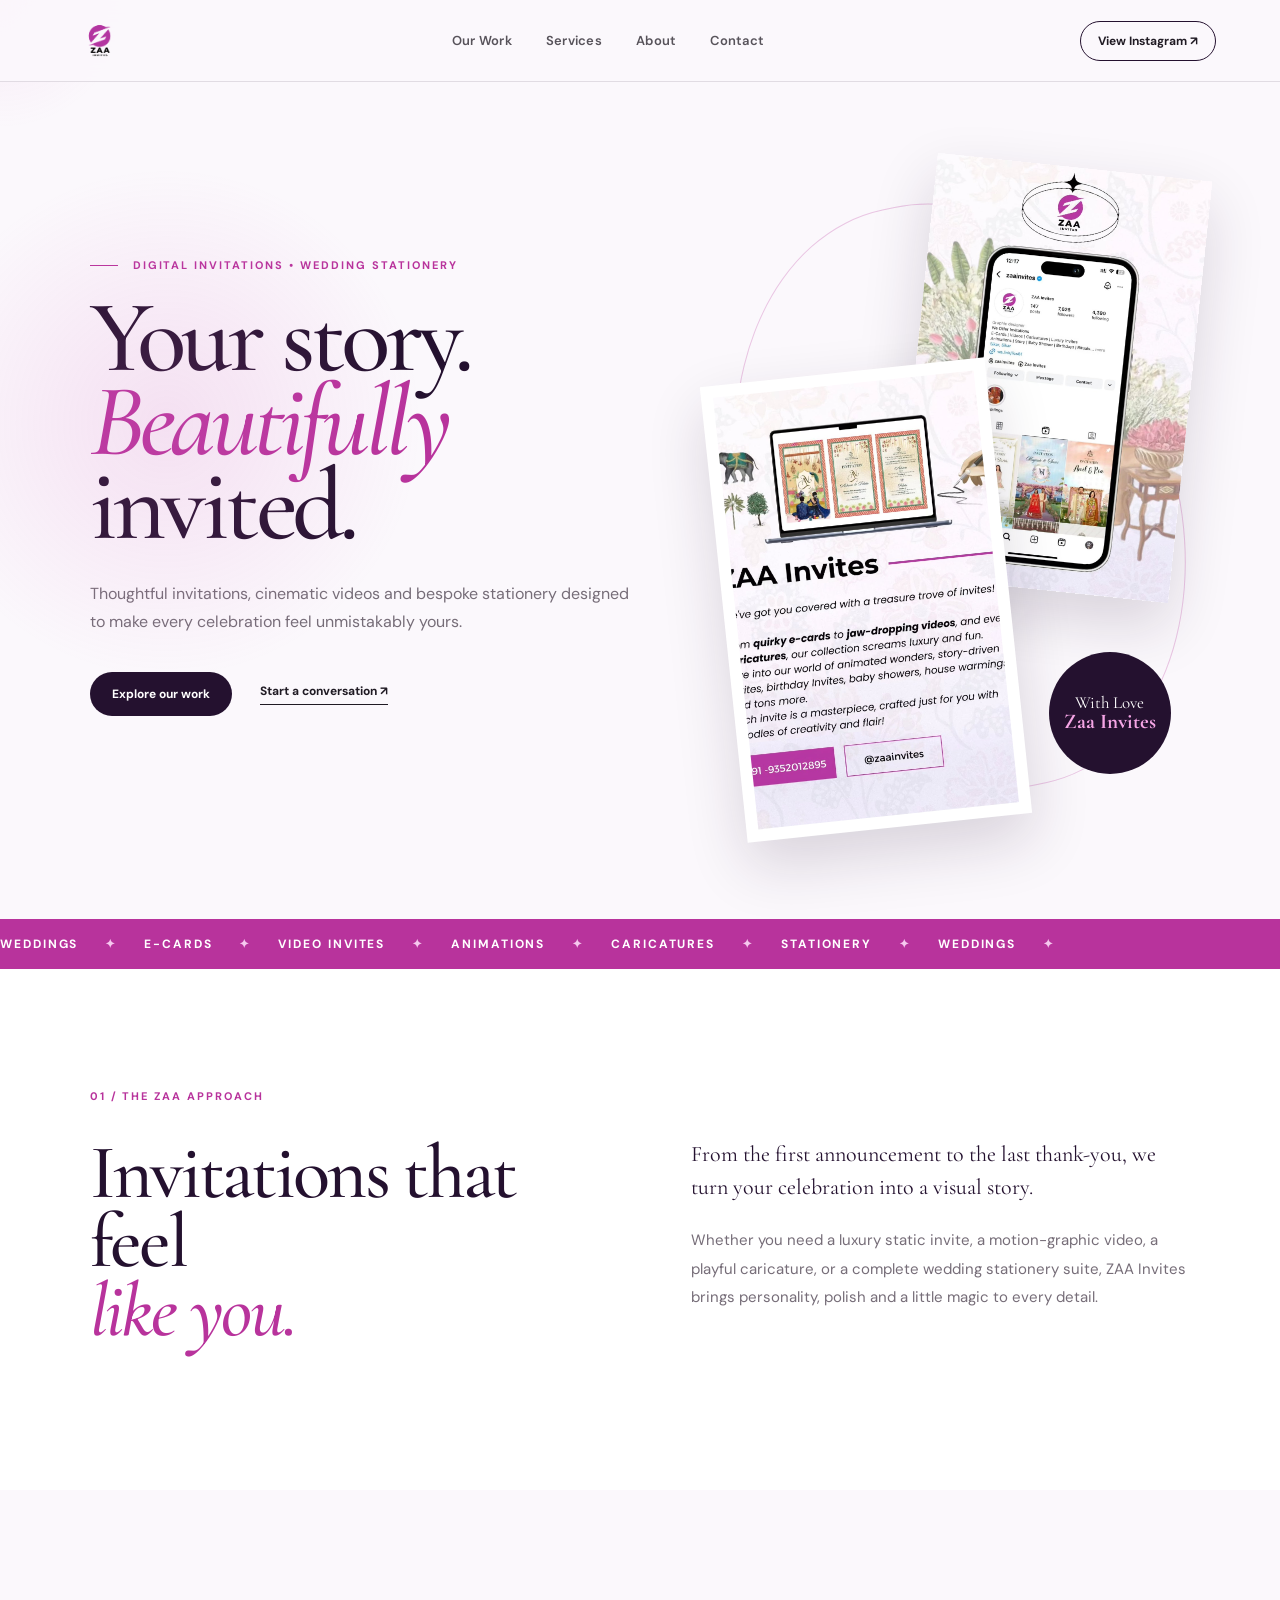
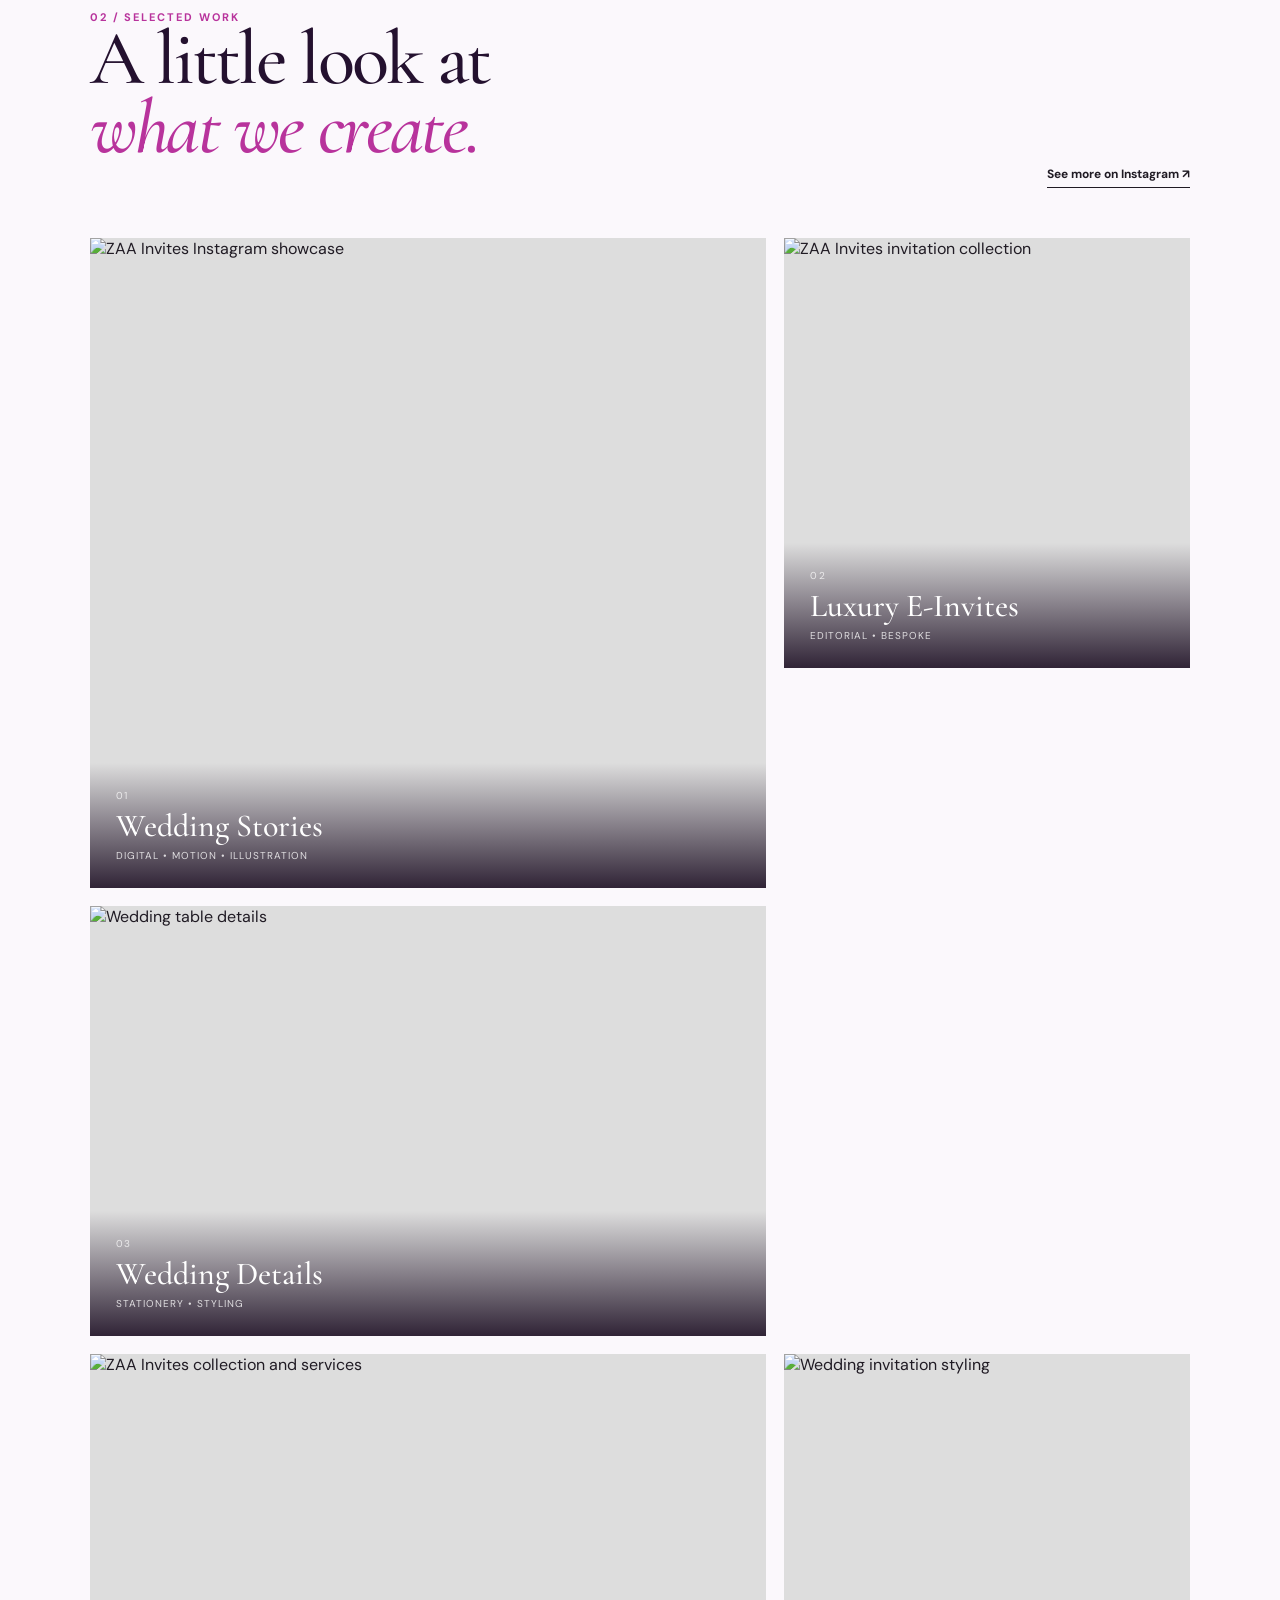
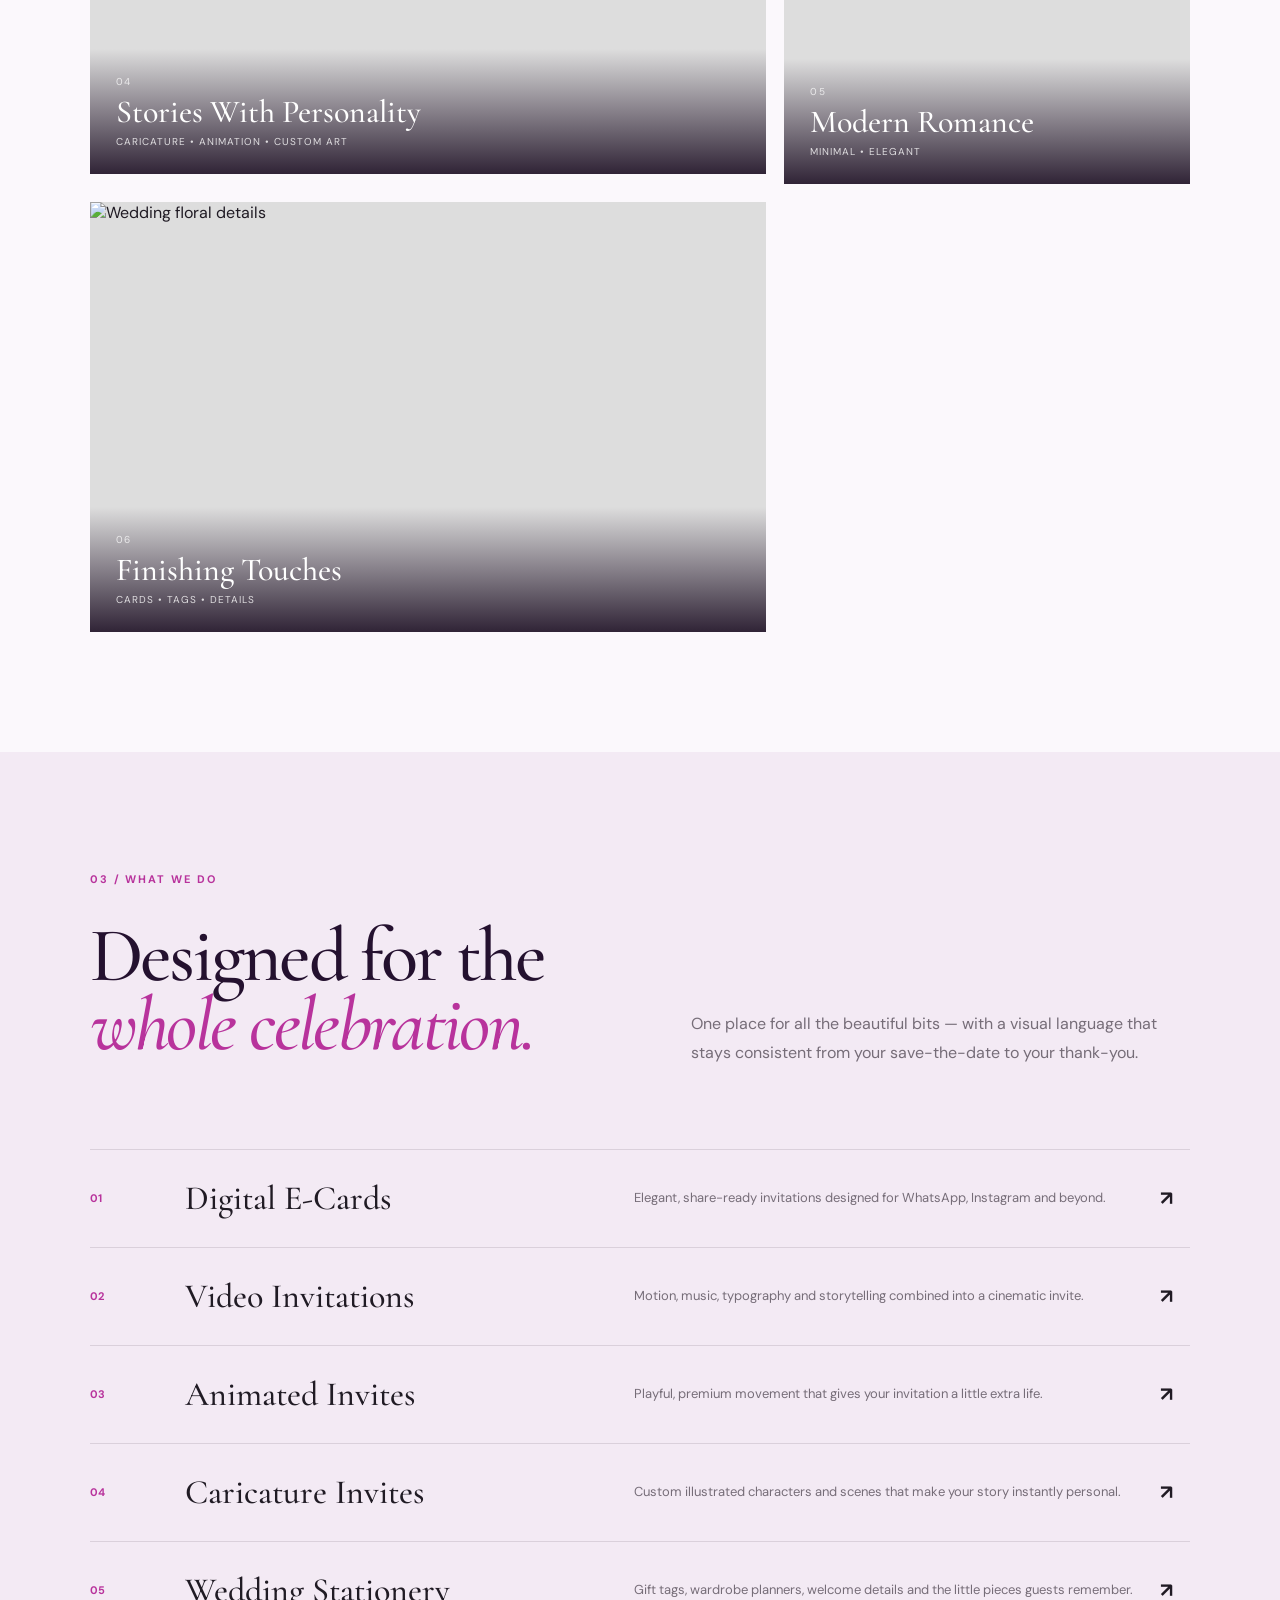
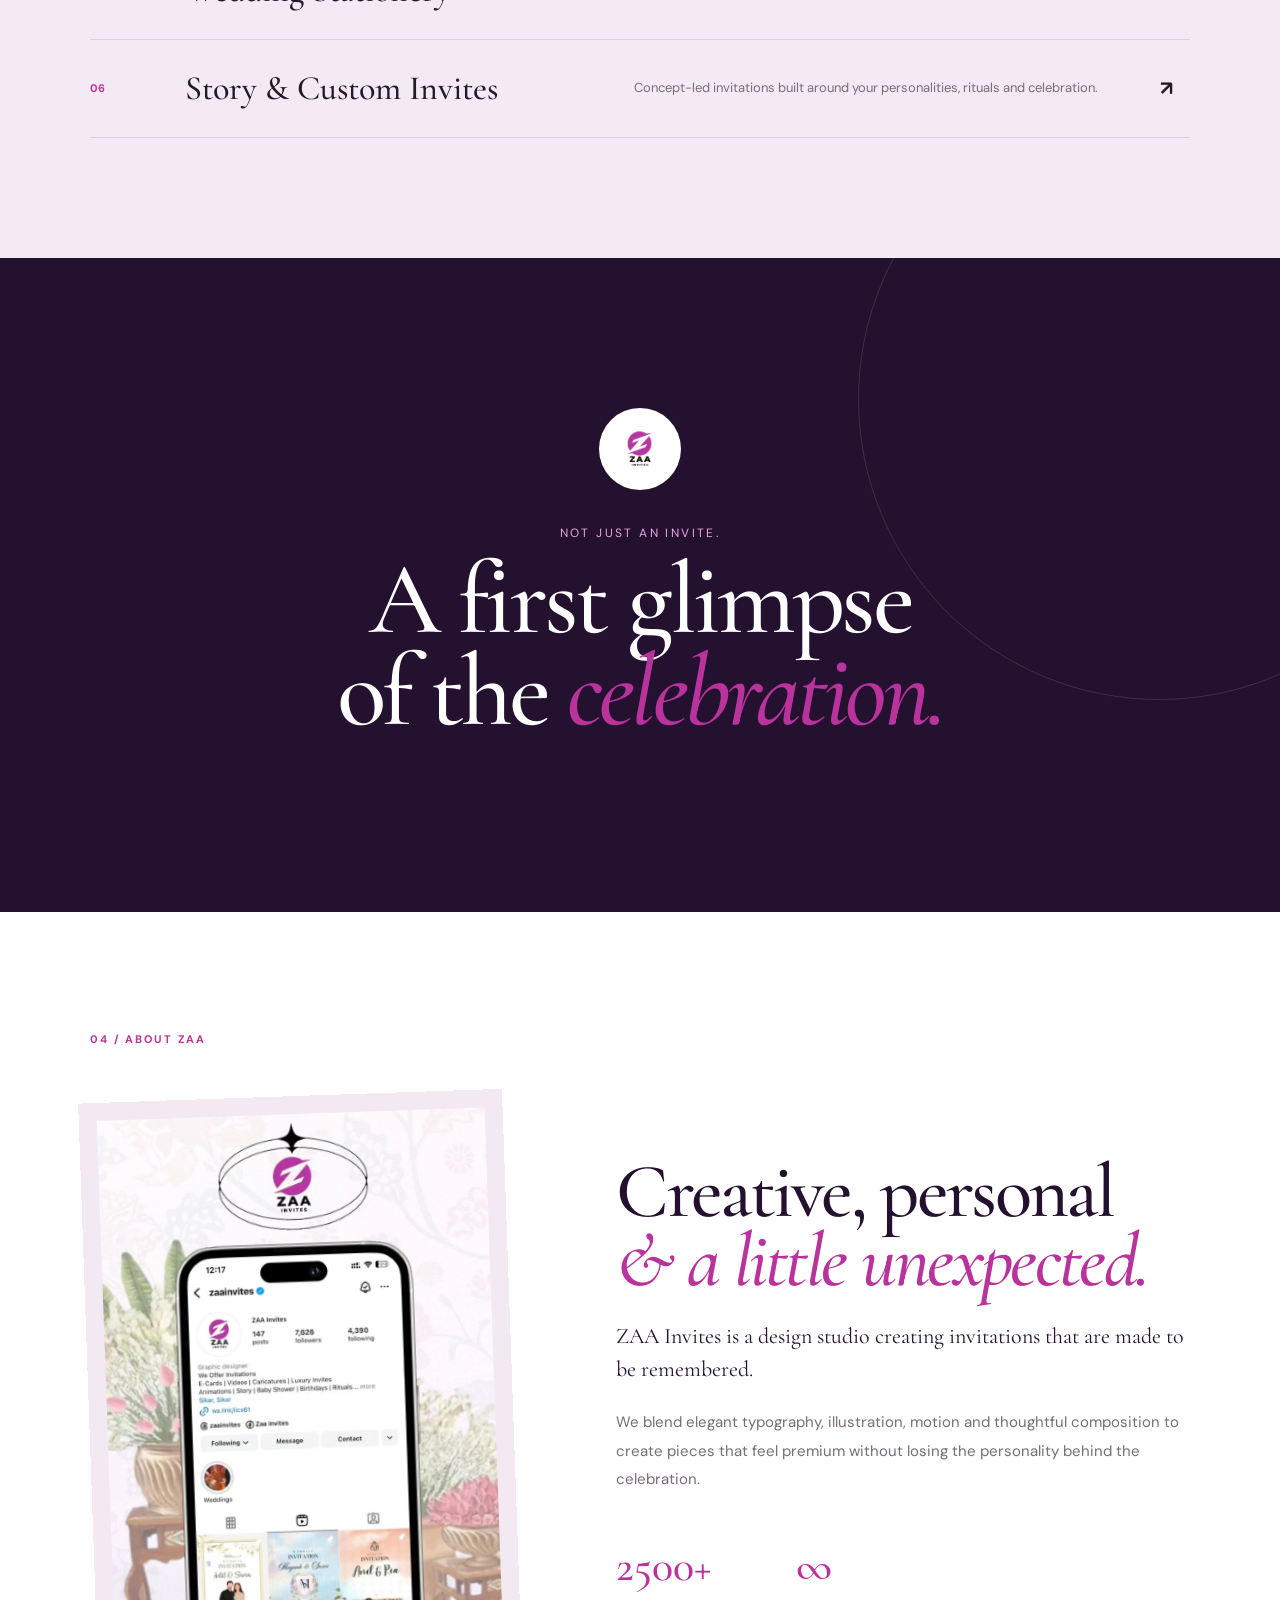
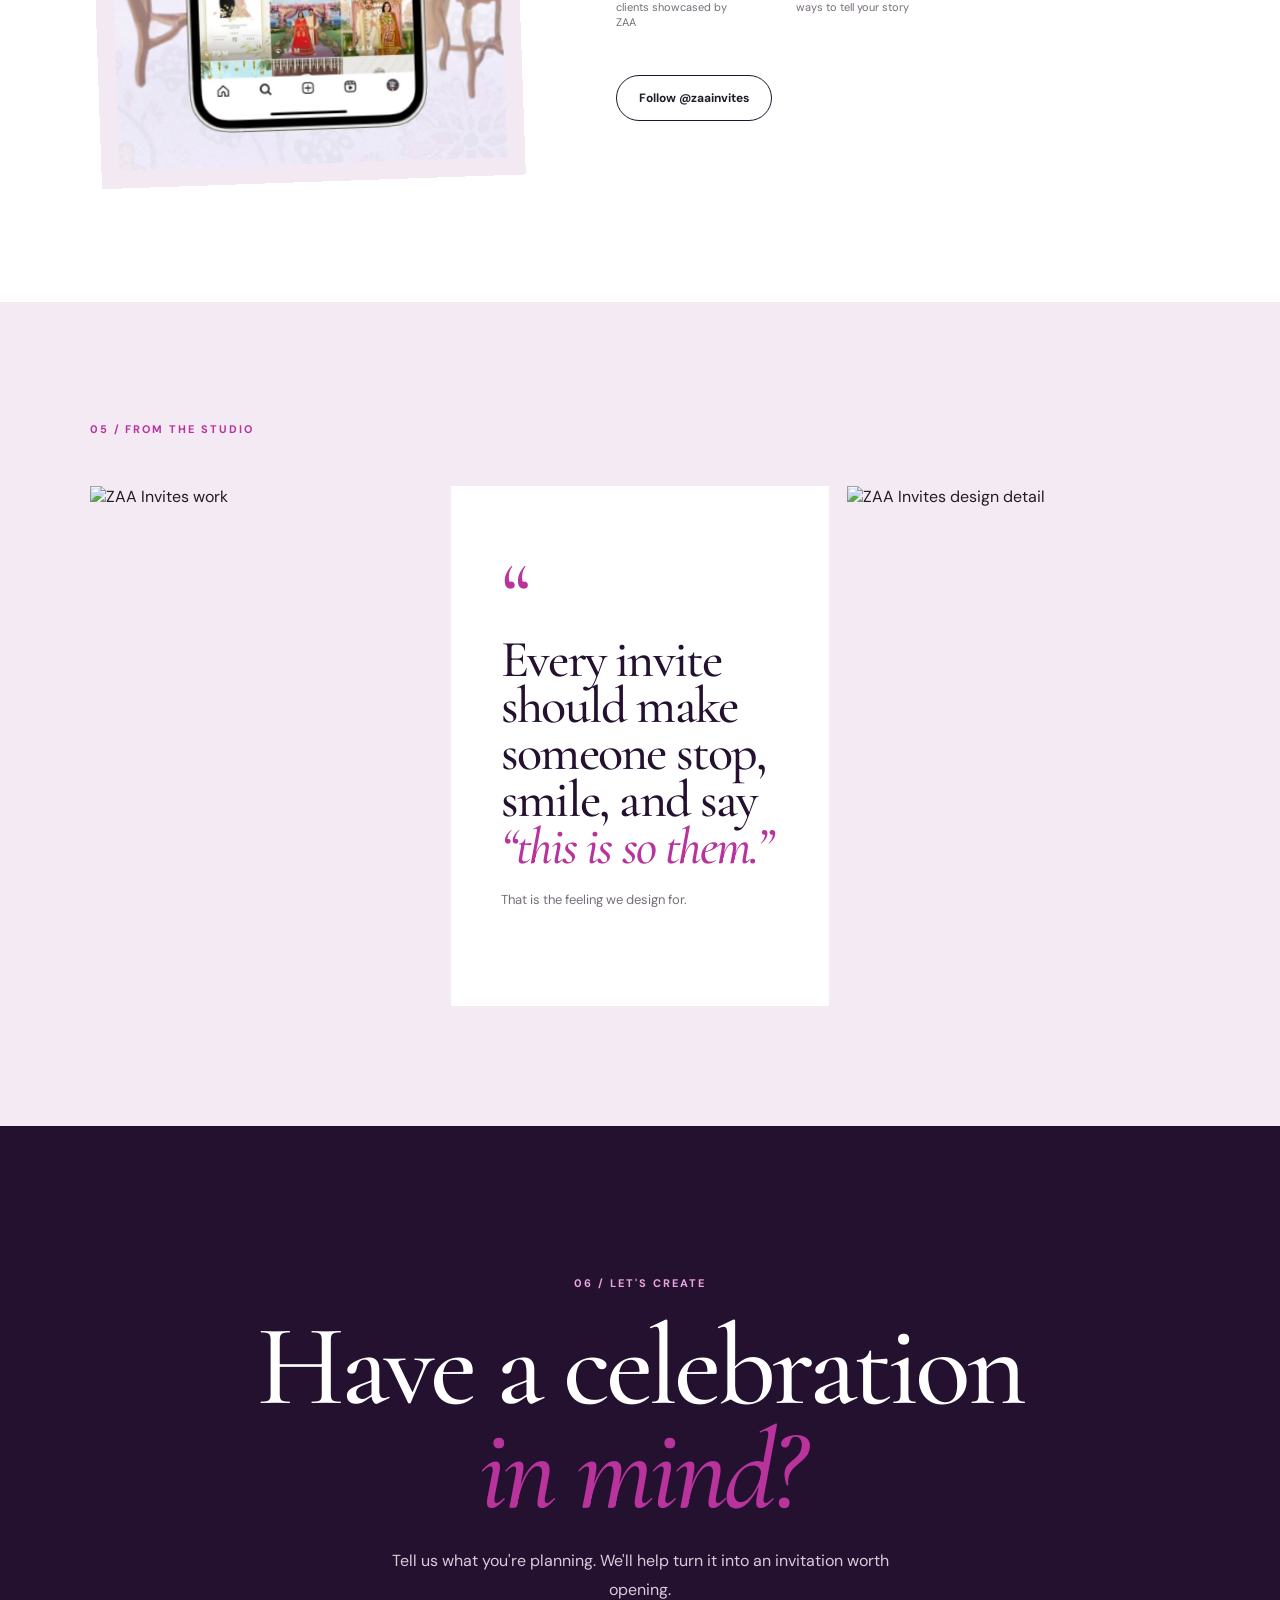
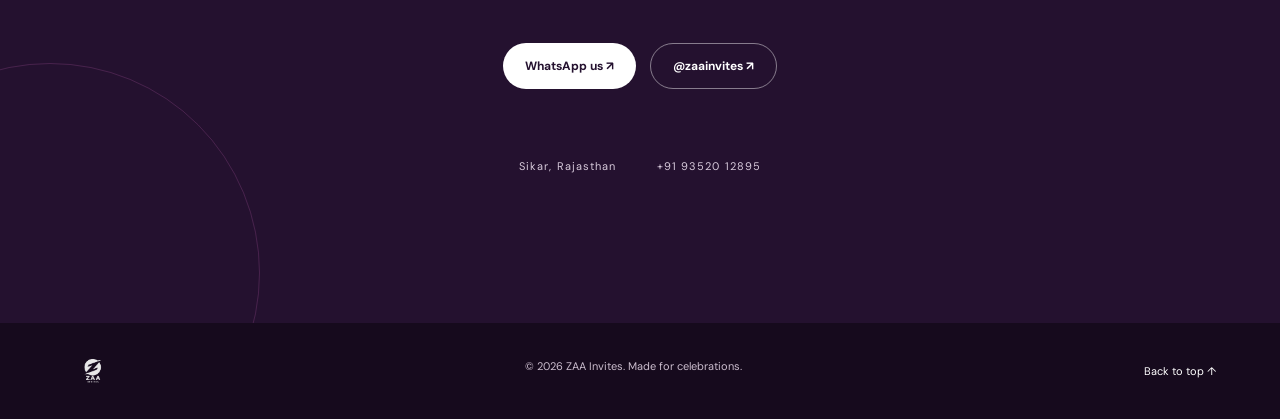
==== index.html @ a87a7f3a "Update index.html" ====
<!DOCTYPE html>
<html lang="en">
<head>
  <meta charset="UTF-8">
  <meta name="viewport" content="width=device-width, initial-scale=1.0">
  <meta name="description" content="ZAA Invites — luxury digital invitations, wedding stationery, animated invites, caricatures and bespoke celebration designs.">
  <title>ZAA Invites — Your Story, Beautifully Invited</title>
  <link rel="preconnect" href="https://fonts.googleapis.com">
  <link rel="preconnect" href="https://fonts.gstatic.com" crossorigin>
  <link href="https://fonts.googleapis.com/css2?family=Cormorant+Garamond:wght@400;500;600;700&family=DM+Sans:wght@400;500;600;700&family=Playfair+Display:wght@500;600;700&display=swap" rel="stylesheet">
  <link rel="stylesheet" href="style.css">
</head>
<body>
  <div class="cursor-glow"></div>

  <header class="site-header" id="top">
    <a class="brand" href="#top" aria-label="ZAA Invites home">
      <img src="logo.png" alt="ZAA Invites logo">
    </a>
    <nav>
      <a href="#work">Our Work</a>
      <a href="#services">Services</a>
      <a href="#about">About</a>
      <a href="#contact">Contact</a>
    </nav>
    <a class="nav-cta" href="https://www.instagram.com/zaainvites/" target="_blank" rel="noopener">View Instagram ↗</a>
  </header>

  <main>
    <section class="hero">
      <div class="hero-copy reveal">
        <p class="eyebrow"><span></span> DIGITAL INVITATIONS • WEDDING STATIONERY</p>
        <h1>Your story.<br><em>Beautifully</em> invited.</h1>
        <p class="hero-text">Thoughtful invitations, cinematic videos and bespoke stationery designed to make every celebration feel unmistakably yours.</p>
        <div class="hero-actions">
          <a class="button button-dark" href="#work">Explore our work</a>
          <a class="text-link" href="https://wa.me/919352012895" target="_blank" rel="noopener">Start a conversation ↗</a>
        </div>
      </div>

      <div class="hero-art reveal">
        <div class="halo"></div>
        <div class="hero-frame frame-back">
           <img src="z2.jpg" alt="ZAA Invites">
        </div>
        <div class="hero-frame frame-front">
          <img src="z1.jpg" alt="ZAA Invites portfolio artwork">
        </div>
        <div class="floating-note">With Love<br><strong>Zaa Invites</strong></div>
      </div>
    </section>

    <section class="marquee" aria-label="ZAA Invites services">
      <div>WEDDINGS <b>✦</b> E-CARDS <b>✦</b> VIDEO INVITES <b>✦</b> ANIMATIONS <b>✦</b> CARICATURES <b>✦</b> STATIONERY <b>✦</b> WEDDINGS <b>✦</b></div>
    </section>

    <section class="intro section-pad">
      <div class="section-kicker">01 / THE ZAA APPROACH</div>
      <div class="intro-grid">
        <h2>Invitations that feel<br><em>like you.</em></h2>
        <div>
          <p class="lead">From the first announcement to the last thank-you, we turn your celebration into a visual story.</p>
          <p>Whether you need a luxury static invite, a motion-graphic video, a playful caricature, or a complete wedding stationery suite, ZAA Invites brings personality, polish and a little magic to every detail.</p>
        </div>
      </div>
    </section>

    <section class="work section-pad" id="work">
      <div class="section-head">
        <div>
          <div class="section-kicker">02 / SELECTED WORK</div>
          <h2>A little look at<br><em>what we create.</em></h2>
        </div>
        <a class="text-link" href="https://www.instagram.com/zaainvites/" target="_blank" rel="noopener">See more on Instagram ↗</a>
      </div>

      <div class="portfolio-grid">
        <article class="project project-large reveal">
          <img src="assets/portfolio-1.jpg" alt="ZAA Invites Instagram showcase">
          <div class="project-overlay"><span>01</span><strong>Wedding Stories</strong><small>Digital • Motion • Illustration</small></div>
        </article>

        <article class="project project-small reveal">
          <img src="assets/portfolio-3.jpg" alt="ZAA Invites invitation collection">
          <div class="project-overlay"><span>02</span><strong>Luxury E-Invites</strong><small>Editorial • Bespoke</small></div>
        </article>

        <article class="project project-small reveal">
          <img src="https://images.unsplash.com/photo-1520854221256-17451cc331bf?auto=format&fit=crop&w=1000&q=85" alt="Wedding table details" loading="lazy">
          <div class="project-overlay"><span>03</span><strong>Wedding Details</strong><small>Stationery • Styling</small></div>
        </article>

        <article class="project project-wide reveal">
          <img src="assets/portfolio-2.jpg" alt="ZAA Invites collection and services">
          <div class="project-overlay"><span>04</span><strong>Stories With Personality</strong><small>Caricature • Animation • Custom Art</small></div>
        </article>

        <article class="project project-small reveal">
          <img src="https://images.unsplash.com/photo-1460978812857-470ed1c77af0?auto=format&fit=crop&w=1000&q=85" alt="Wedding invitation styling" loading="lazy">
          <div class="project-overlay"><span>05</span><strong>Modern Romance</strong><small>Minimal • Elegant</small></div>
        </article>

        <article class="project project-small reveal">
          <img src="https://images.unsplash.com/photo-1606800052052-a08af7148866?auto=format&fit=crop&w=1000&q=85" alt="Wedding floral details" loading="lazy">
          <div class="project-overlay"><span>06</span><strong>Finishing Touches</strong><small>Cards • Tags • Details</small></div>
        </article>
      </div>
    </section>

    <section class="services section-pad" id="services">
      <div class="section-kicker">03 / WHAT WE DO</div>
      <div class="services-intro">
        <h2>Designed for the<br><em>whole celebration.</em></h2>
        <p>One place for all the beautiful bits — with a visual language that stays consistent from your save-the-date to your thank-you.</p>
      </div>
      <div class="service-list">
        <div class="service"><span>01</span><h3>Digital E-Cards</h3><p>Elegant, share-ready invitations designed for WhatsApp, Instagram and beyond.</p><b>↗</b></div>
        <div class="service"><span>02</span><h3>Video Invitations</h3><p>Motion, music, typography and storytelling combined into a cinematic invite.</p><b>↗</b></div>
        <div class="service"><span>03</span><h3>Animated Invites</h3><p>Playful, premium movement that gives your invitation a little extra life.</p><b>↗</b></div>
        <div class="service"><span>04</span><h3>Caricature Invites</h3><p>Custom illustrated characters and scenes that make your story instantly personal.</p><b>↗</b></div>
        <div class="service"><span>05</span><h3>Wedding Stationery</h3><p>Gift tags, wardrobe planners, welcome details and the little pieces guests remember.</p><b>↗</b></div>
        <div class="service"><span>06</span><h3>Story & Custom Invites</h3><p>Concept-led invitations built around your personalities, rituals and celebration.</p><b>↗</b></div>
      </div>
    </section>

    <section class="statement">
      <div class="statement-inner">
        <div class="mini-logo"><img src="logo.png" alt="ZAA Invites"></div>
        <p>Not just an invite.</p>
        <h2>A first glimpse<br>of the <em>celebration.</em></h2>
      </div>
    </section>

    <section class="about section-pad" id="about">
      <div class="section-kicker">04 / ABOUT ZAA</div>
      <div class="about-grid">
        <div class="about-photo">
          <img src="z2.jpg" alt="ZAA Invites Instagram profile">
        </div>
        <div class="about-copy">
          <h2>Creative, personal<br><em>& a little unexpected.</em></h2>
          <p class="lead">ZAA Invites is a design studio creating invitations that are made to be remembered.</p>
          <p>We blend elegant typography, illustration, motion and thoughtful composition to create pieces that feel premium without losing the personality behind the celebration.</p>
          <div class="stats">
            <div><strong>2500+</strong><span>clients showcased by ZAA</span></div>
            <div><strong>∞</strong><span>ways to tell your story</span></div>
          </div>
          <a class="button button-outline" href="https://www.instagram.com/zaainvites/" target="_blank" rel="noopener">Follow @zaainvites</a>
        </div>
      </div>
    </section>

    <section class="social-proof section-pad">
      <div class="section-kicker">05 / FROM THE STUDIO</div>
      <div class="social-grid">
        <img src="assets/portfolio-1.jpg" alt="ZAA Invites work">
        <div class="social-copy">
          <span class="quote-mark">“</span>
          <h2>Every invite should make someone stop, smile, and say <em>“this is so them.”</em></h2>
          <p>That is the feeling we design for.</p>
        </div>
        <img src="assets/portfolio-3.jpg" alt="ZAA Invites design detail">
      </div>
    </section>

    <section class="contact" id="contact">
      <div class="contact-orb"></div>
      <div class="section-kicker">06 / LET'S CREATE</div>
      <h2>Have a celebration<br><em>in mind?</em></h2>
      <p>Tell us what you're planning. We'll help turn it into an invitation worth opening.</p>
      <div class="contact-actions">
        <a class="button button-light" href="https://wa.me/919352012895" target="_blank" rel="noopener">WhatsApp us ↗</a>
        <a class="button button-ghost-light" href="https://www.instagram.com/zaainvites/" target="_blank" rel="noopener">@zaainvites ↗</a>
      </div>
      <div class="contact-meta">
        <span>Sikar, Rajasthan</span>
        <span>+91 93520 12895</span>
      </div>
    </section>
  </main>

  <footer>
    <div class="footer-brand"><img src="logo.png" alt="ZAA Invites logo"></div>
    <p>© 2026 ZAA Invites. Made for celebrations.</p>
    <a href="#top">Back to top ↑</a>
  </footer>

  <script src="script.js"></script>
</body>
</html>
---- style.css ----
*{box-sizing:border-box}
:root{
  --purple:#24112f;
  --purple-2:#351341;
  --pink:#b8339c;
  --pink-2:#d86bc1;
  --ink:#201b24;
  --muted:#766d78;
  --cream:#fbf8fc;
  --line:rgba(36,17,47,.12);
  --white:#fff;
}
html{scroll-behavior:smooth}
body{margin:0;background:var(--cream);color:var(--ink);font-family:"DM Sans",sans-serif;overflow-x:hidden}
a{color:inherit;text-decoration:none}
img{display:block;max-width:100%}
.site-header{height:82px;padding:12px 5vw;display:flex;align-items:center;justify-content:space-between;position:sticky;top:0;z-index:50;background:rgba(251,248,252,.9);backdrop-filter:blur(18px);border-bottom:1px solid var(--line)}
.brand img{width:72px;height:58px;object-fit:contain;mix-blend-mode:multiply}
.site-header nav{display:flex;gap:34px;font-size:13px;font-weight:600;letter-spacing:.02em}
.site-header nav a{opacity:.75;transition:.25s}
.site-header nav a:hover{color:var(--pink);opacity:1}
.nav-cta{font-size:12px;font-weight:700;border:1px solid var(--purple);padding:11px 17px;border-radius:999px}
.hero{min-height:calc(100vh - 82px);padding:7vh 7vw 10vh;display:grid;grid-template-columns:1.05fr .95fr;align-items:center;gap:5vw;position:relative}
.hero:before{content:"";position:absolute;left:-8vw;top:8vh;width:42vw;height:42vw;border-radius:50%;background:radial-gradient(circle,rgba(216,107,193,.17),transparent 67%);pointer-events:none}
.eyebrow,.section-kicker{font-size:11px;letter-spacing:.18em;font-weight:700;color:var(--pink)}
.eyebrow span{display:inline-block;width:28px;height:1px;background:var(--pink);vertical-align:middle;margin-right:10px}
h1,h2,h3,p{margin-top:0}
h1{font-family:"Cormorant Garamond",serif;font-size:clamp(64px,8vw,126px);line-height:.82;letter-spacing:-.045em;font-weight:500;margin:24px 0 32px;color:var(--purple)}
h1 em,h2 em{font-style:italic;color:var(--pink)}
.hero-text{max-width:560px;color:var(--muted);font-size:16px;line-height:1.8}
.hero-actions{display:flex;align-items:center;gap:28px;margin-top:35px}
.button{display:inline-flex;align-items:center;justify-content:center;border-radius:999px;padding:14px 22px;font-size:12px;font-weight:700;transition:.3s;cursor:pointer}
.button-dark{background:var(--purple);color:#fff}
.button-dark:hover{transform:translateY(-3px);box-shadow:0 14px 30px rgba(36,17,47,.18)}
.button-outline{border:1px solid var(--purple)}
.button-outline:hover{background:var(--purple);color:#fff}
.text-link{font-size:12px;font-weight:700;border-bottom:1px solid currentColor;padding-bottom:5px}
.hero-art{height:min(690px,76vh);position:relative;min-height:530px}
.halo{position:absolute;inset:8% 3% 5% 9%;border:1px solid rgba(184,51,156,.25);border-radius:48% 52% 45% 55%;transform:rotate(-12deg)}
.hero-frame{position:absolute;overflow:hidden;box-shadow:0 25px 60px rgba(36,17,47,.16)}
.hero-frame img{width:100%;height:100%;object-fit:cover}
.frame-back{width:56%;height:62%;right:0;top:3%;transform:rotate(6deg)}
.frame-front{width:58%;height:67%;left:5%;bottom:0;transform:rotate(-6deg);background:#fff;padding:12px}
.frame-front img{height:100%}
.frame-label{position:absolute;left:20px;bottom:20px;background:#fff;color:var(--purple);font-size:10px;line-height:1.2;letter-spacing:.13em;font-weight:800;padding:10px 12px}
.floating-note{position:absolute;right:4%;bottom:8%;background:var(--purple);color:#fff;border-radius:50%;width:122px;height:122px;display:flex;flex-direction:column;align-items:center;justify-content:center;text-align:center;font-family:"Cormorant Garamond",serif;font-size:17px;line-height:1}
.floating-note strong{font-size:21px;color:#f5a5e5}
.marquee{overflow:hidden;background:var(--pink);color:#fff;white-space:nowrap;padding:17px 0;font-size:12px;letter-spacing:.16em;font-weight:700}
.marquee div{animation:scroll 22s linear infinite}
.marquee b{padding:0 22px;color:#f6c8ef}
@keyframes scroll{to{transform:translateX(-25%)}}
.section-pad{padding:120px 7vw}
.intro{background:#fff}
.intro-grid{display:grid;grid-template-columns:1fr 1fr;gap:8vw;margin-top:35px}
h2{font-family:"Cormorant Garamond",serif;font-size:clamp(50px,6vw,86px);line-height:.9;letter-spacing:-.035em;font-weight:500;color:var(--purple);margin-bottom:25px}
.intro p,.about p{font-size:15px;line-height:1.9;color:var(--muted);max-width:590px}
.lead{font-size:22px!important;line-height:1.5!important;color:var(--purple)!important;font-family:"Cormorant Garamond",serif}
.section-head{display:flex;justify-content:space-between;align-items:flex-end;margin-bottom:50px}
.portfolio-grid{display:grid;grid-template-columns:1.25fr .75fr;gap:18px}
.project{position:relative;overflow:hidden;background:#ddd;min-height:330px}
.project img{width:100%;height:100%;object-fit:cover;transition:transform .7s}
.project:hover img{transform:scale(1.04)}
.project-large{height:650px}
.project-small{height:430px}
.project-wide{grid-column:1/2;height:420px}
.project-overlay{position:absolute;left:0;right:0;bottom:0;padding:26px;color:#fff;background:linear-gradient(transparent,rgba(24,10,31,.88));display:flex;flex-direction:column;gap:4px}
.project-overlay span{font-size:10px;letter-spacing:.15em;opacity:.75}
.project-overlay strong{font-family:"Cormorant Garamond",serif;font-size:32px;font-weight:500}
.project-overlay small{font-size:10px;letter-spacing:.1em;opacity:.8;text-transform:uppercase}
.services{background:#f3eaf4}
.services-intro{display:grid;grid-template-columns:1fr 1fr;gap:8vw;margin:35px 0 65px}
.services-intro p{align-self:end;max-width:500px;color:var(--muted);line-height:1.8}
.service-list{border-top:1px solid var(--line)}
.service{display:grid;grid-template-columns:70px 1.1fr 1.3fr 30px;gap:25px;align-items:center;padding:28px 0;border-bottom:1px solid var(--line);transition:.3s}
.service:hover{padding-left:14px;color:var(--pink)}
.service span{font-size:11px;color:var(--pink);font-weight:700}
.service h3{font-family:"Cormorant Garamond",serif;font-size:34px;font-weight:500;margin:0}
.service p{font-size:13px;color:var(--muted);line-height:1.6;margin:0}
.service b{font-size:20px}
.statement{background:var(--purple);color:#fff;padding:150px 7vw;position:relative;overflow:hidden}
.statement:after{content:"";position:absolute;width:600px;height:600px;border:1px solid rgba(255,255,255,.12);border-radius:50%;right:-180px;top:-160px}
.statement-inner{position:relative;z-index:1;max-width:900px;margin:auto;text-align:center}
.mini-logo{width:82px;height:82px;border-radius:50%;background:#fff;padding:9px;margin:0 auto 35px}
.mini-logo img{width:100%;height:100%;object-fit:contain;mix-blend-mode:multiply}
.statement p{font-size:12px;letter-spacing:.2em;text-transform:uppercase;color:#e9a6dc}
.statement h2{color:#fff;font-size:clamp(60px,8vw,110px)}
.about{background:#fff}
.about-grid{display:grid;grid-template-columns:.85fr 1.15fr;gap:8vw;align-items:center;margin-top:50px}
.about-photo{background:#f2e9f3;padding:18px;transform:rotate(-2deg)}
.about-photo img{width:100%;height:650px;object-fit:cover;object-position:center top}
.about-copy .stats{display:flex;gap:60px;margin:45px 0}
.stats div{display:flex;flex-direction:column;gap:7px}
.stats strong{font-family:"Cormorant Garamond",serif;font-size:44px;color:var(--pink);font-weight:500}
.stats span{font-size:11px;color:var(--muted);max-width:120px;line-height:1.4}
.social-proof{background:#f3eaf4}
.social-grid{display:grid;grid-template-columns:1fr 1.1fr 1fr;gap:18px;align-items:stretch;margin-top:50px}
.social-grid>img{height:520px;width:100%;object-fit:cover}
.social-copy{background:#fff;padding:50px;display:flex;flex-direction:column;justify-content:center}
.quote-mark{font-family:"Cormorant Garamond",serif;font-size:90px;line-height:.5;color:var(--pink)}
.social-copy h2{font-size:52px;margin:20px 0}
.social-copy p{font-size:13px;color:var(--muted)}
.contact{background:var(--purple);color:#fff;text-align:center;padding:150px 7vw;position:relative;overflow:hidden}
.contact .section-kicker{color:#e9a6dc}
.contact h2{color:#fff;font-size:clamp(65px,9vw,120px);margin:25px 0}
.contact p{max-width:520px;margin:0 auto;color:#d8cbdc;line-height:1.8}
.contact-actions{display:flex;justify-content:center;gap:14px;margin-top:38px}
.button-light{background:#fff;color:var(--purple)}
.button-ghost-light{border:1px solid rgba(255,255,255,.45);color:#fff}
.contact-meta{display:flex;justify-content:center;gap:40px;margin-top:70px;font-size:11px;letter-spacing:.1em;color:#d8cbdc}
.contact-orb{position:absolute;width:420px;height:420px;border-radius:50%;border:1px solid rgba(216,107,193,.2);left:-160px;bottom:-160px}
footer{padding:26px 5vw;background:#160a1d;color:#cbbdce;display:flex;align-items:center;justify-content:space-between;font-size:11px}
.footer-brand img{width:58px;height:44px;object-fit:contain;filter:brightness(0) invert(1);opacity:.9}
footer a{color:#fff}
.reveal{opacity:0;transform:translateY(28px);transition:opacity .8s ease,transform .8s ease}
.reveal.show{opacity:1;transform:none}
.cursor-glow{position:fixed;width:280px;height:280px;border-radius:50%;pointer-events:none;background:radial-gradient(circle,rgba(216,107,193,.10),transparent 65%);transform:translate(-50%,-50%);z-index:0}
@media(max-width:900px){
  .site-header{padding:10px 5vw}.site-header nav{display:none}.nav-cta{padding:9px 13px}
  .hero{grid-template-columns:1fr;padding-top:8vh}.hero-art{height:560px;min-height:0}
  .intro-grid,.services-intro,.about-grid{grid-template-columns:1fr;gap:35px}
  .portfolio-grid{grid-template-columns:1fr}.project-large,.project-small,.project-wide{grid-column:auto;height:520px}
  .service{grid-template-columns:42px 1fr 25px}.service p{grid-column:2/3}.service b{grid-column:3;grid-row:1}
  .social-grid{grid-template-columns:1fr}.social-grid>img{height:420px}.social-copy{min-height:360px}
}
@media(max-width:600px){
  .site-header{height:70px}.brand img{width:64px;height:48px}
  .hero{padding:50px 6vw 70px}.hero-art{height:500px}.frame-back{width:60%;height:56%}.frame-front{width:63%;height:65%}
  h1{font-size:68px}.section-pad{padding:85px 6vw}.section-head{display:block}.section-head .text-link{display:inline-block;margin-top:15px}
  .project-large,.project-small,.project-wide{height:440px}
  .service{gap:12px;padding:22px 0}.service h3{font-size:28px}.service p{font-size:12px}
  .stats{gap:30px!important}.contact{padding:100px 6vw}.contact-actions{flex-direction:column;align-items:center}.contact-meta{flex-direction:column;gap:12px;margin-top:45px}
  footer{flex-direction:column;gap:14px;text-align:center}
}
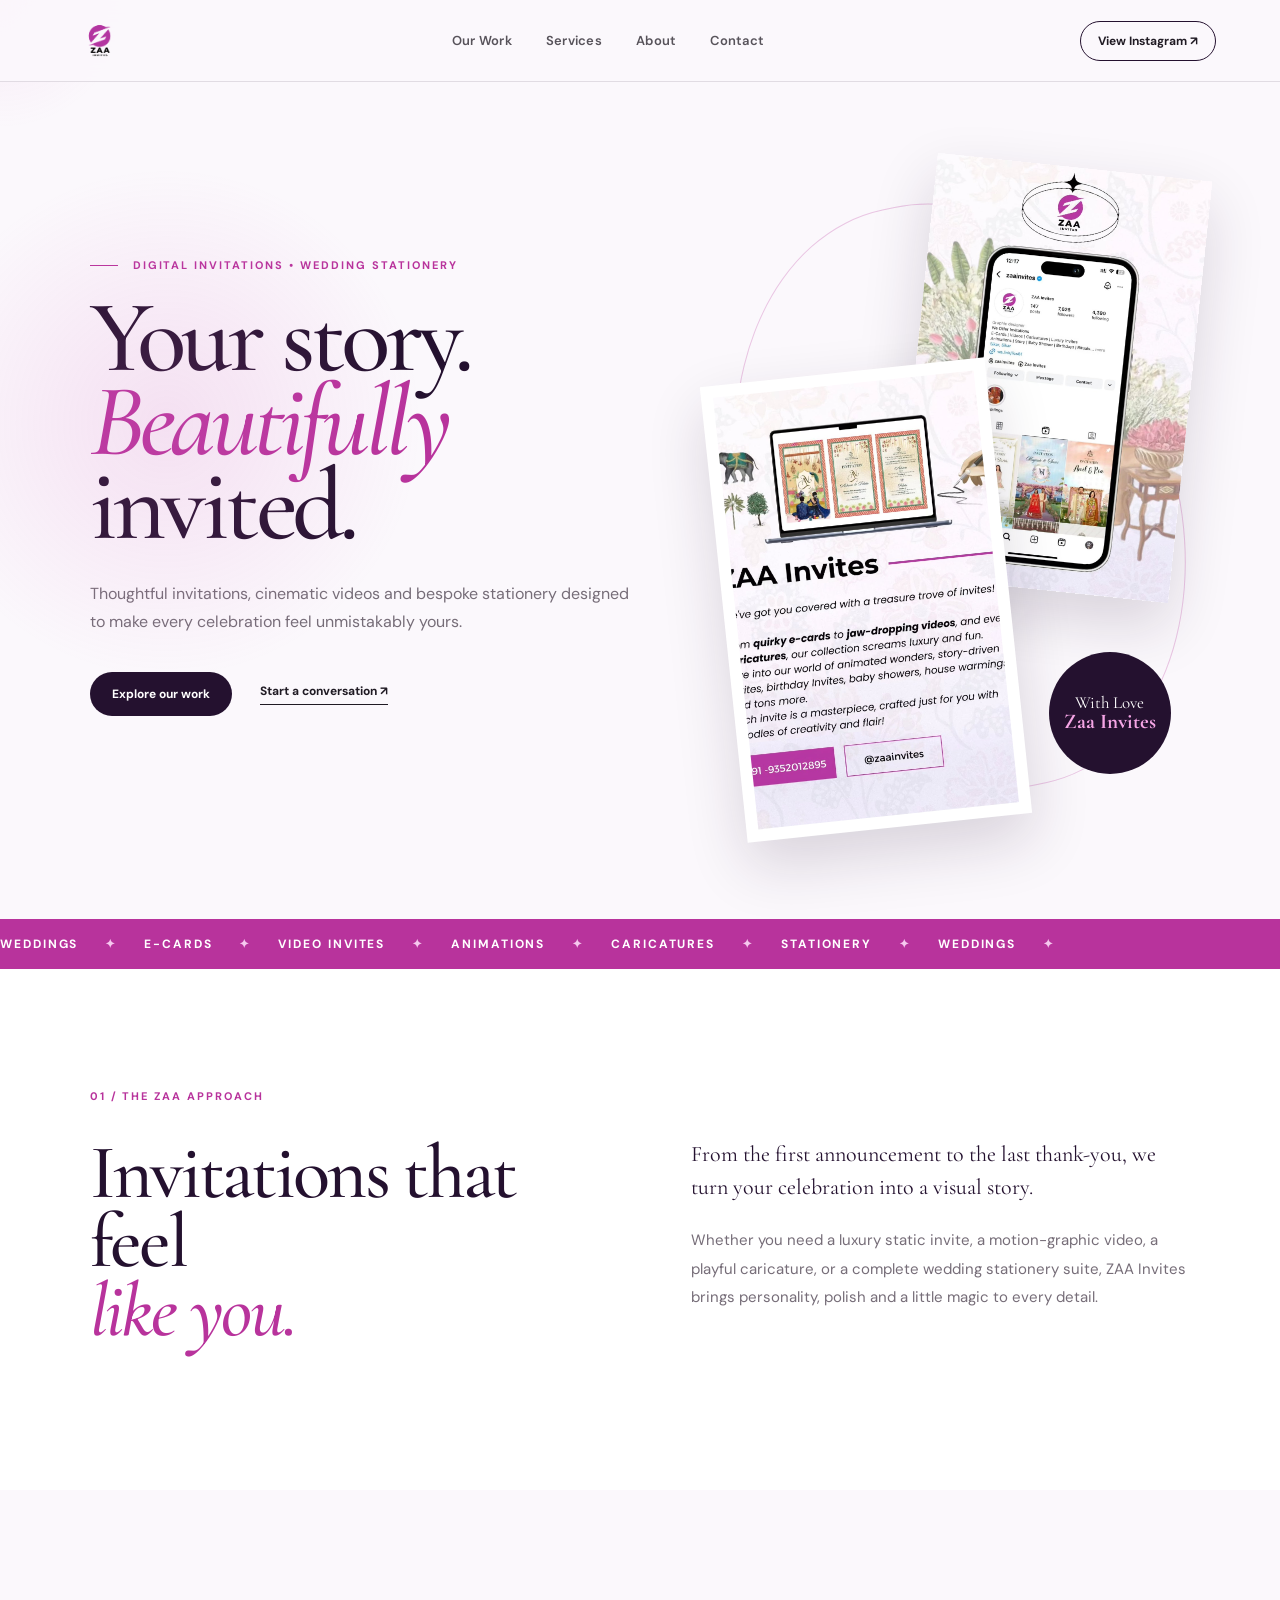
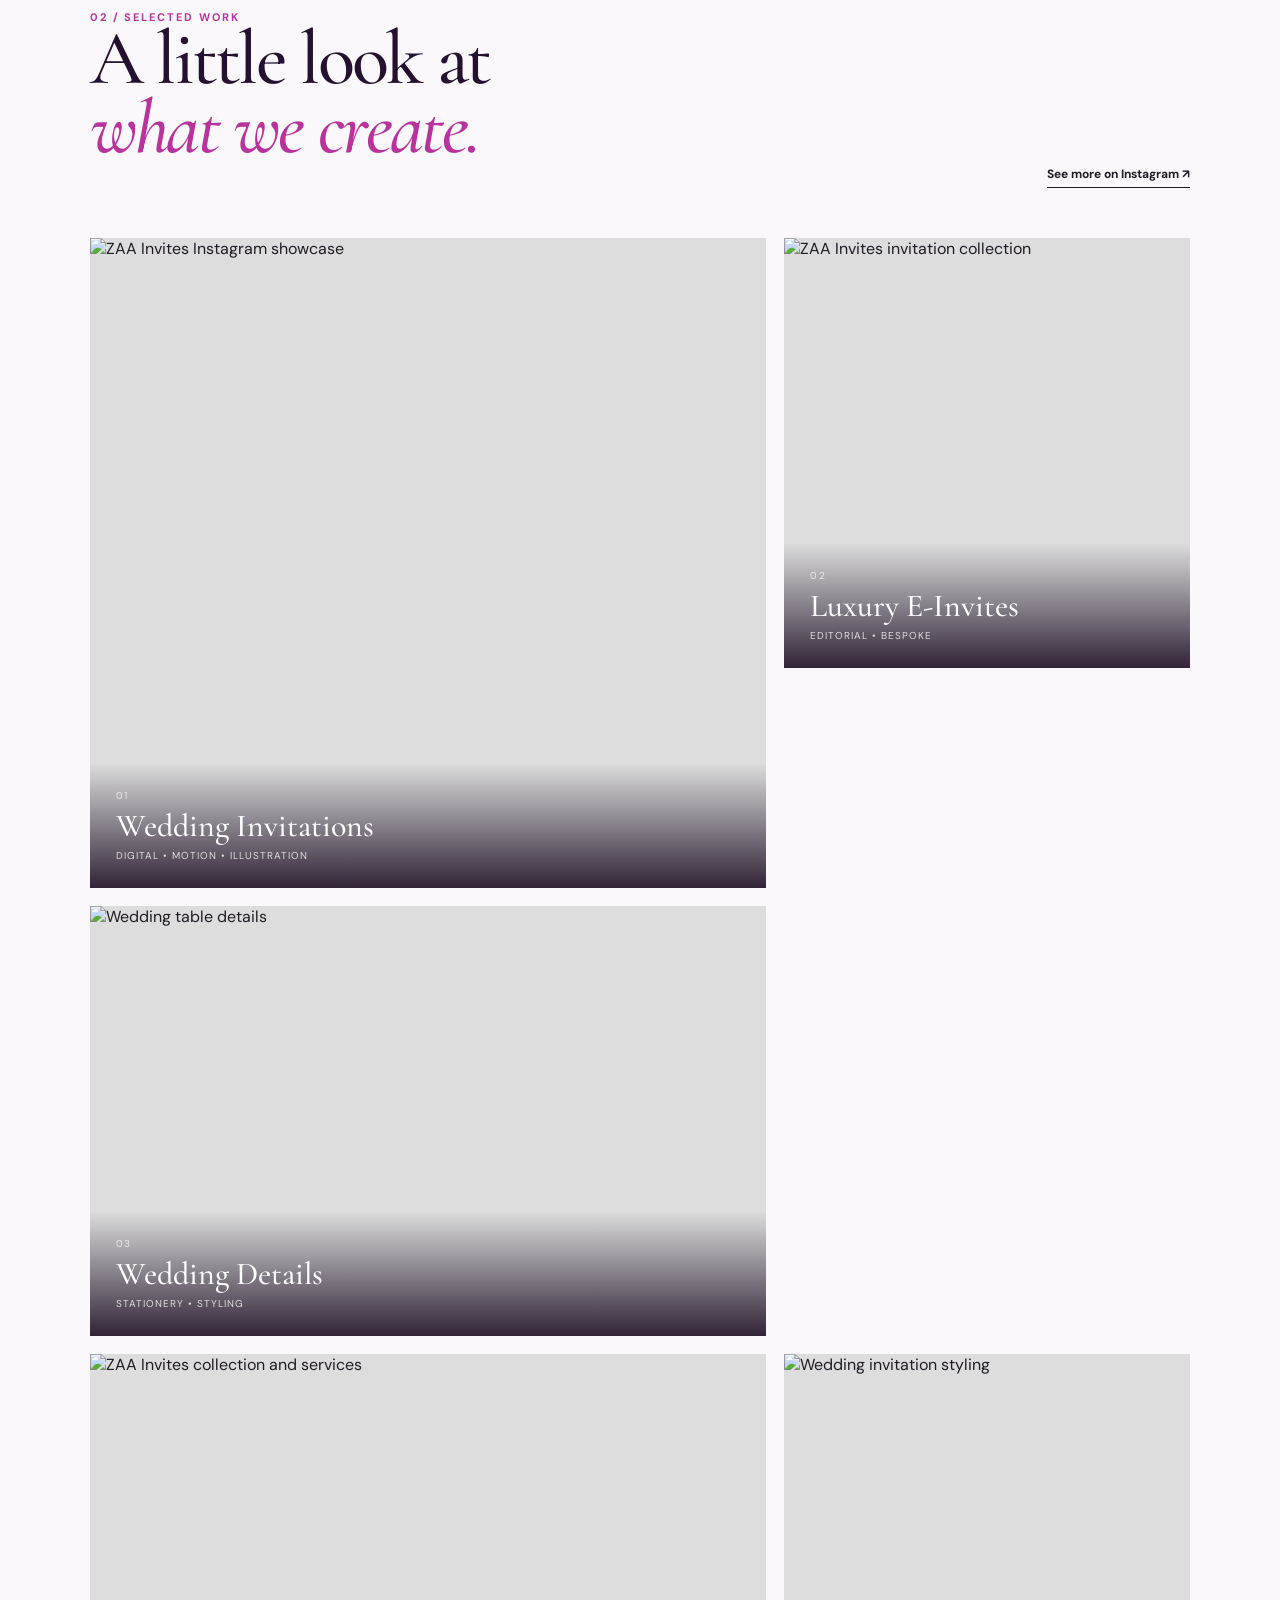
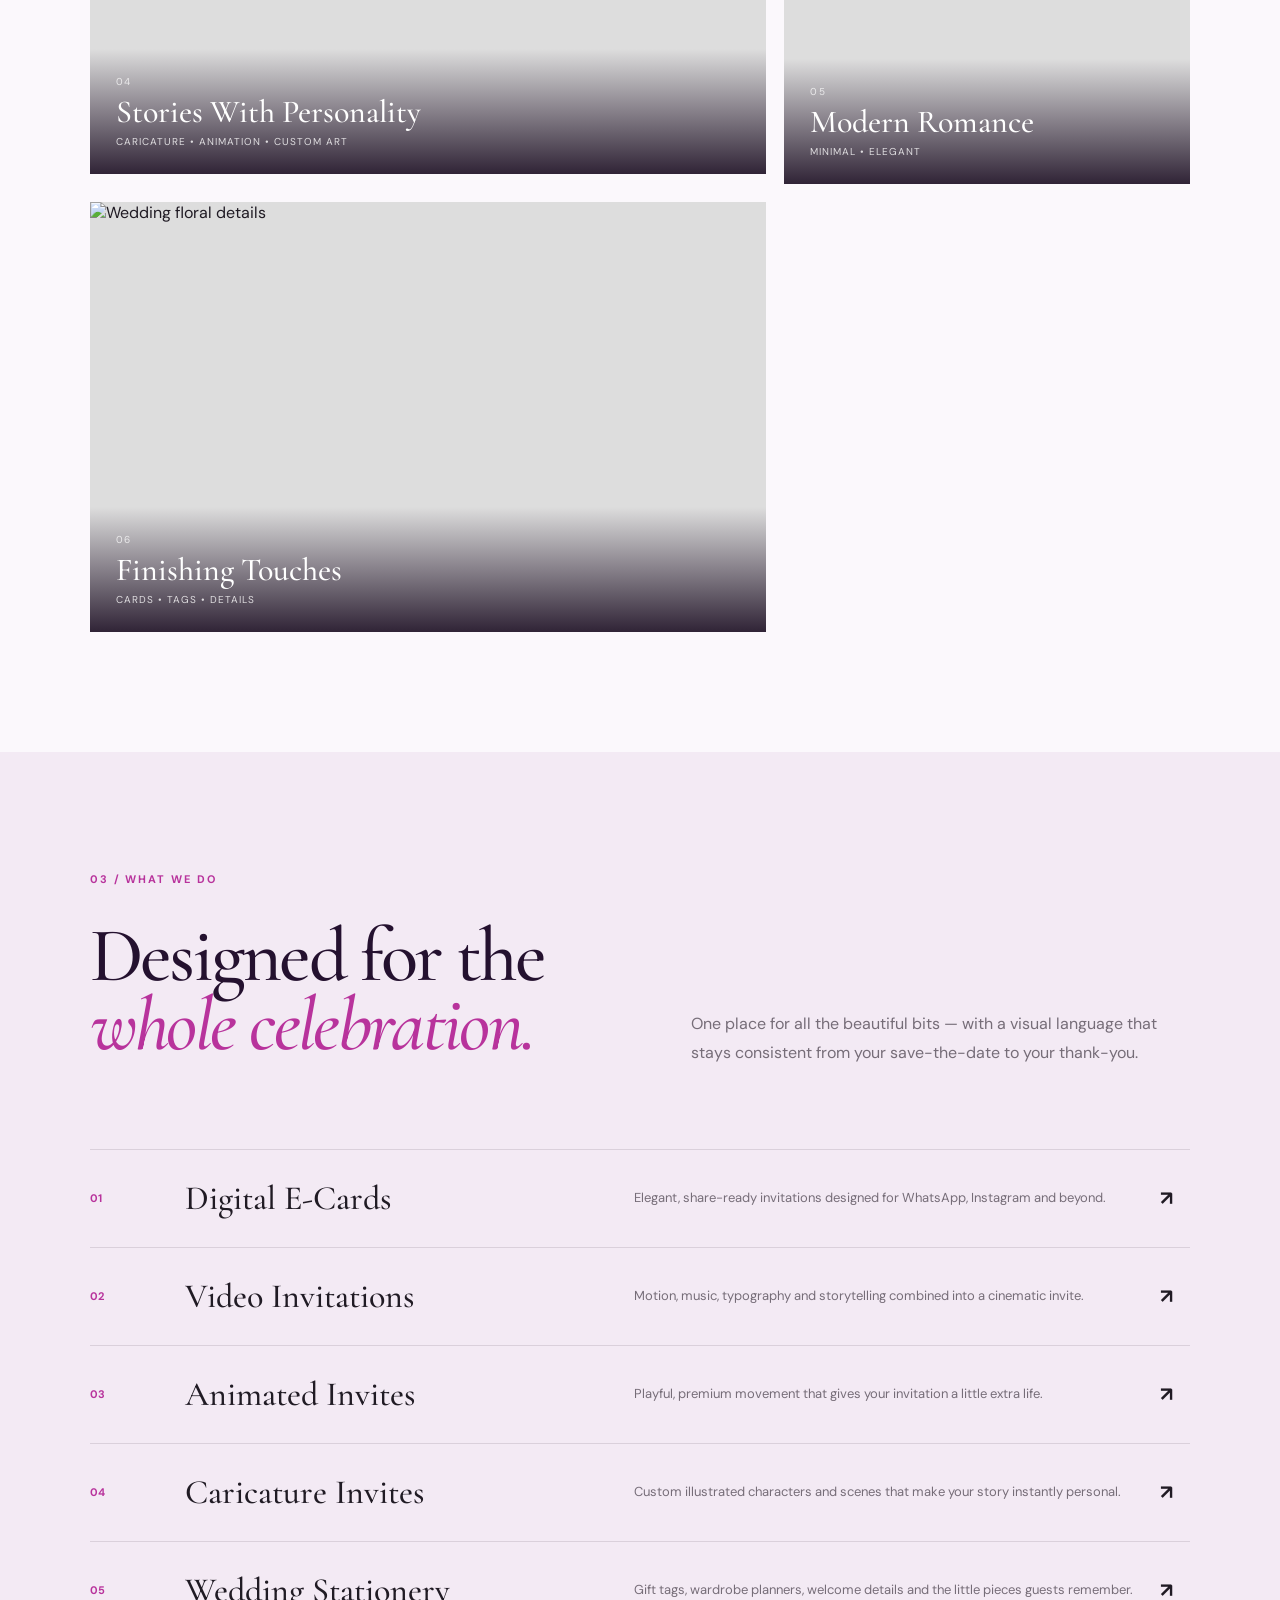
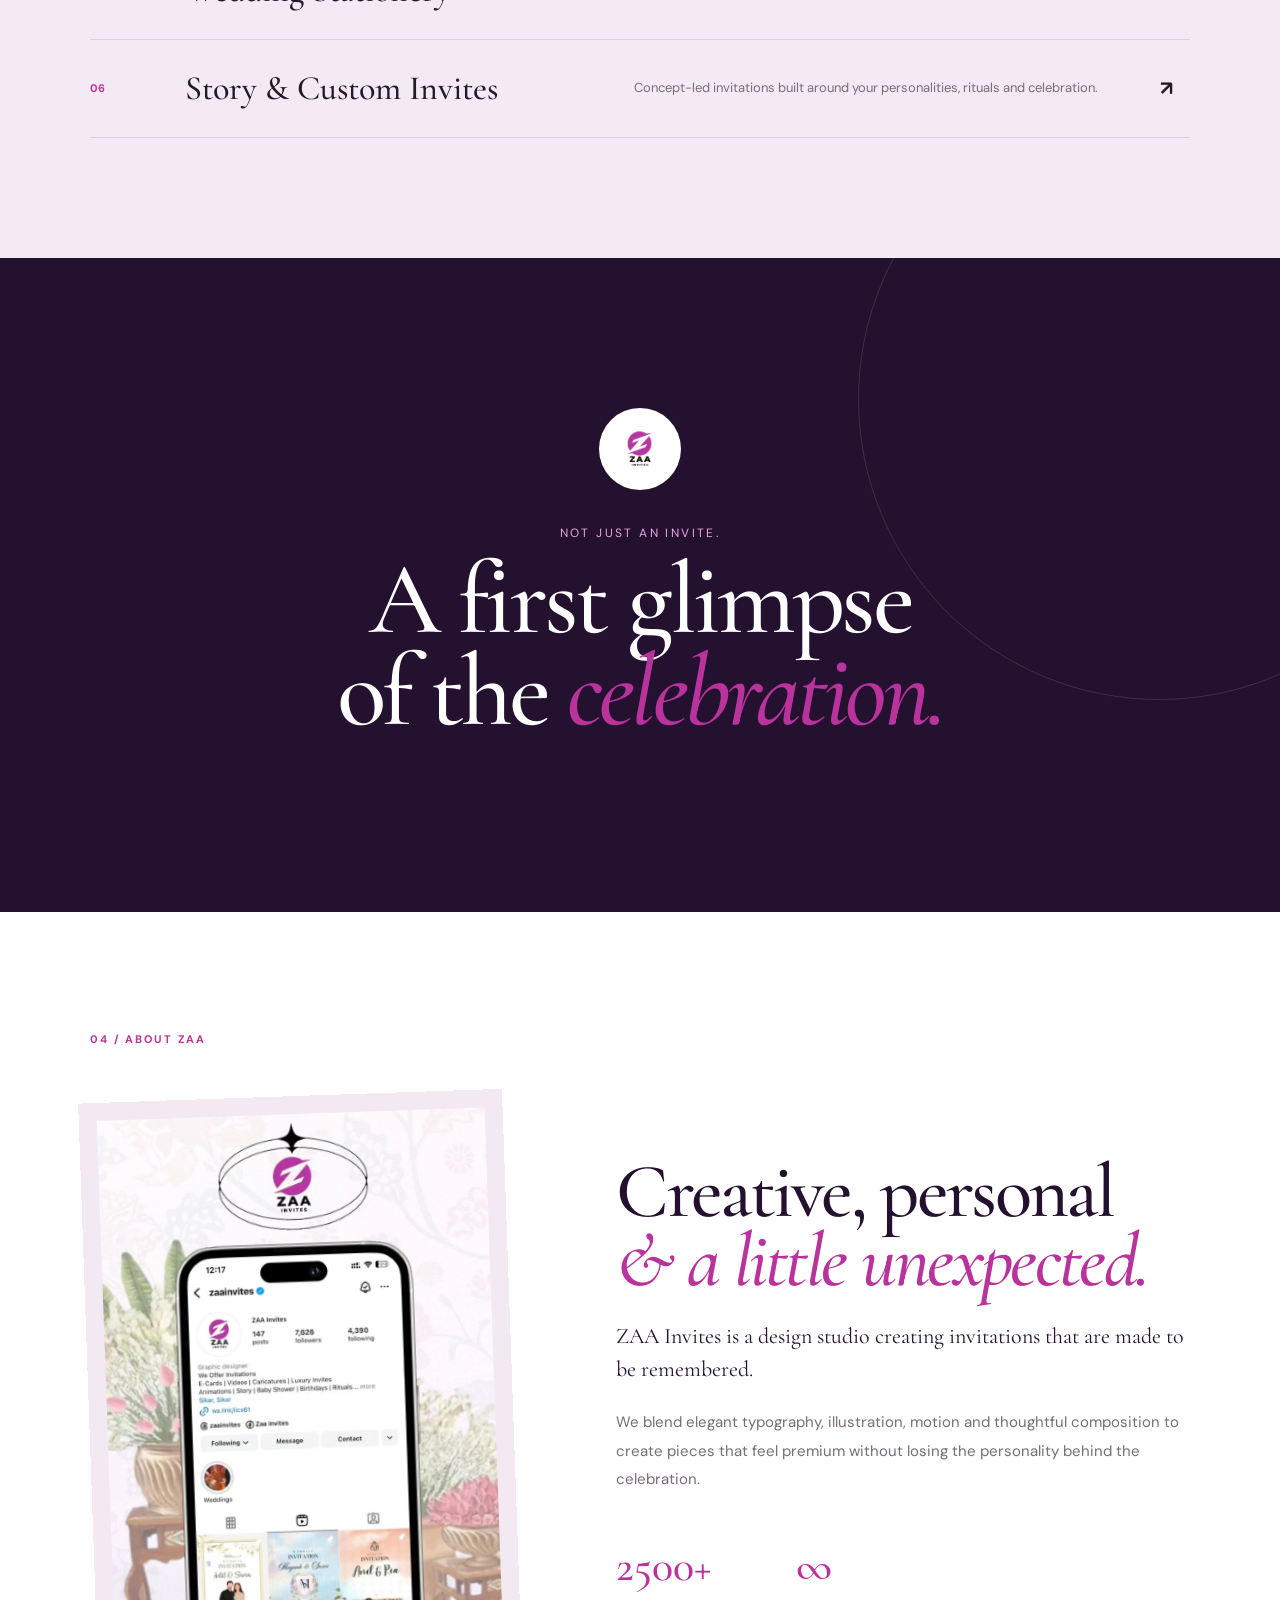
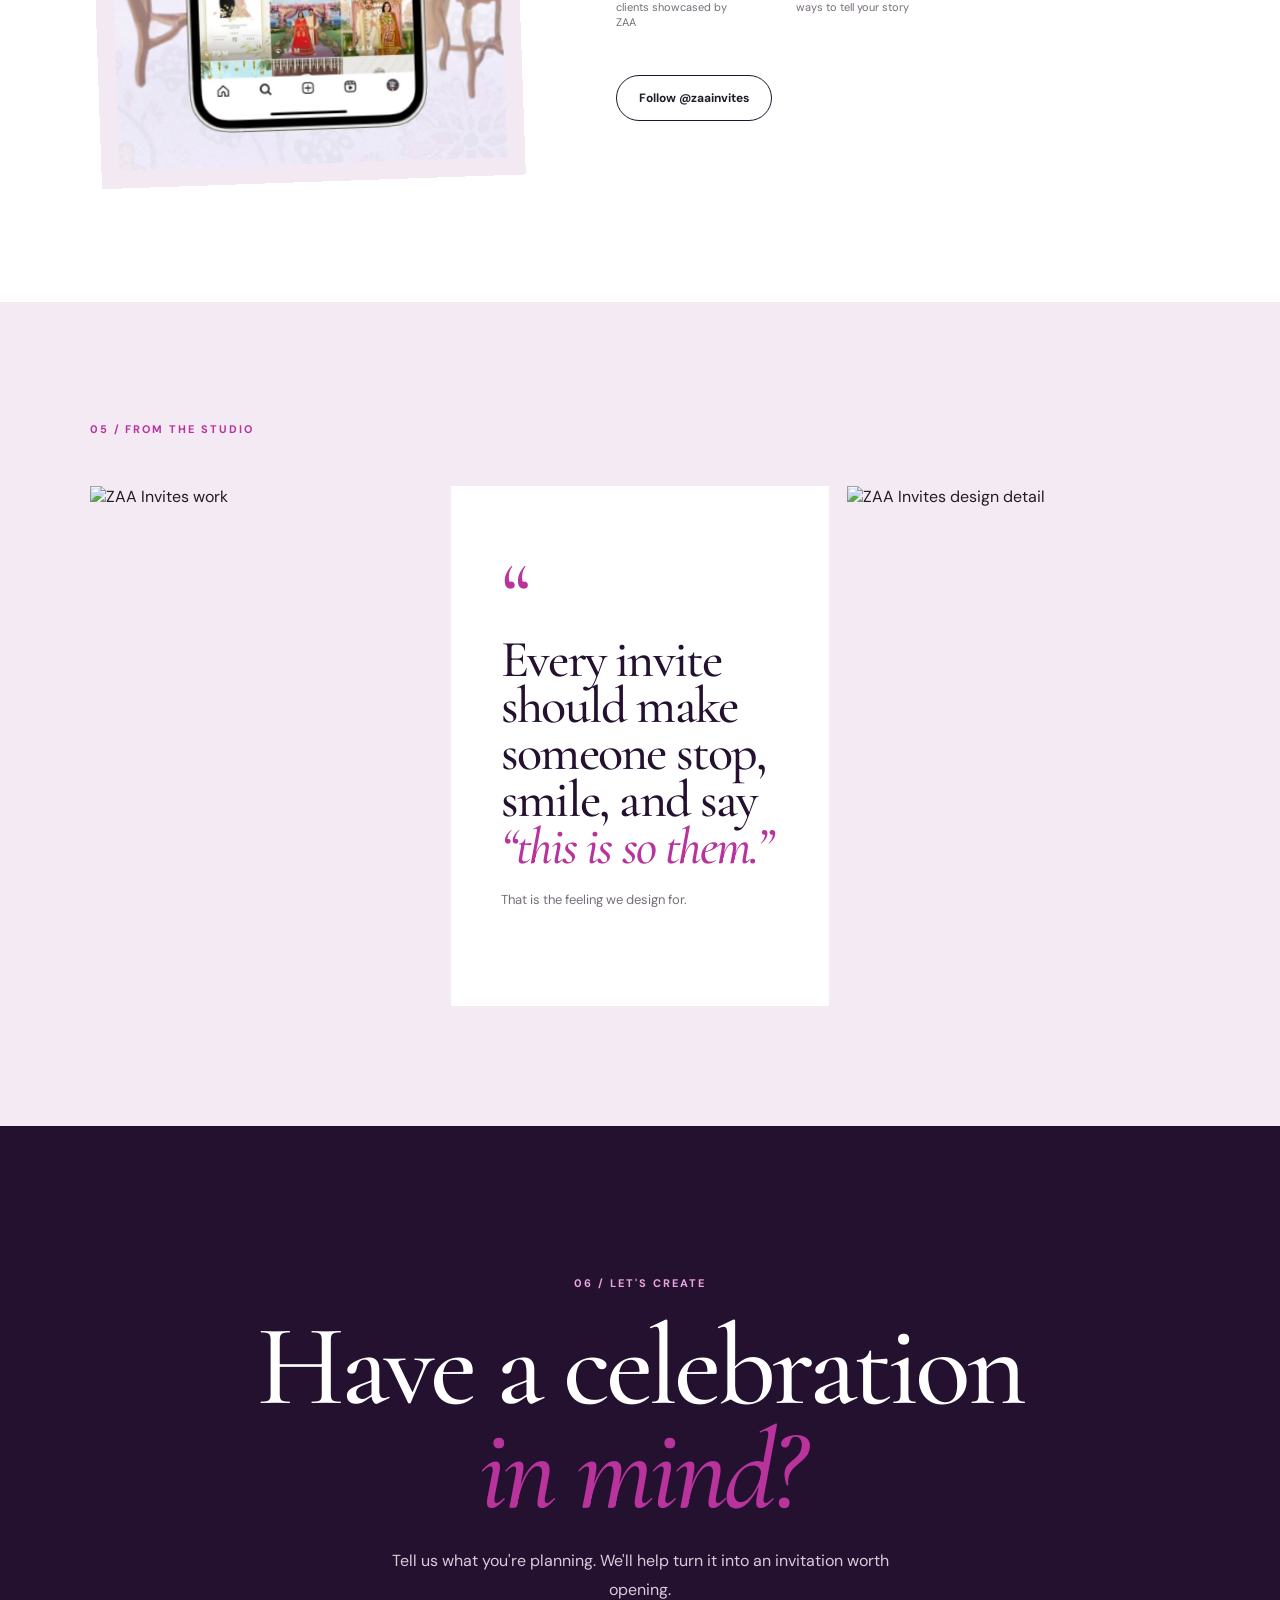
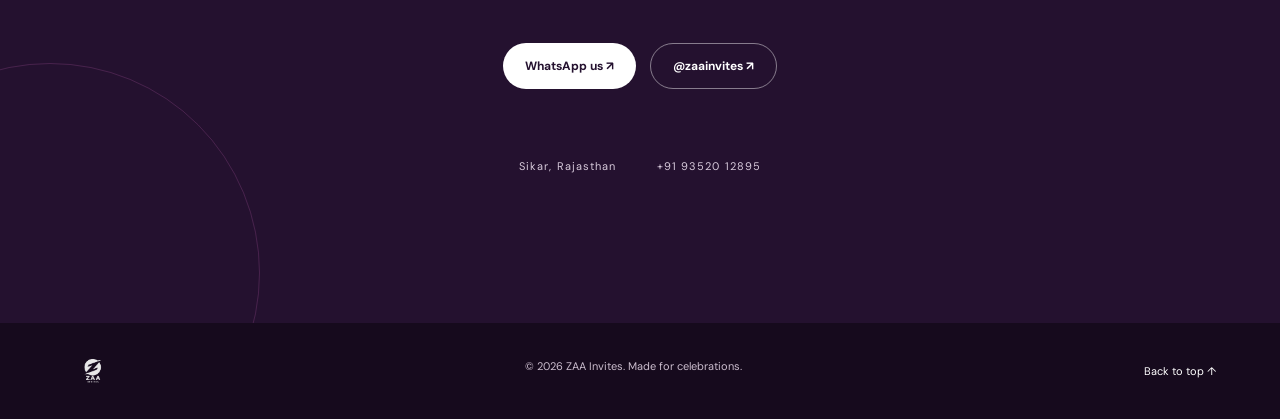
==== commit 692ad40c: "Update index.html" ====
--- a/index.html
+++ b/index.html
@@ -76,8 +76,8 @@
 
       <div class="portfolio-grid">
         <article class="project project-large reveal">
-          <img src="assets/portfolio-1.jpg" alt="ZAA Invites Instagram showcase">
-          <div class="project-overlay"><span>01</span><strong>Wedding Stories</strong><small>Digital • Motion • Illustration</small></div>
+          <img src="z3.jpg" alt="ZAA Invites Instagram showcase">
+          <div class="project-overlay"><span>01</span><strong>Wedding Invitations</strong><small>Digital • Motion • Illustration</small></div>
         </article>
 
         <article class="project project-small reveal">
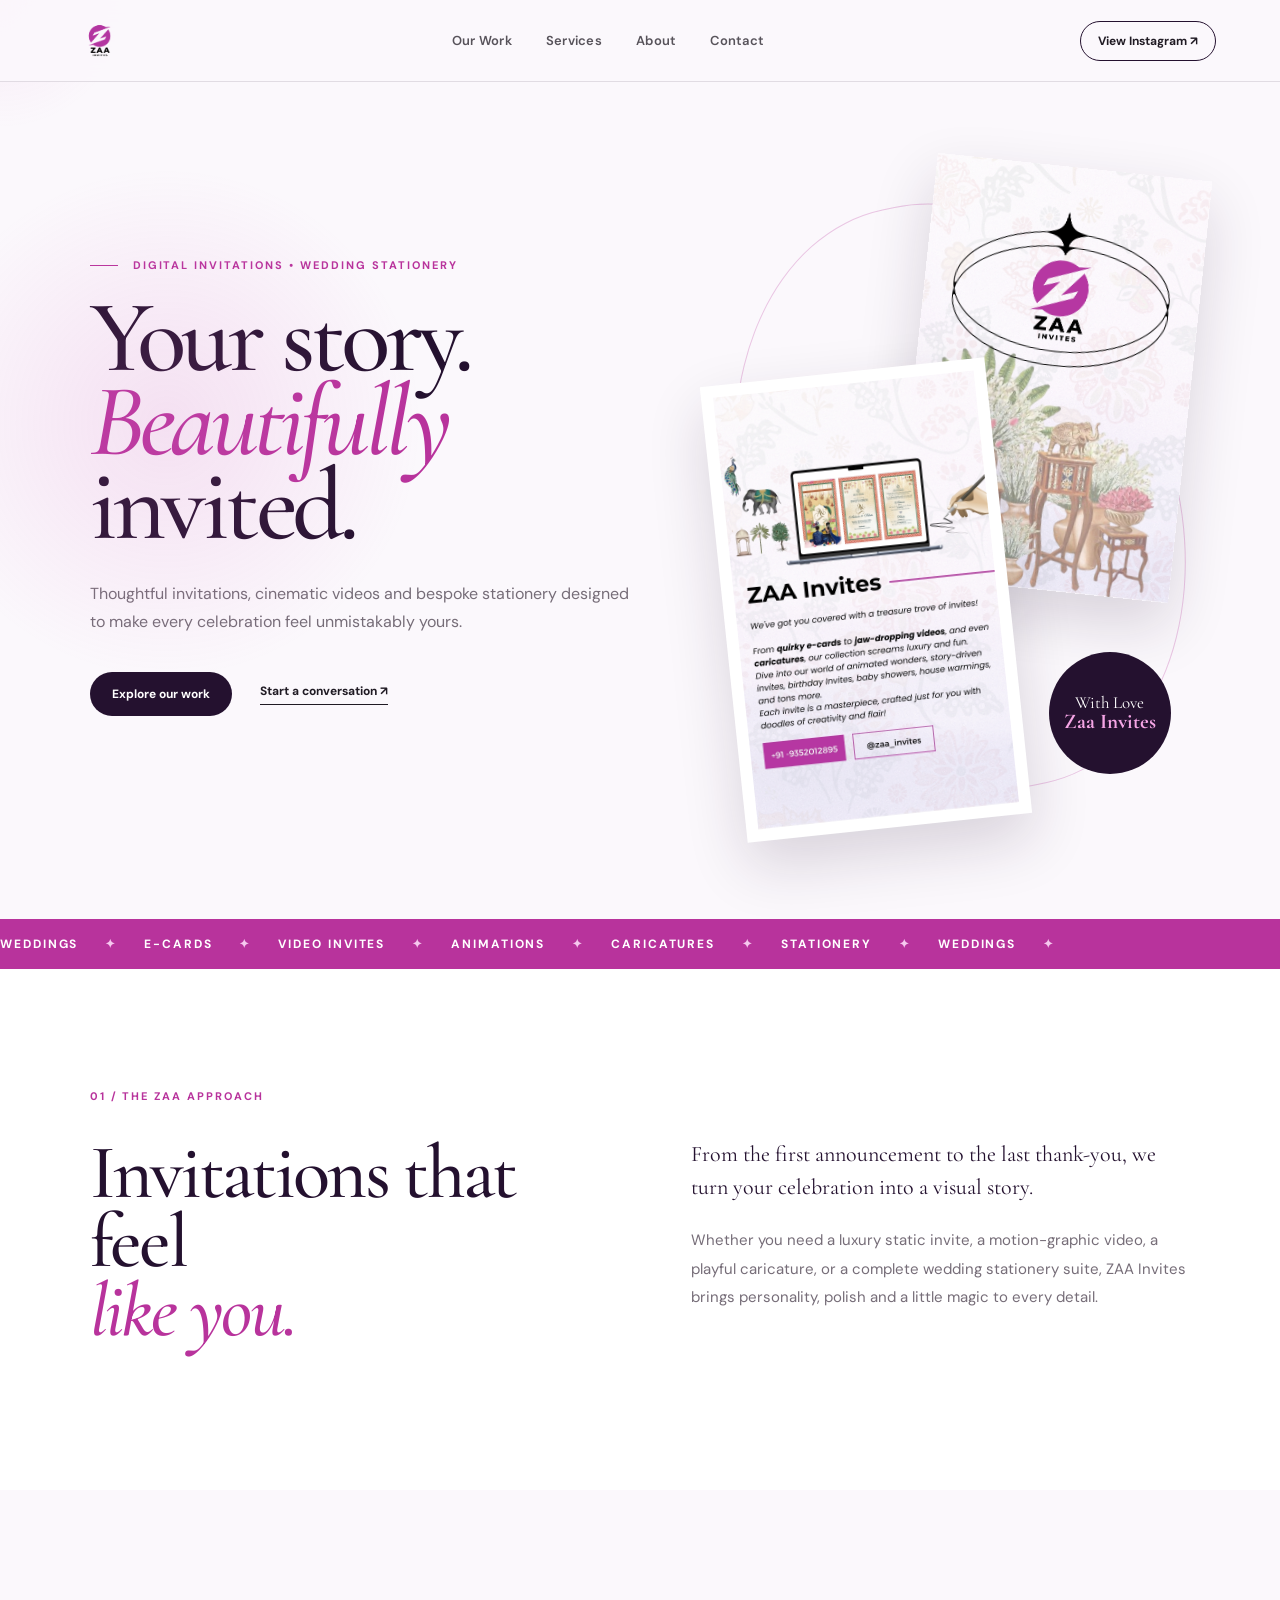
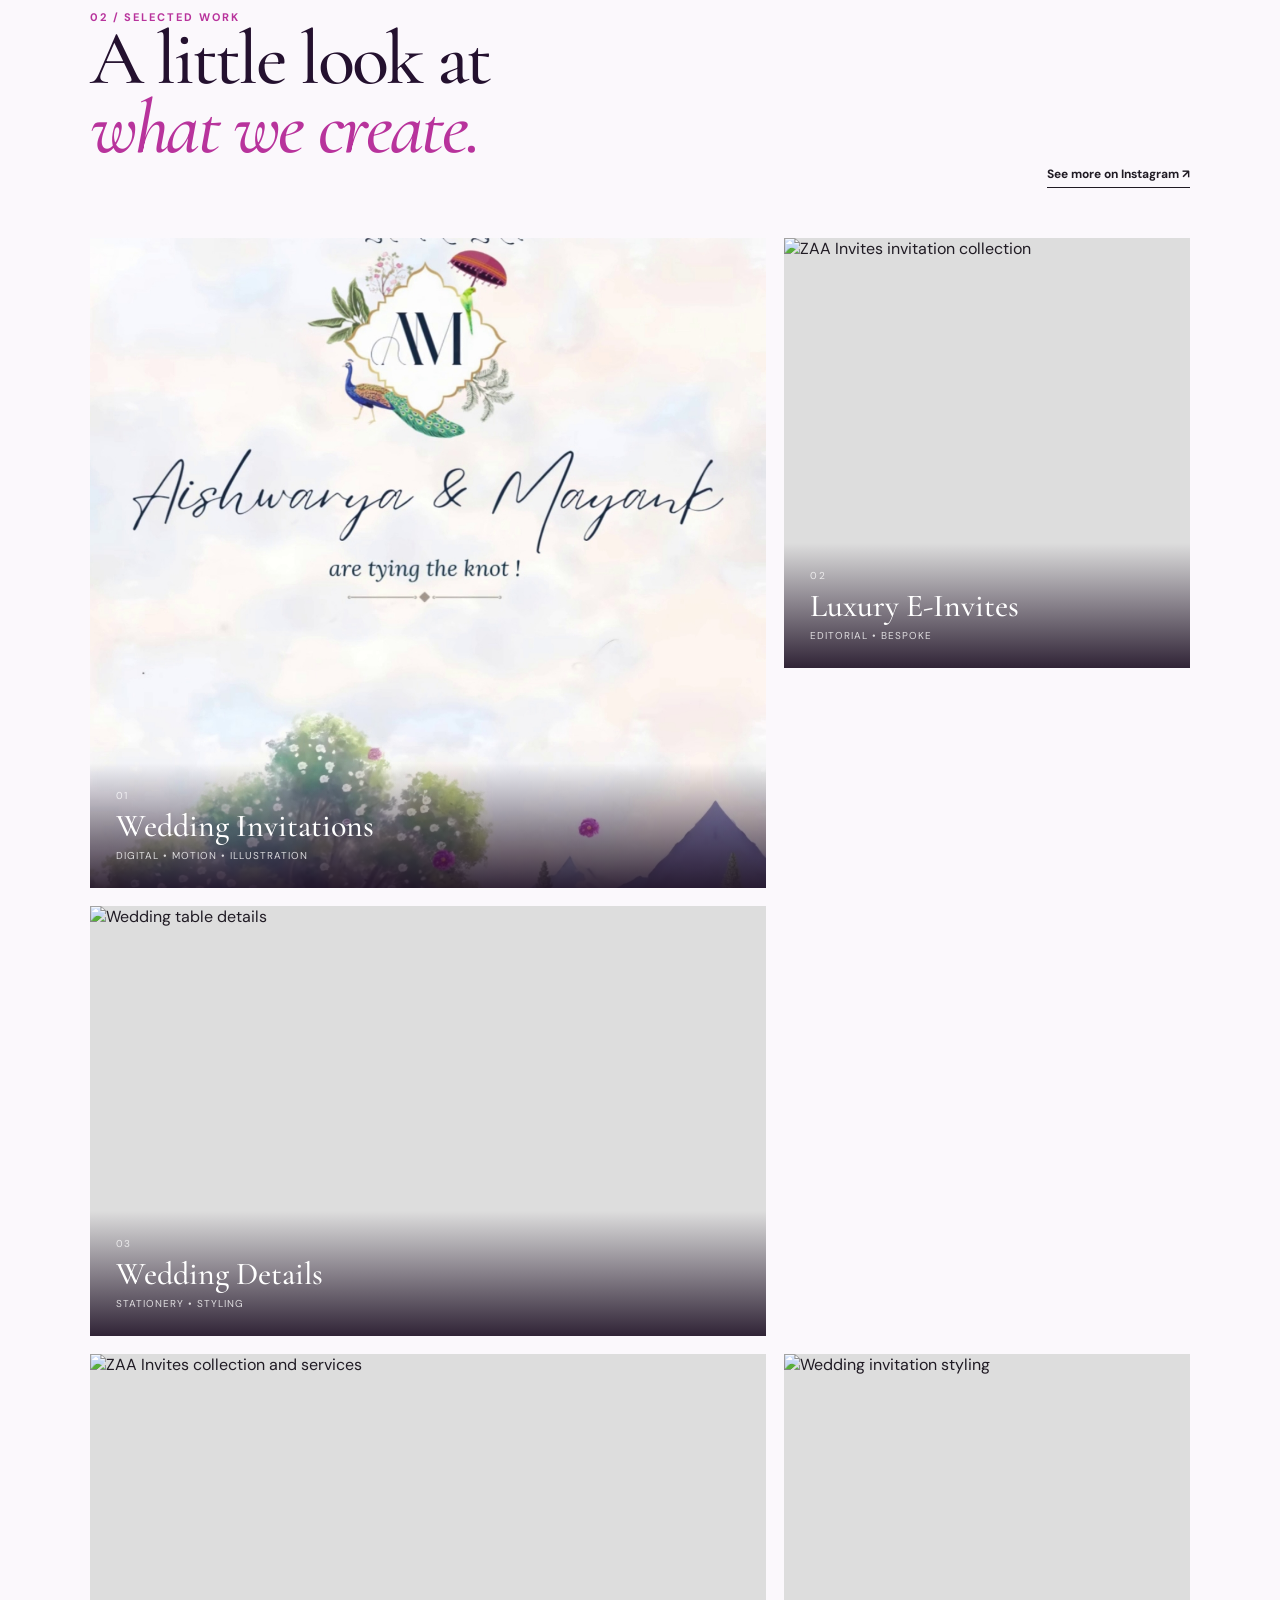
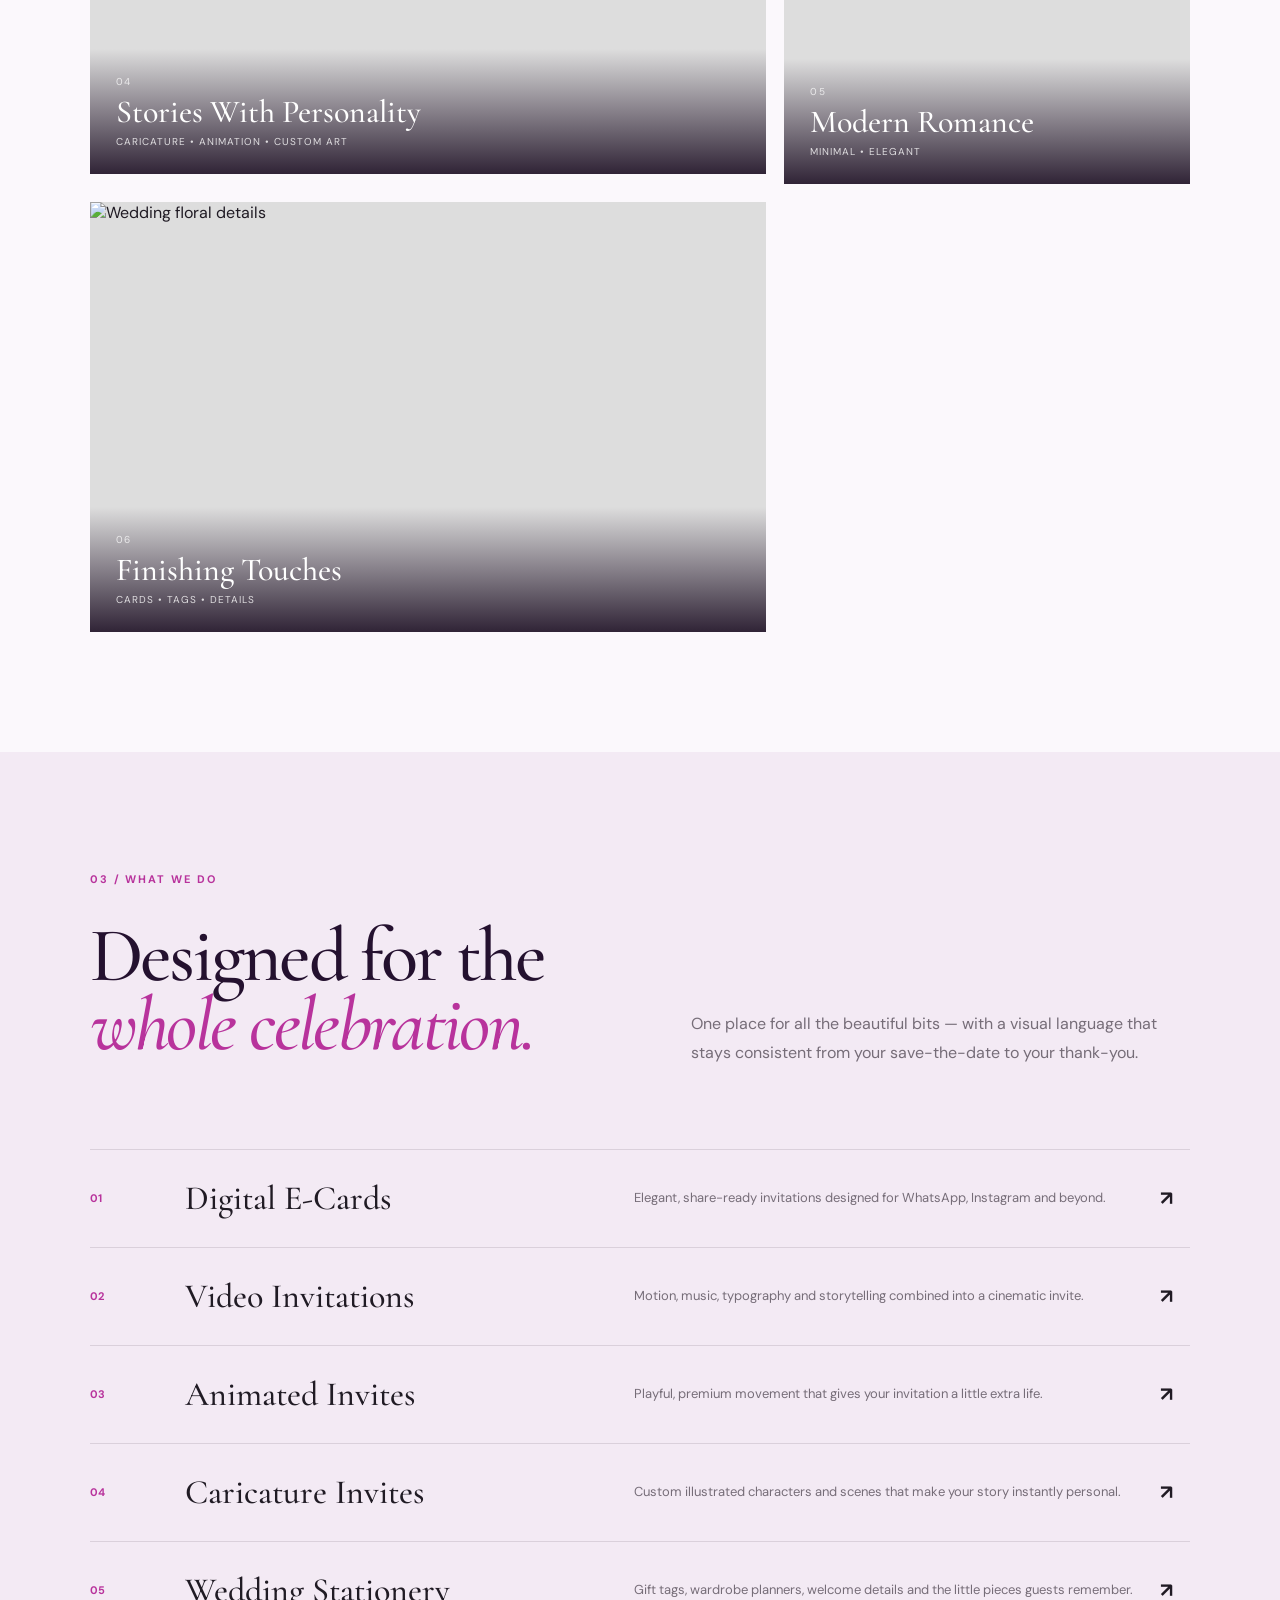
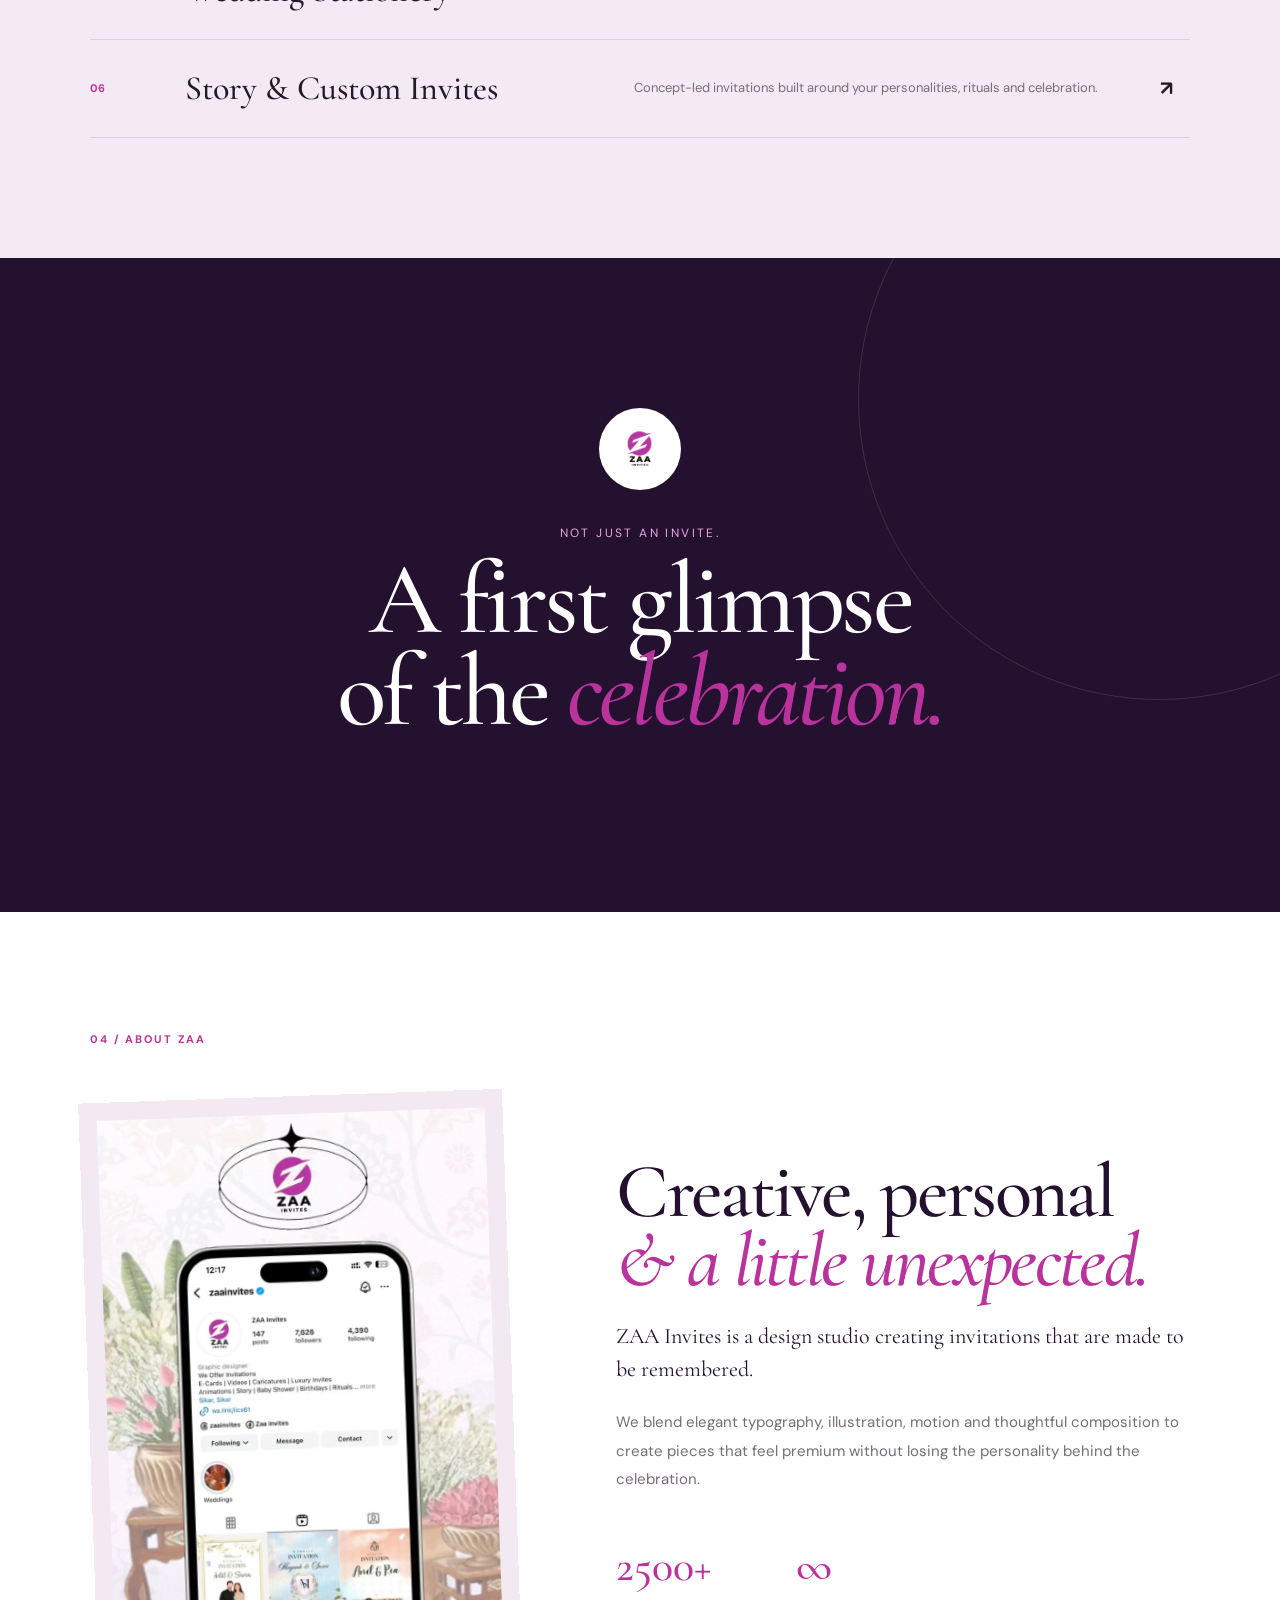
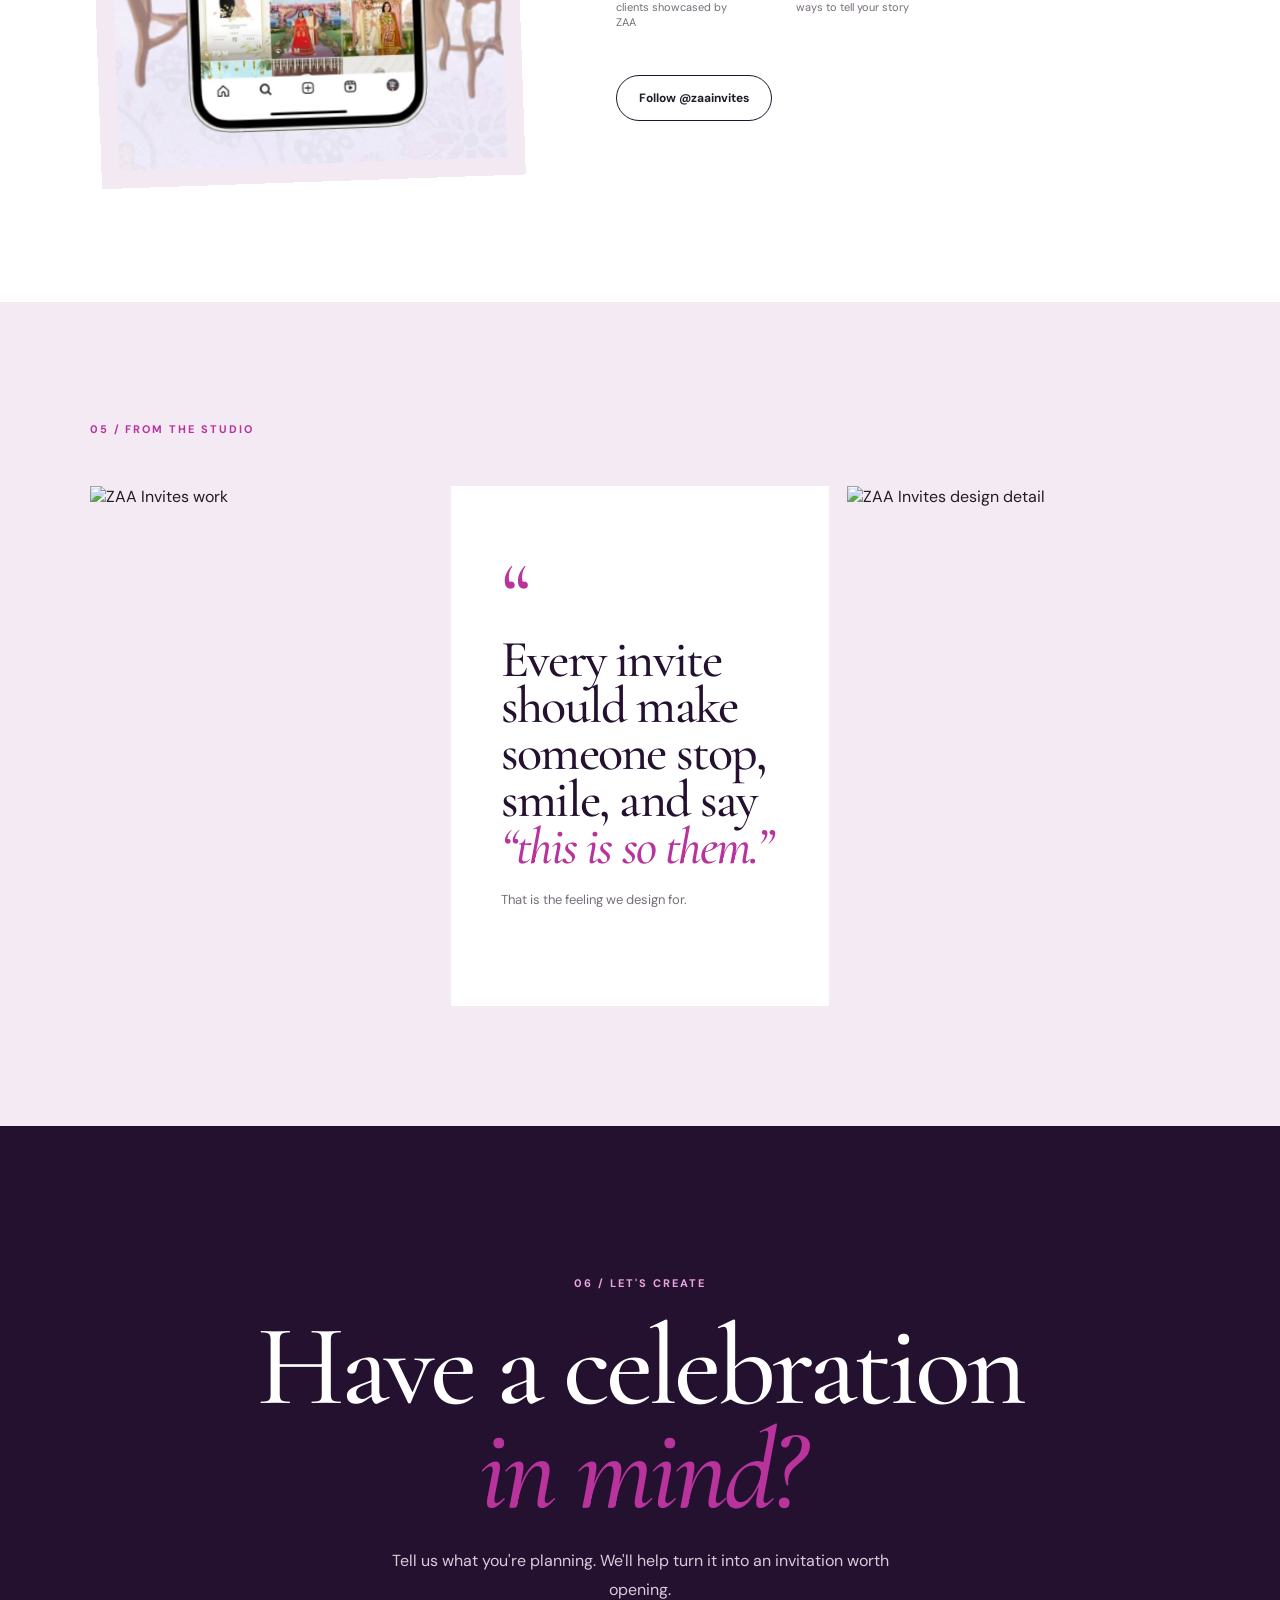
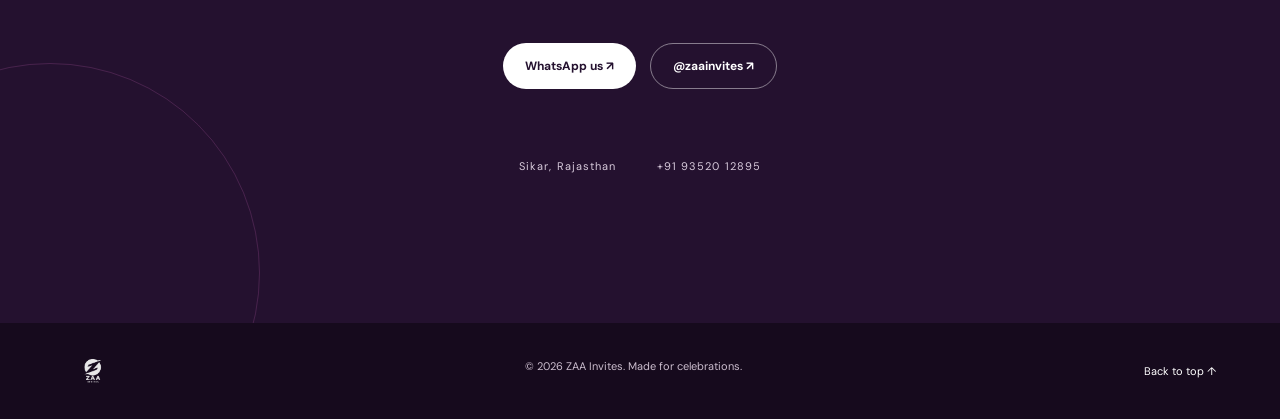
==== commit fcf723ca: "Update index.html" ====
--- a/index.html
+++ b/index.html
@@ -41,7 +41,7 @@
       <div class="hero-art reveal">
         <div class="halo"></div>
         <div class="hero-frame frame-back">
-           <img src="z2.jpg" alt="ZAA Invites">
+           <img src="z4.jpg" alt="ZAA Invites">
         </div>
         <div class="hero-frame frame-front">
           <img src="z1.jpg" alt="ZAA Invites portfolio artwork">
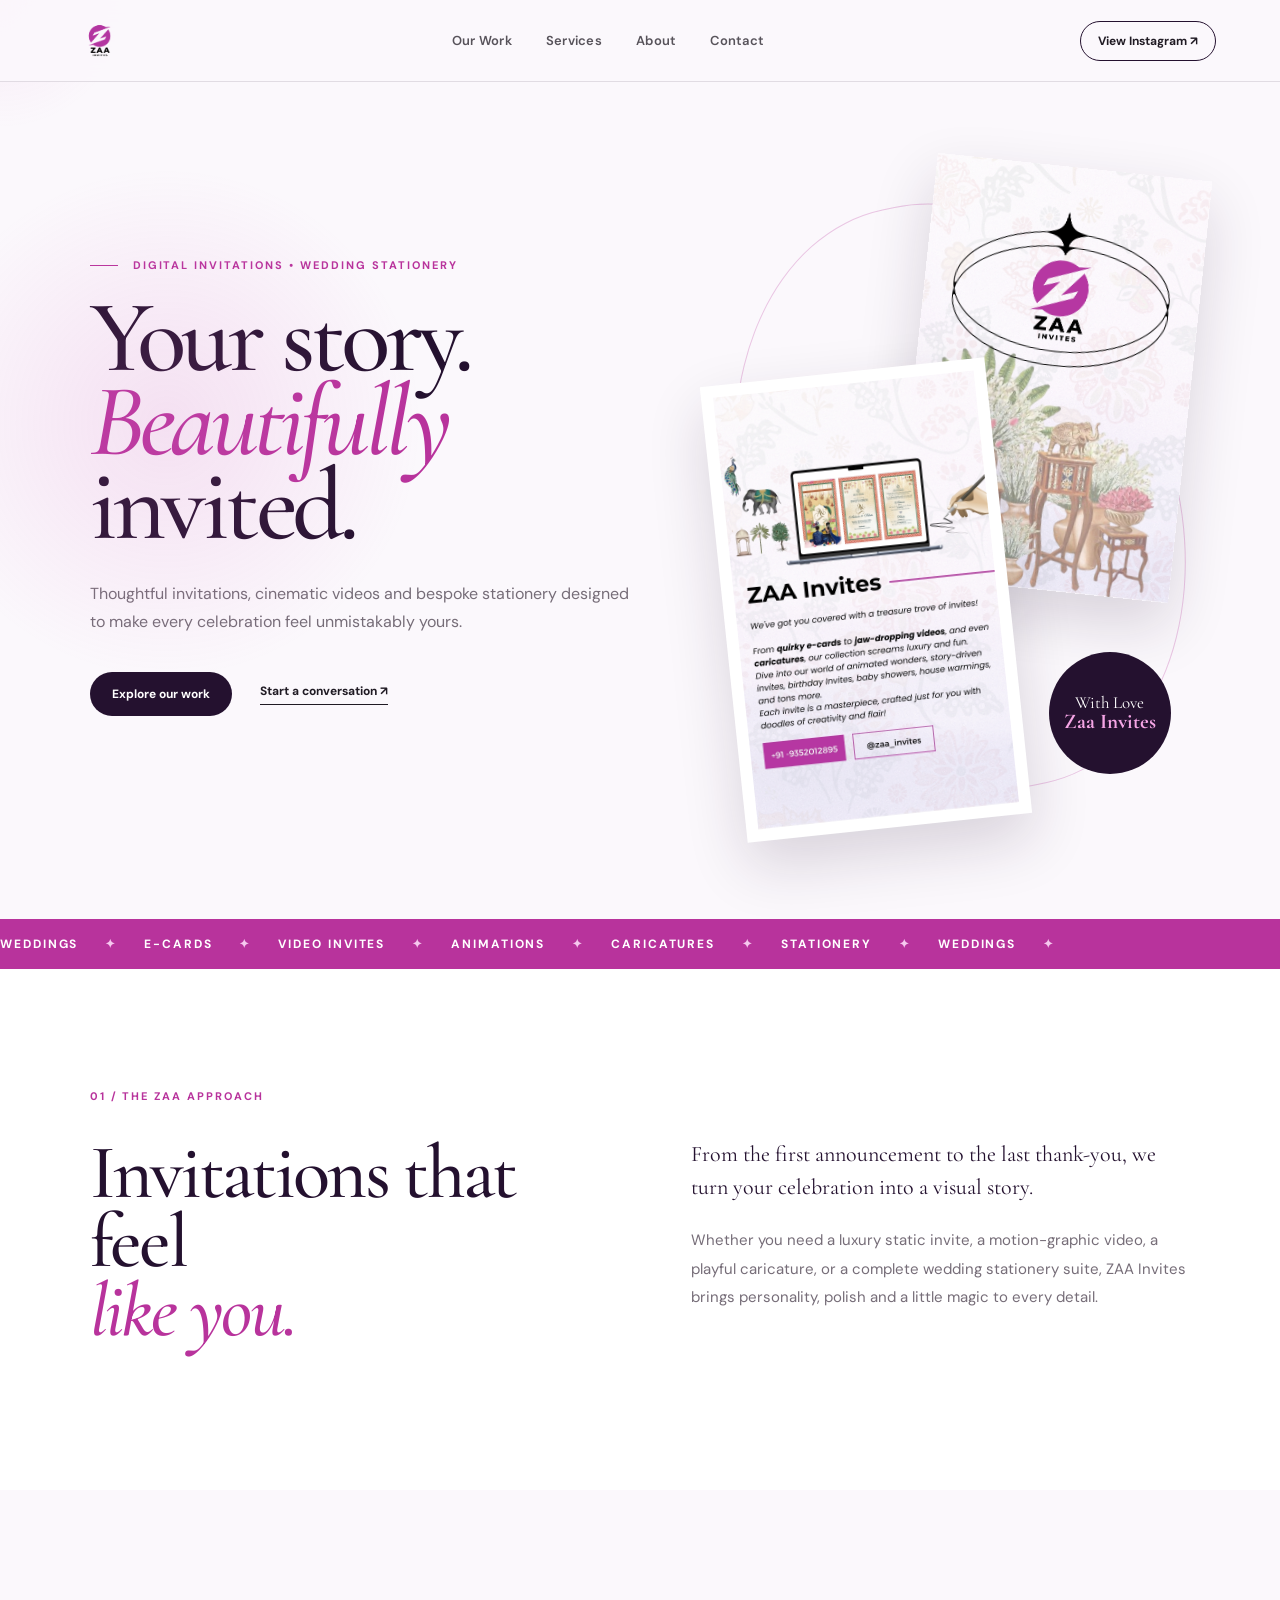
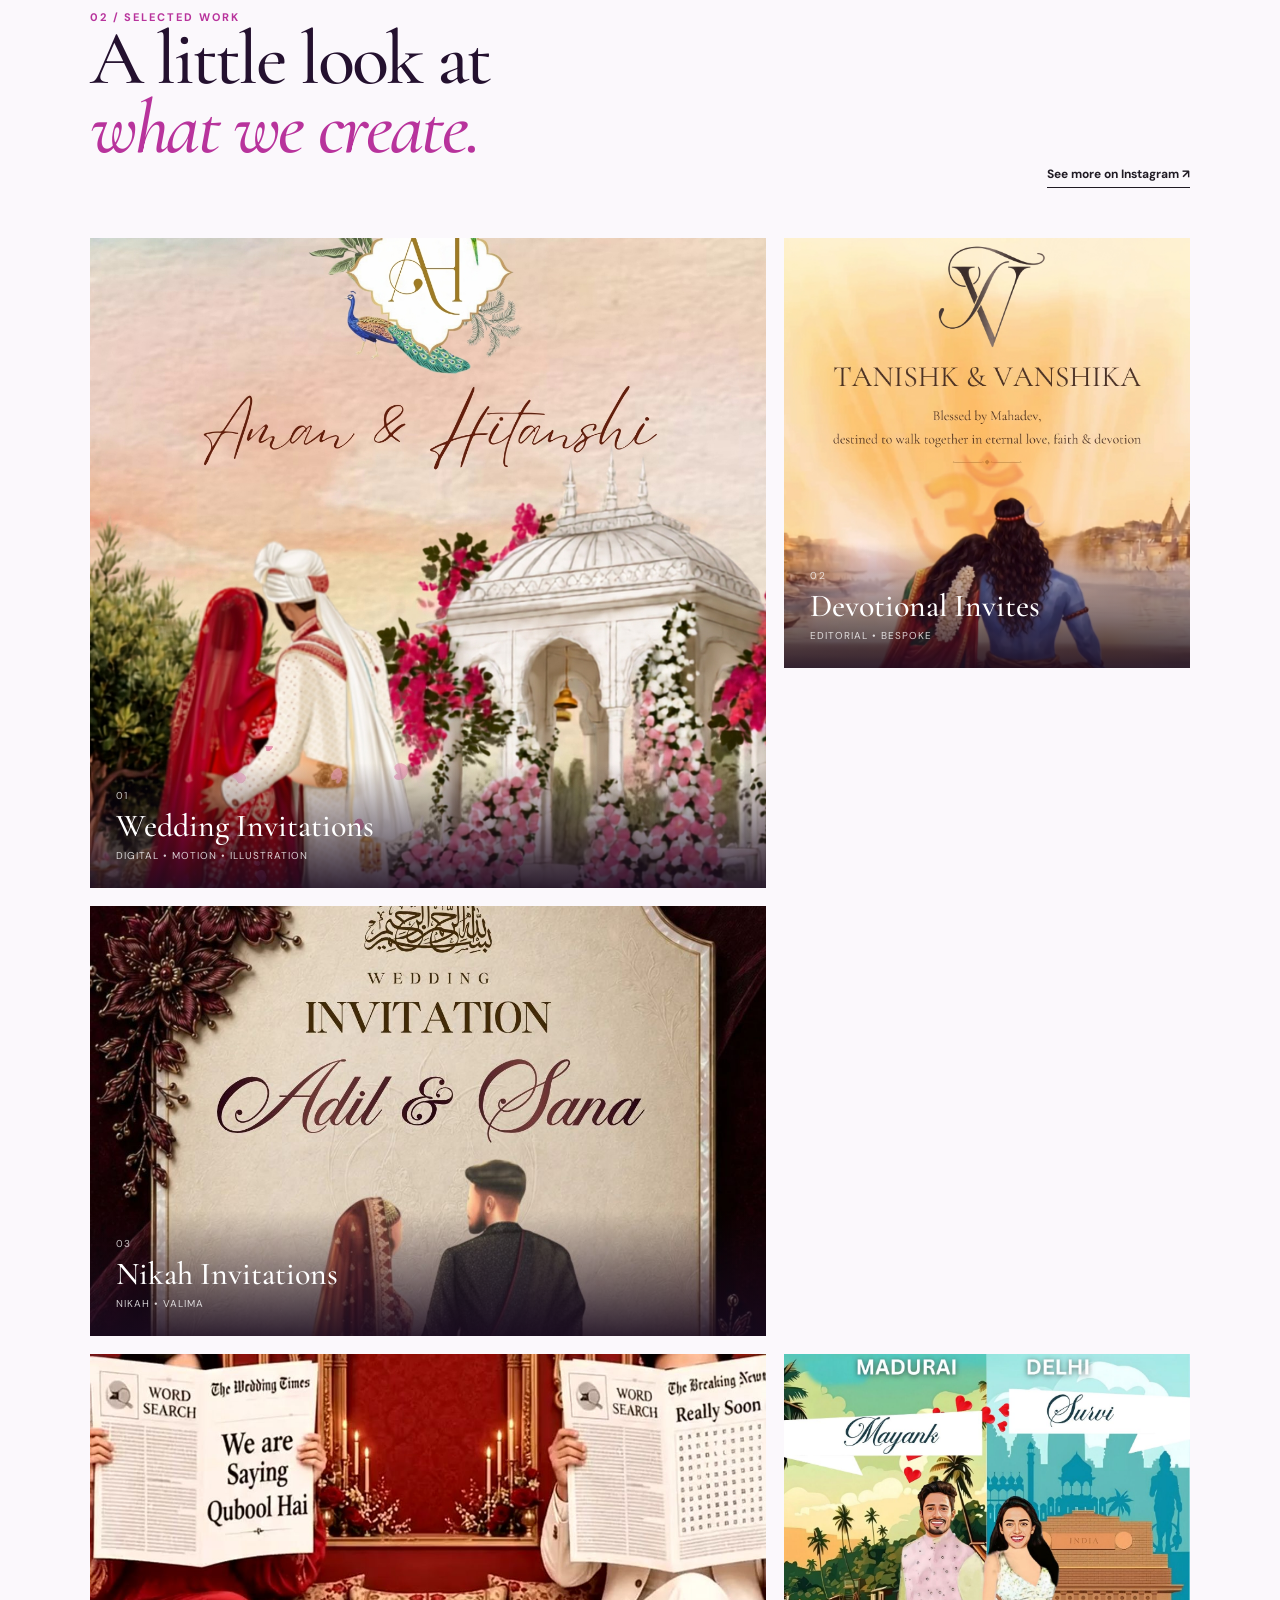
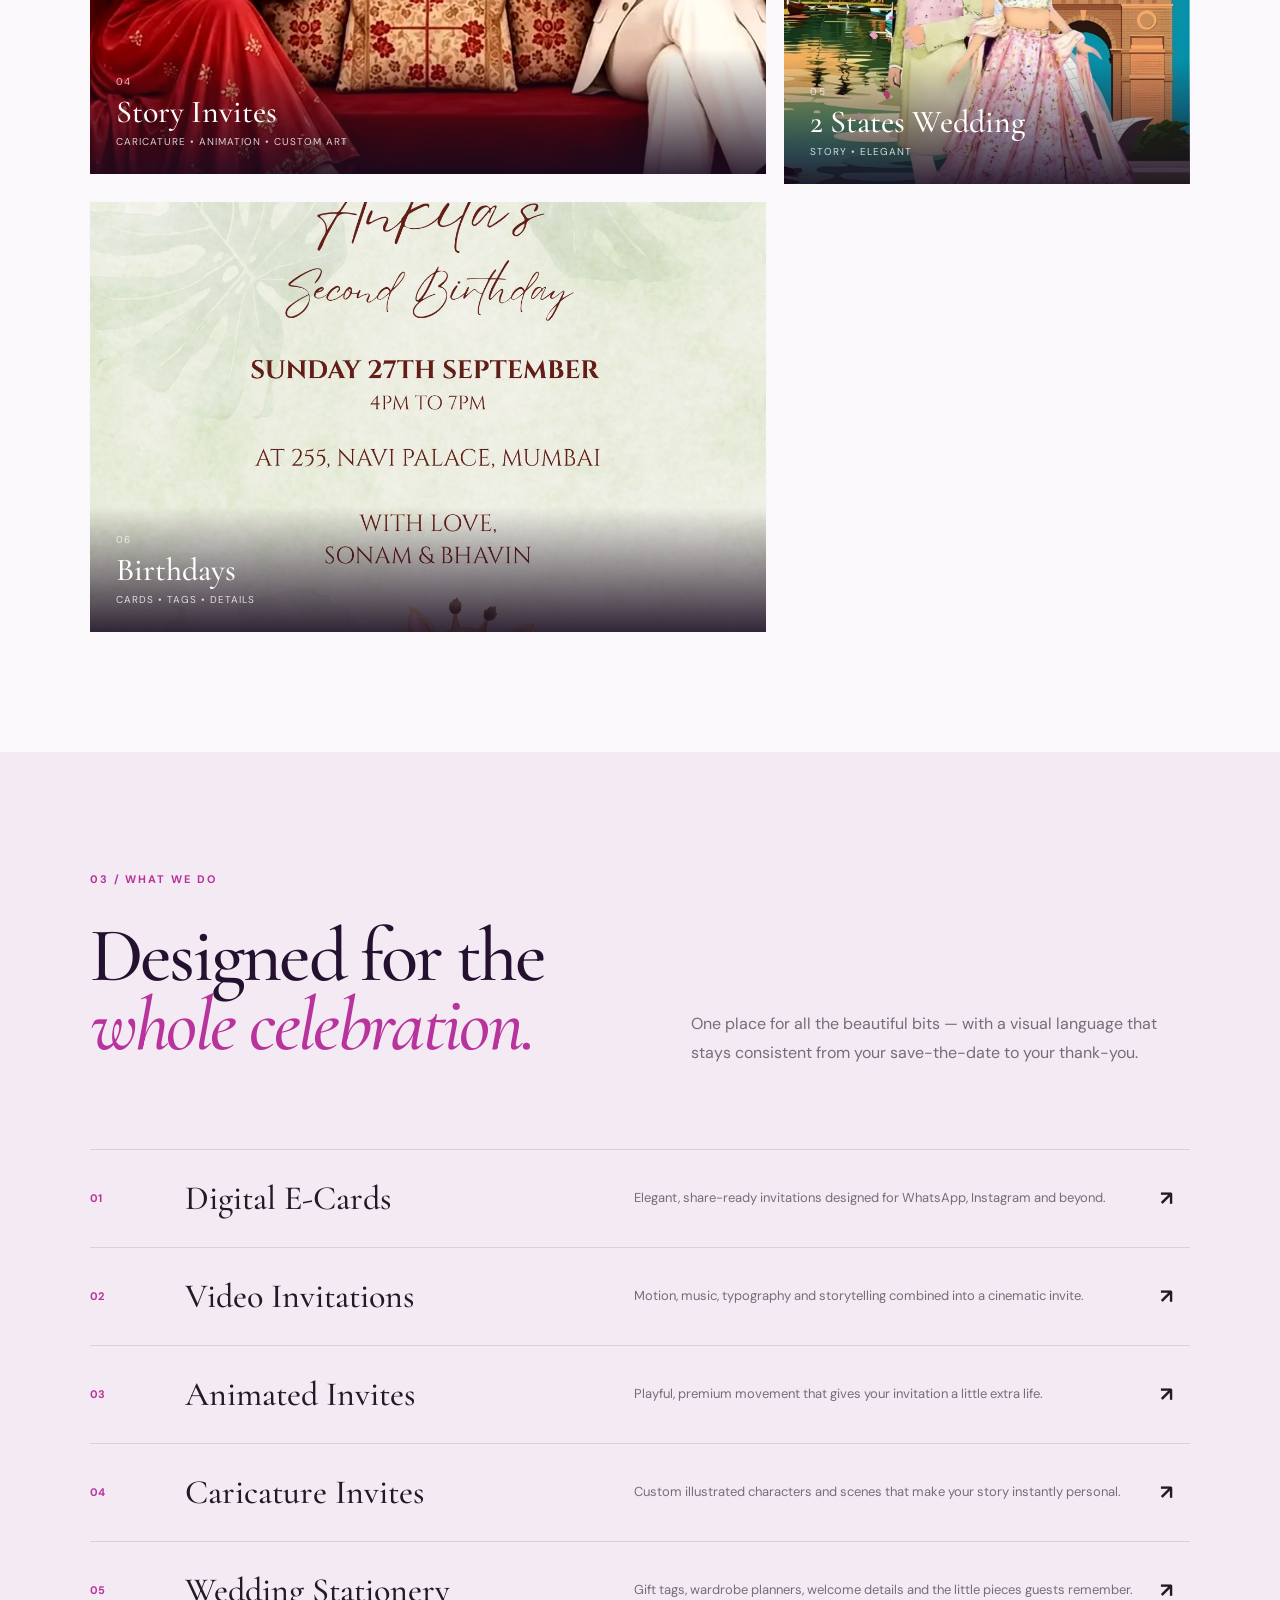
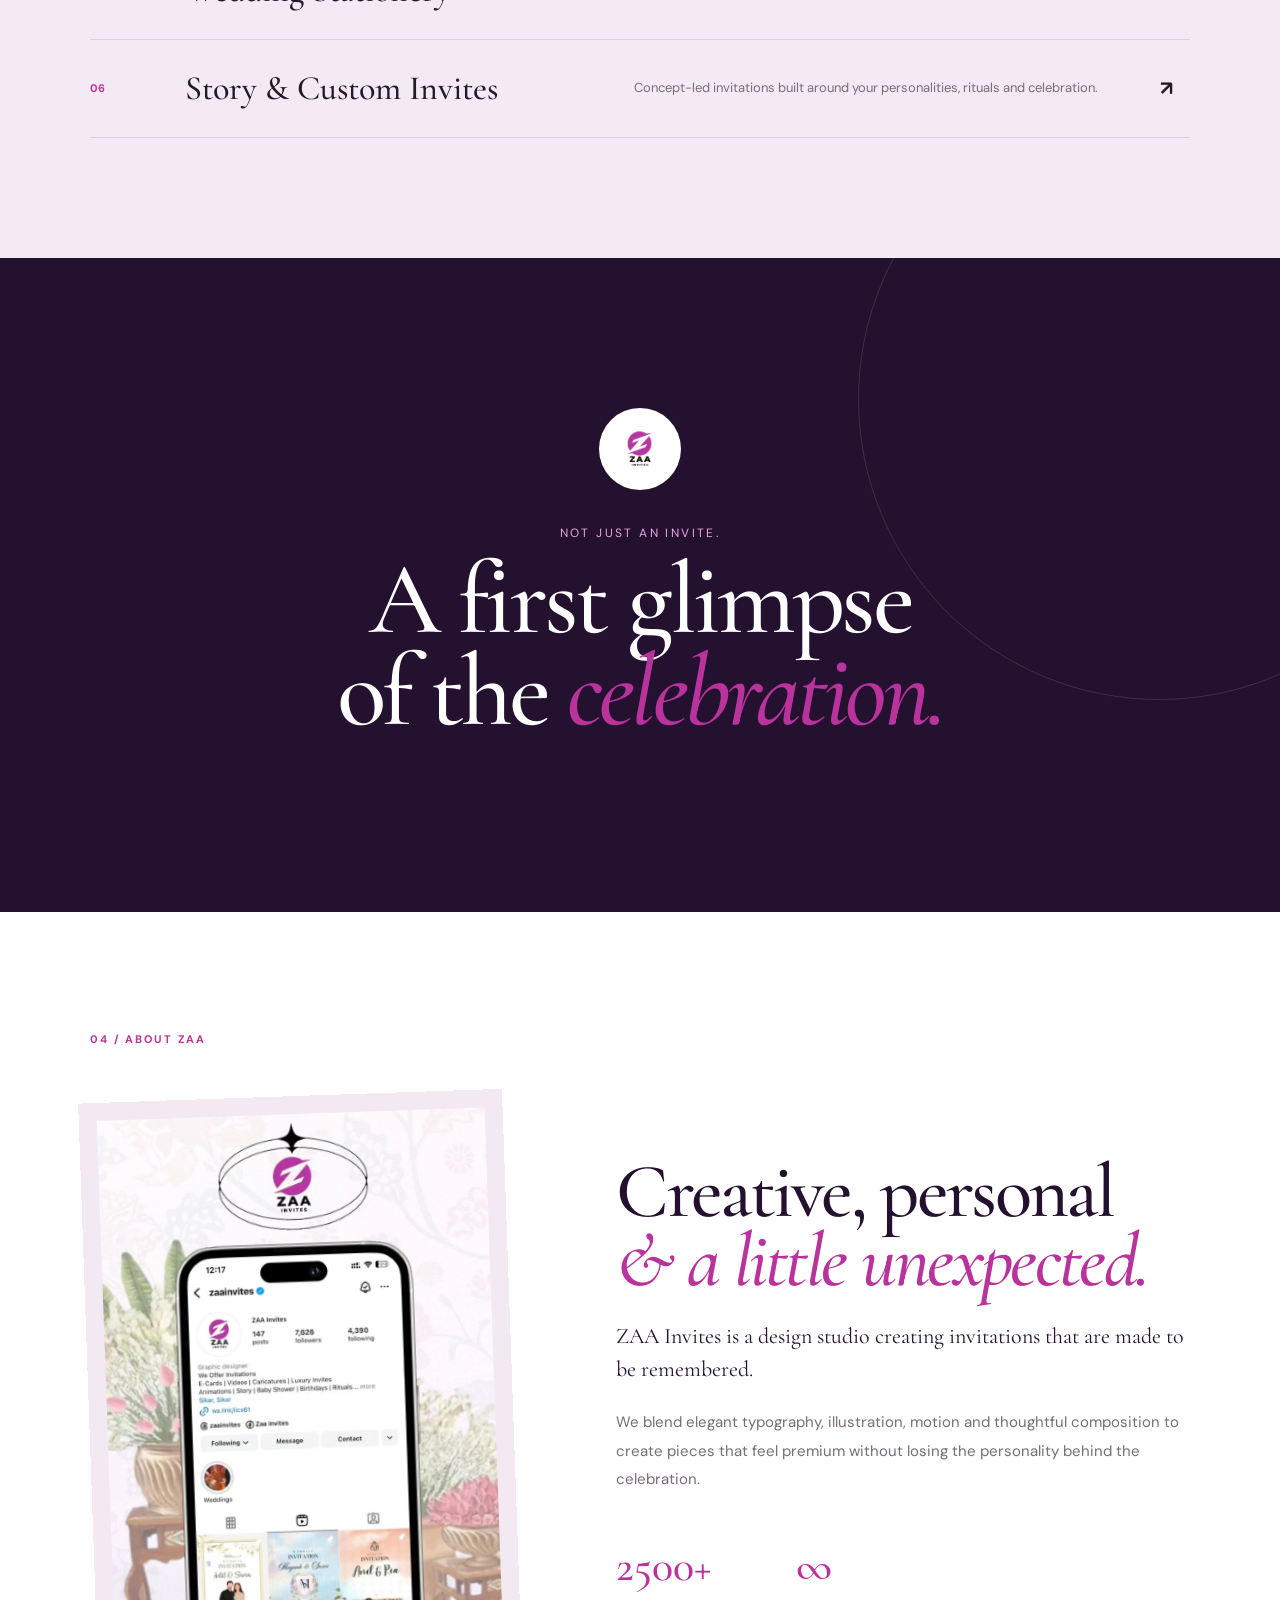
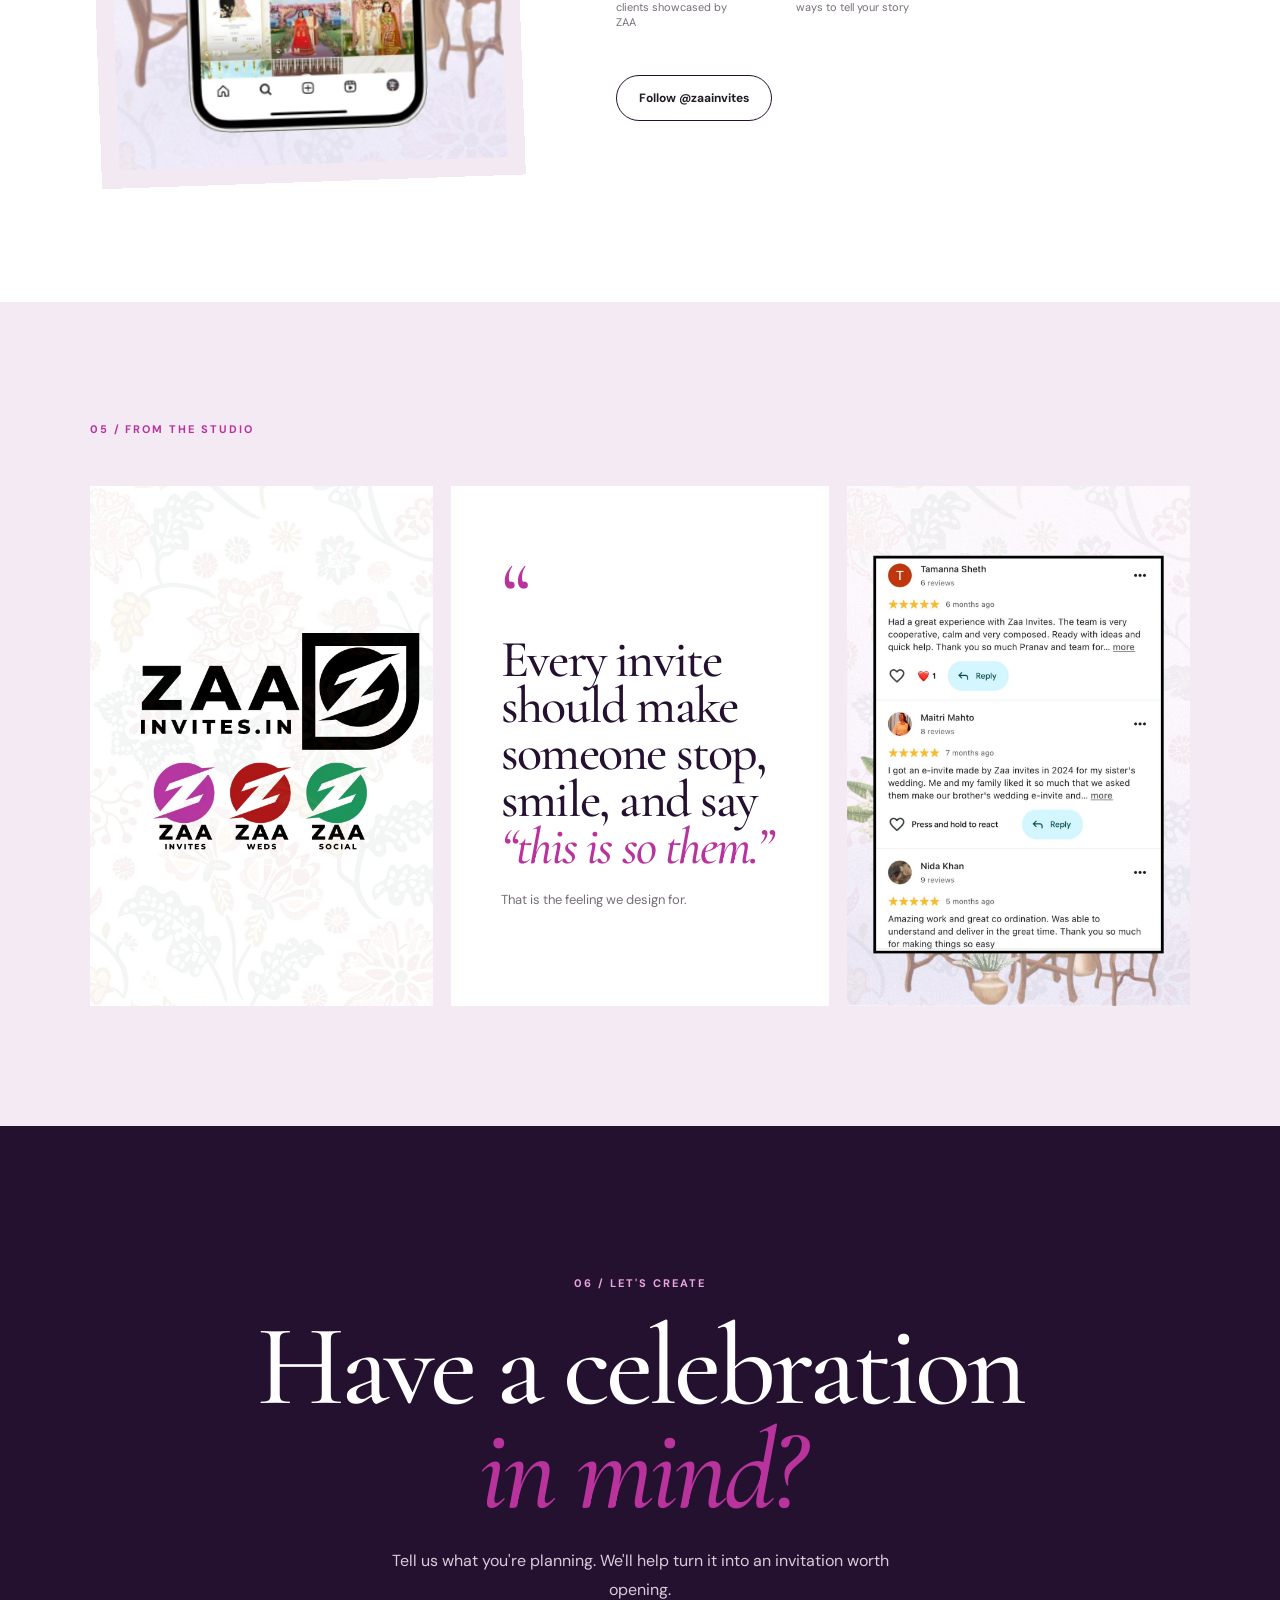
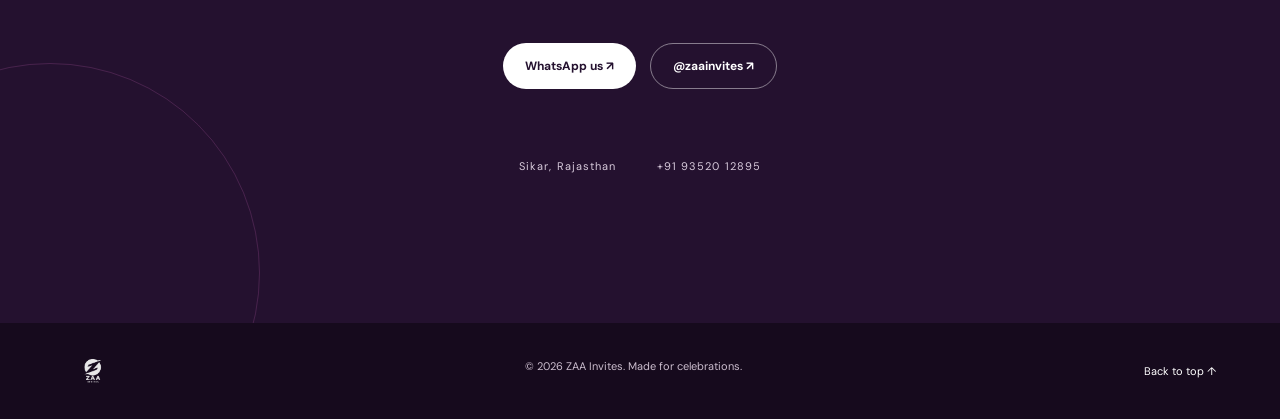
==== commit 3e4525b7: "Update index.html" ====
--- a/index.html
+++ b/index.html
@@ -81,28 +81,28 @@
         </article>
 
         <article class="project project-small reveal">
-          <img src="assets/portfolio-3.jpg" alt="ZAA Invites invitation collection">
-          <div class="project-overlay"><span>02</span><strong>Luxury E-Invites</strong><small>Editorial • Bespoke</small></div>
+          <img src="z5.jpg" alt="ZAA Invites invitation collection">
+          <div class="project-overlay"><span>02</span><strong>Devotional Invites</strong><small>Editorial • Bespoke</small></div>
         </article>
 
         <article class="project project-small reveal">
-          <img src="https://images.unsplash.com/photo-1520854221256-17451cc331bf?auto=format&fit=crop&w=1000&q=85" alt="Wedding table details" loading="lazy">
-          <div class="project-overlay"><span>03</span><strong>Wedding Details</strong><small>Stationery • Styling</small></div>
+          <img src="z6.jpg" alt="ZAA Invites invitation collection">
+          <div class="project-overlay"><span>03</span><strong>Nikah Invitations</strong><small>Nikah • Valima</small></div>
         </article>
 
         <article class="project project-wide reveal">
-          <img src="assets/portfolio-2.jpg" alt="ZAA Invites collection and services">
-          <div class="project-overlay"><span>04</span><strong>Stories With Personality</strong><small>Caricature • Animation • Custom Art</small></div>
+          <img src="z7.jpg" alt="ZAA Invites collection and services">
+          <div class="project-overlay"><span>04</span><strong>Story Invites </strong><small>Caricature • Animation • Custom Art</small></div>
         </article>
 
         <article class="project project-small reveal">
-          <img src="https://images.unsplash.com/photo-1460978812857-470ed1c77af0?auto=format&fit=crop&w=1000&q=85" alt="Wedding invitation styling" loading="lazy">
-          <div class="project-overlay"><span>05</span><strong>Modern Romance</strong><small>Minimal • Elegant</small></div>
+        <img src="z8.jpg" alt="ZAA Invites collection and services">
+          <div class="project-overlay"><span>05</span><strong>2 States Wedding</strong><small>Story • Elegant</small></div>
         </article>
 
         <article class="project project-small reveal">
-          <img src="https://images.unsplash.com/photo-1606800052052-a08af7148866?auto=format&fit=crop&w=1000&q=85" alt="Wedding floral details" loading="lazy">
-          <div class="project-overlay"><span>06</span><strong>Finishing Touches</strong><small>Cards • Tags • Details</small></div>
+        <img src="z9.jpg" alt="ZAA Invites collection and services">
+          <div class="project-overlay"><span>06</span><strong>Birthdays</strong><small>Cards • Tags • Details</small></div>
         </article>
       </div>
     </section>
@@ -153,13 +153,13 @@
     <section class="social-proof section-pad">
       <div class="section-kicker">05 / FROM THE STUDIO</div>
       <div class="social-grid">
-        <img src="assets/portfolio-1.jpg" alt="ZAA Invites work">
+        <img src="z10.jpg" alt="ZAA Invites work">
         <div class="social-copy">
           <span class="quote-mark">“</span>
           <h2>Every invite should make someone stop, smile, and say <em>“this is so them.”</em></h2>
           <p>That is the feeling we design for.</p>
         </div>
-        <img src="assets/portfolio-3.jpg" alt="ZAA Invites design detail">
+        <img src="z11.jpg" alt="ZAA Invites design detail">
       </div>
     </section>
 
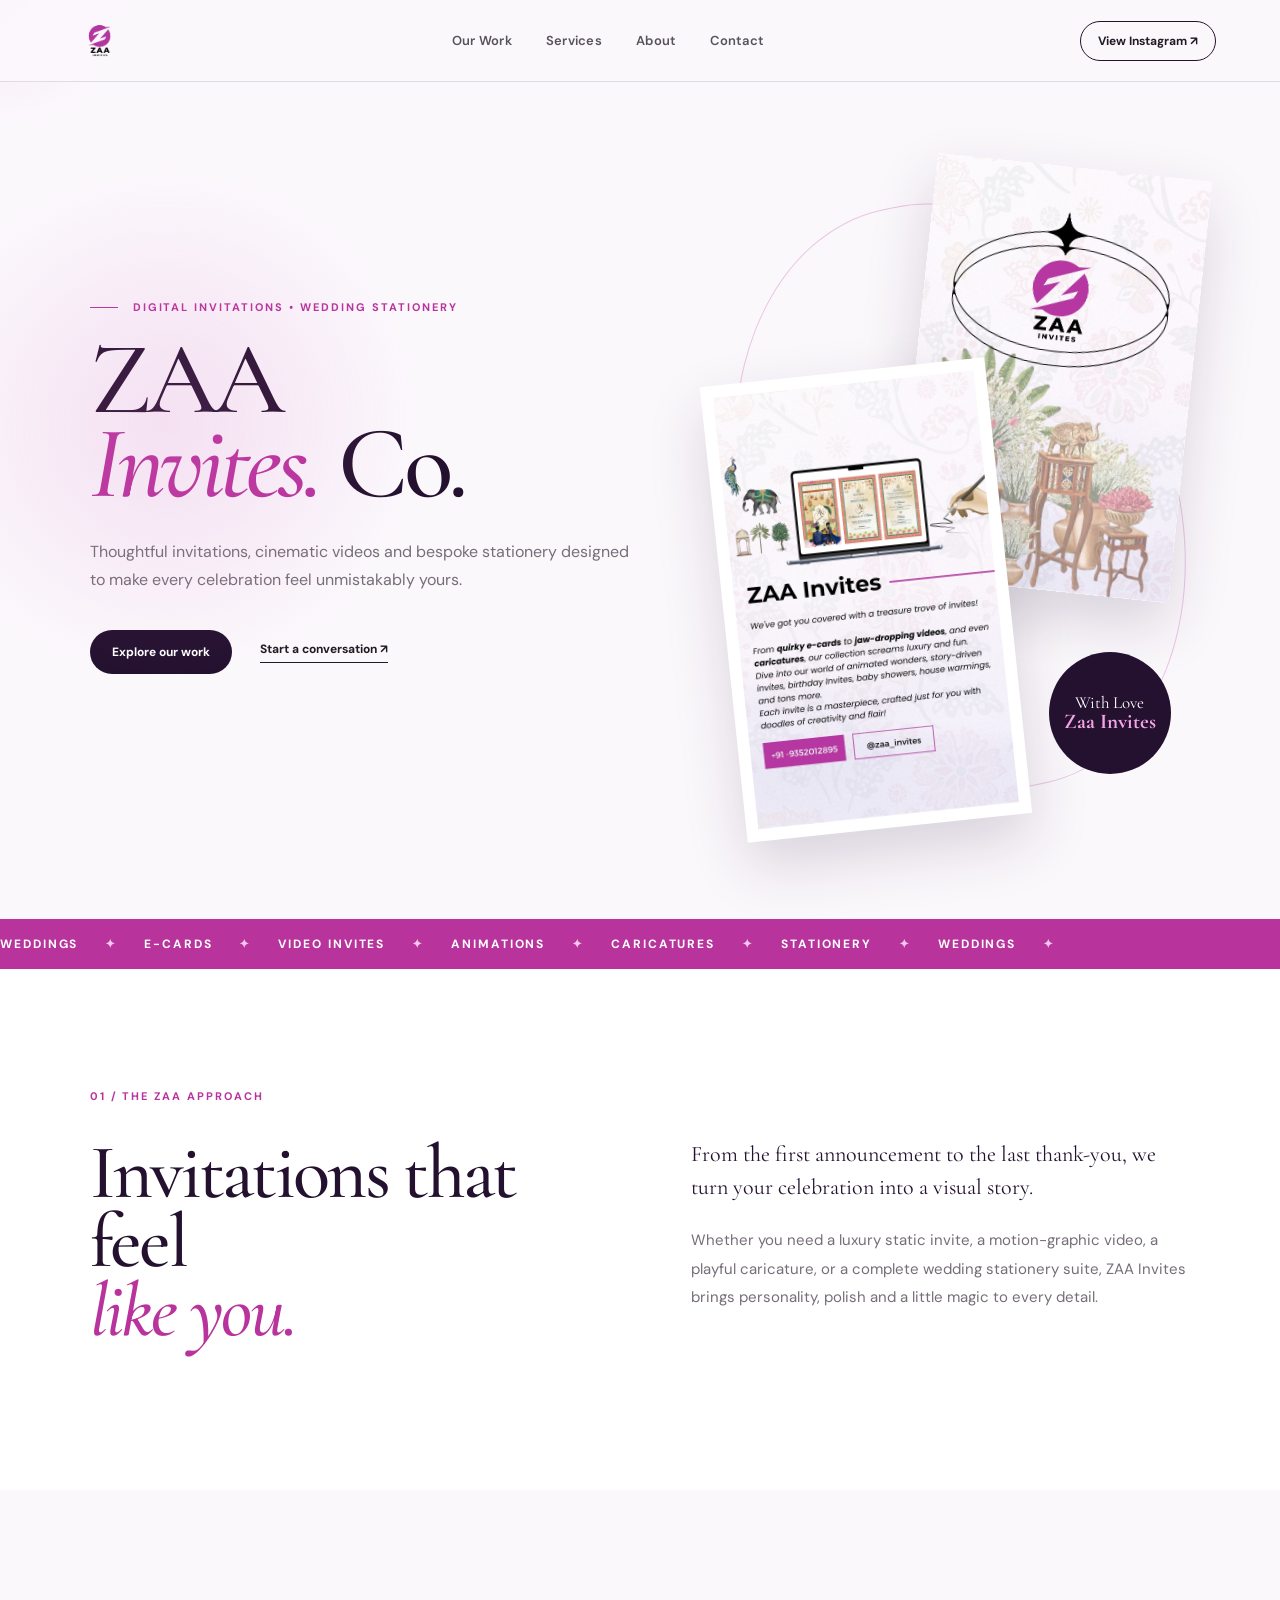
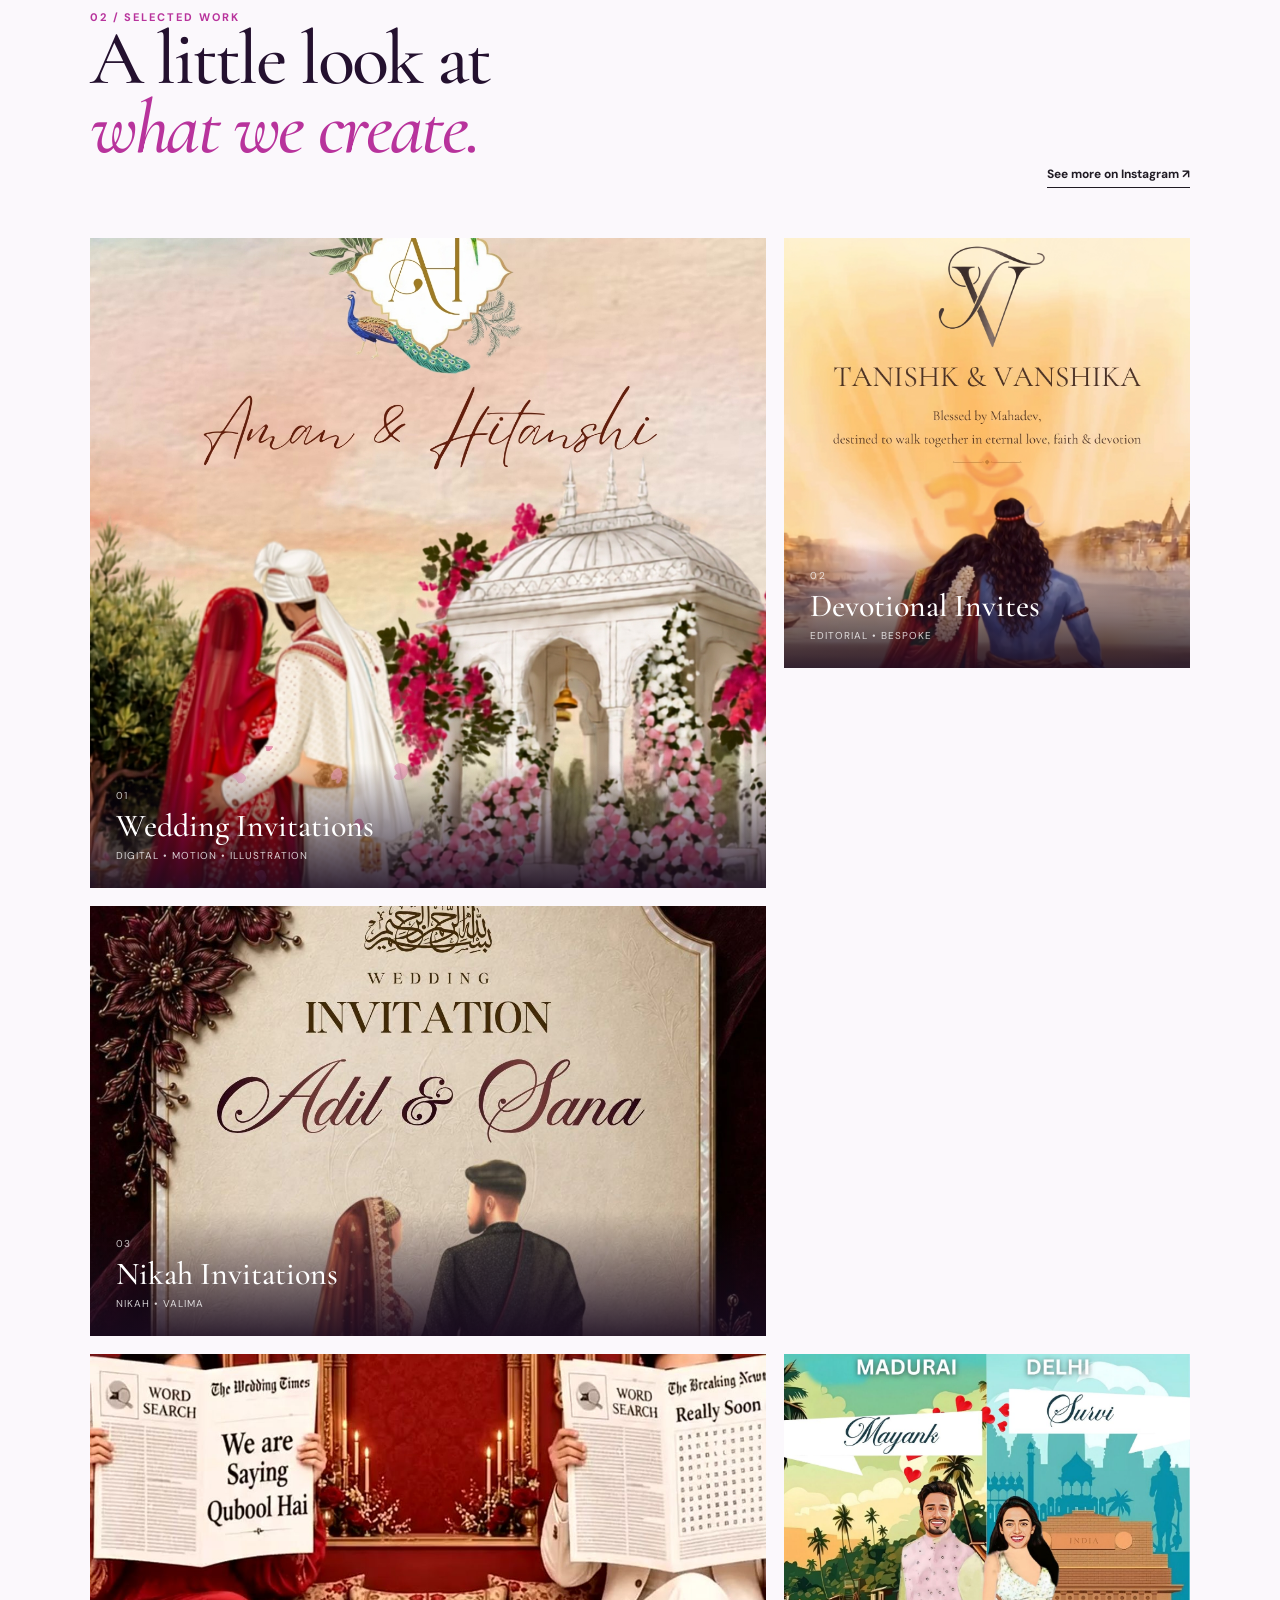
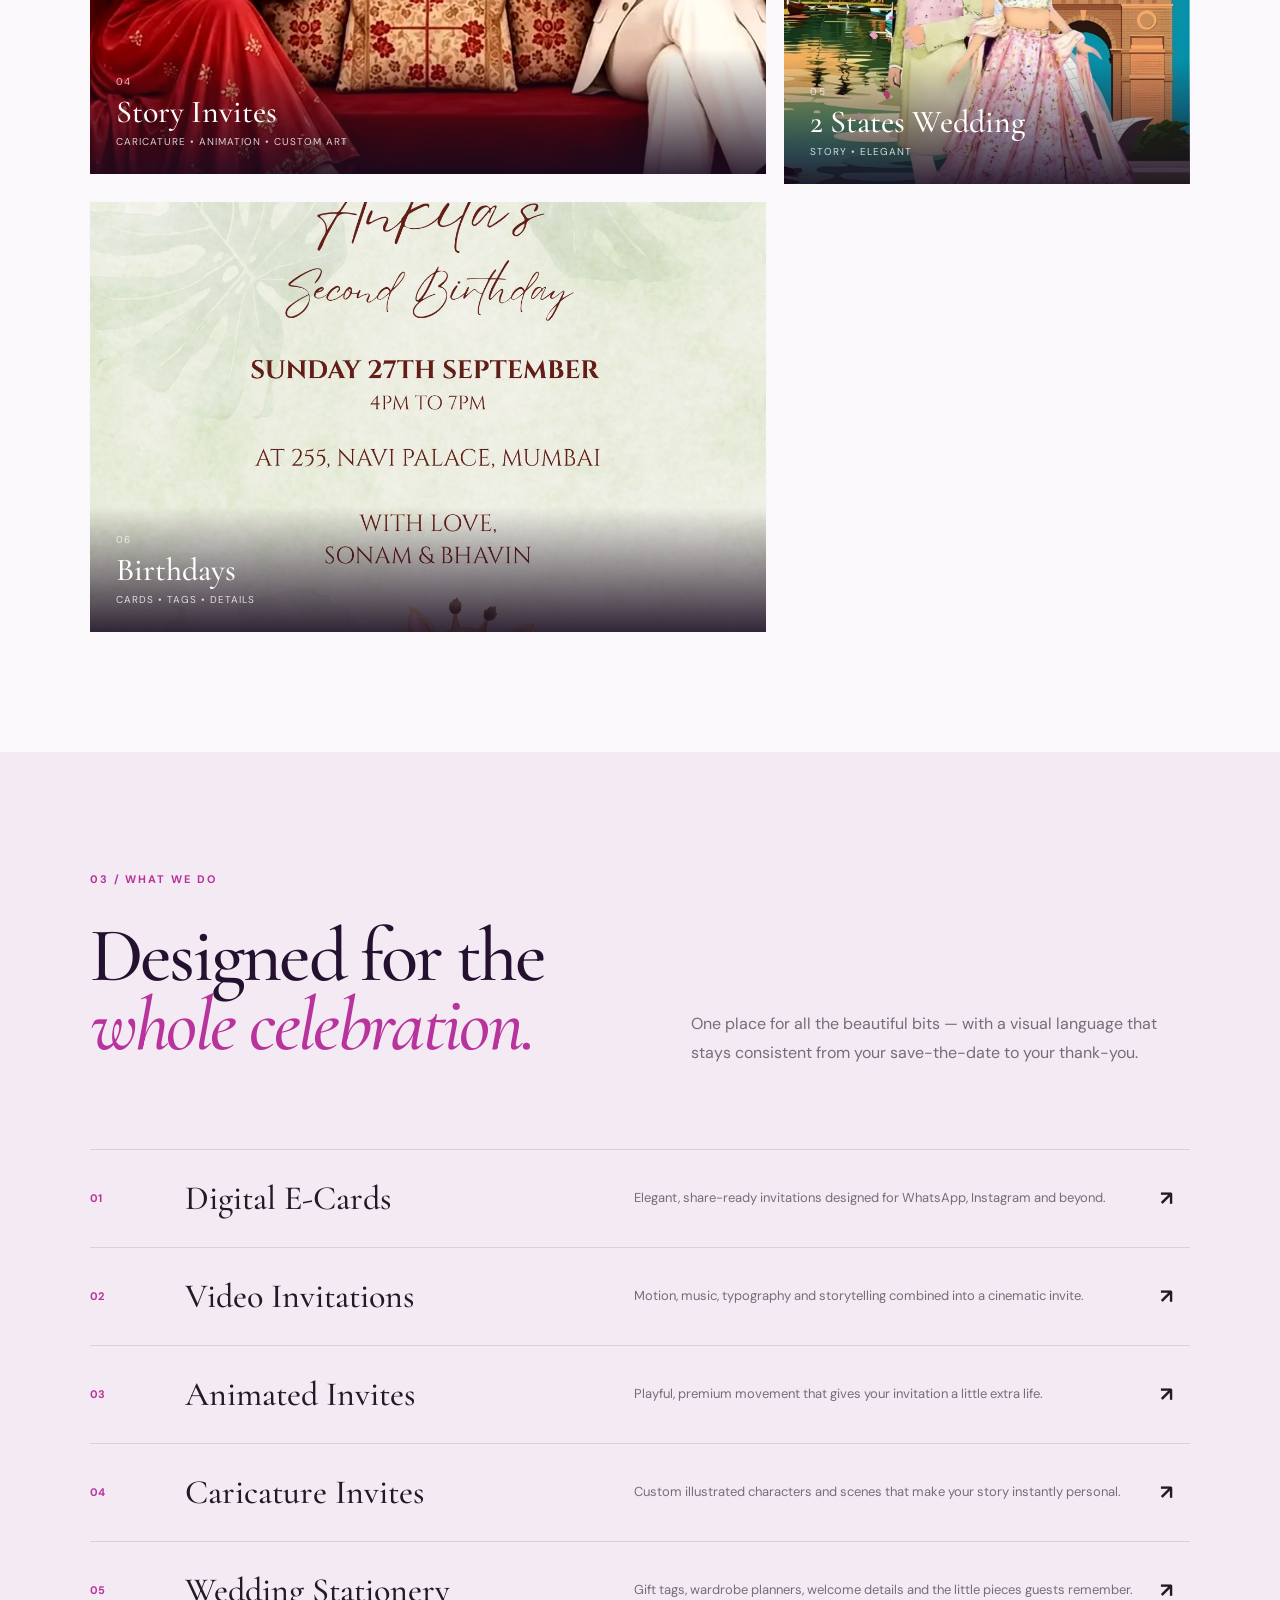
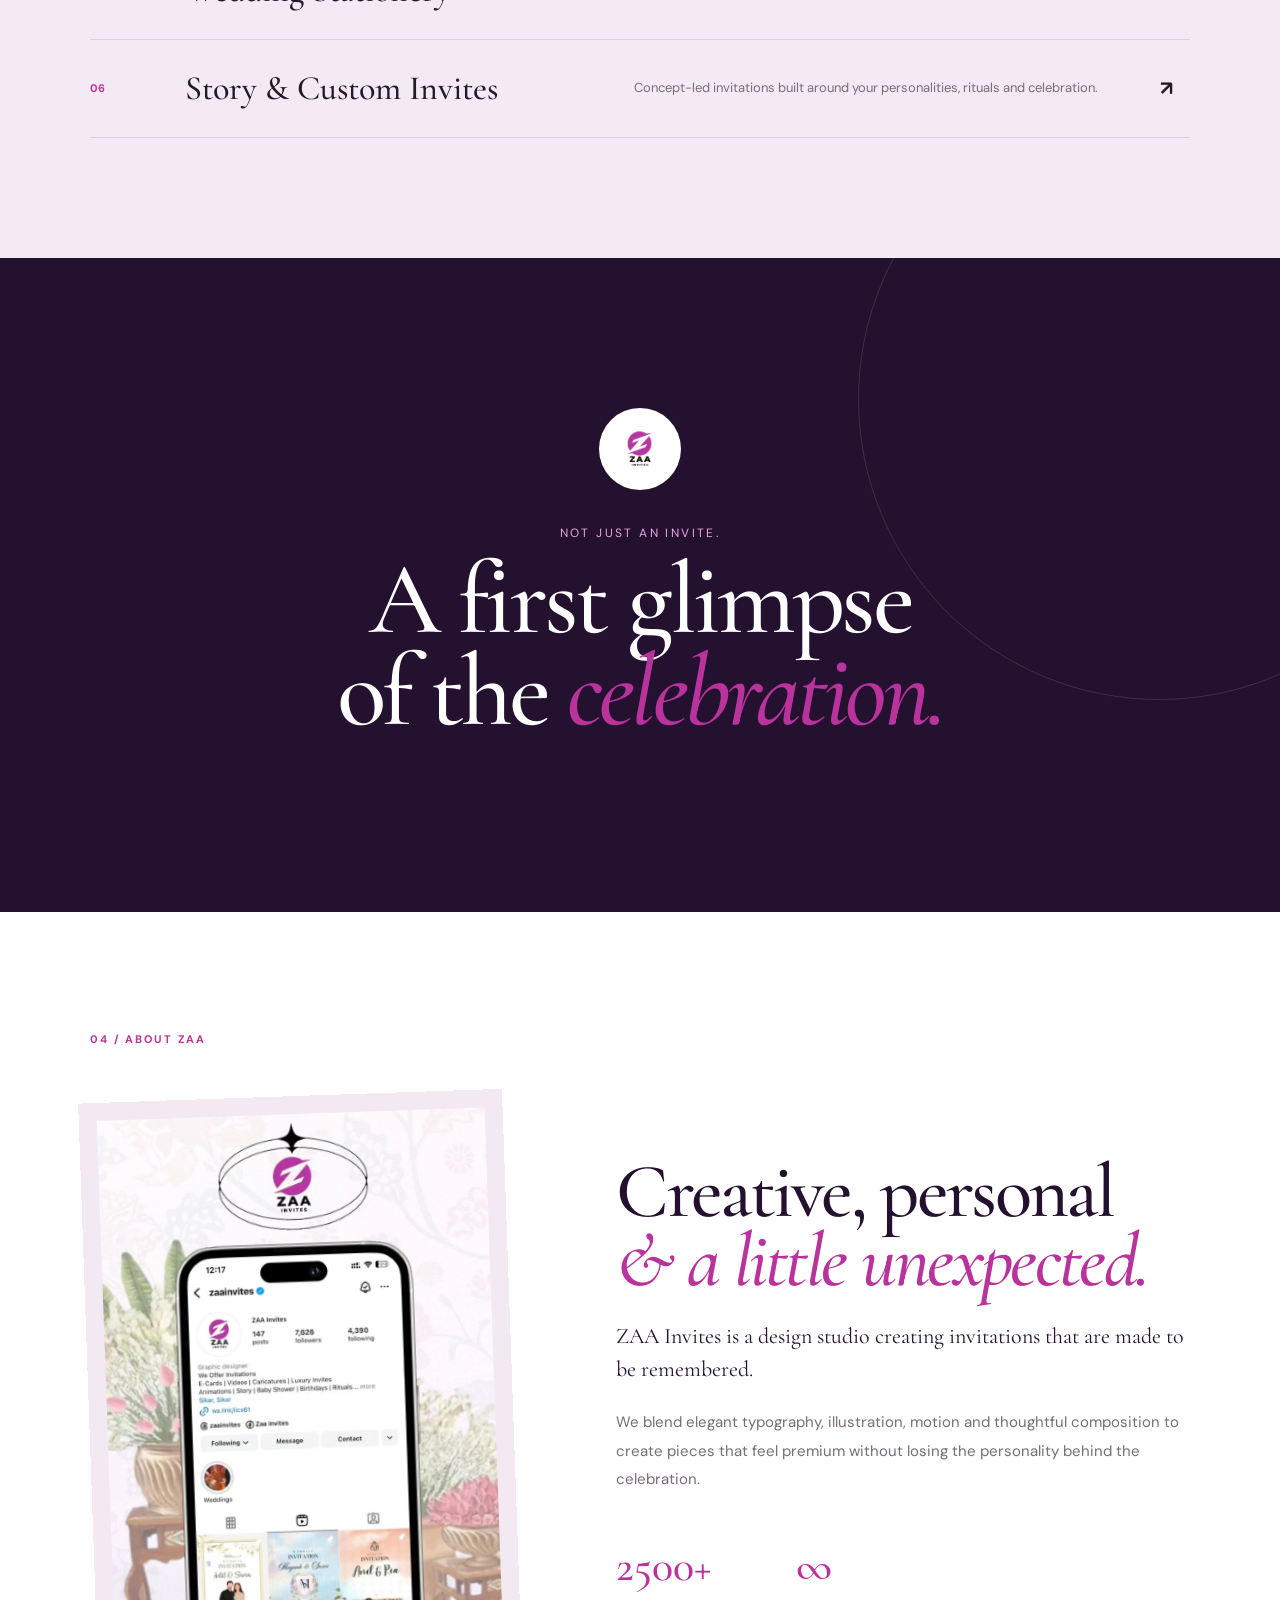
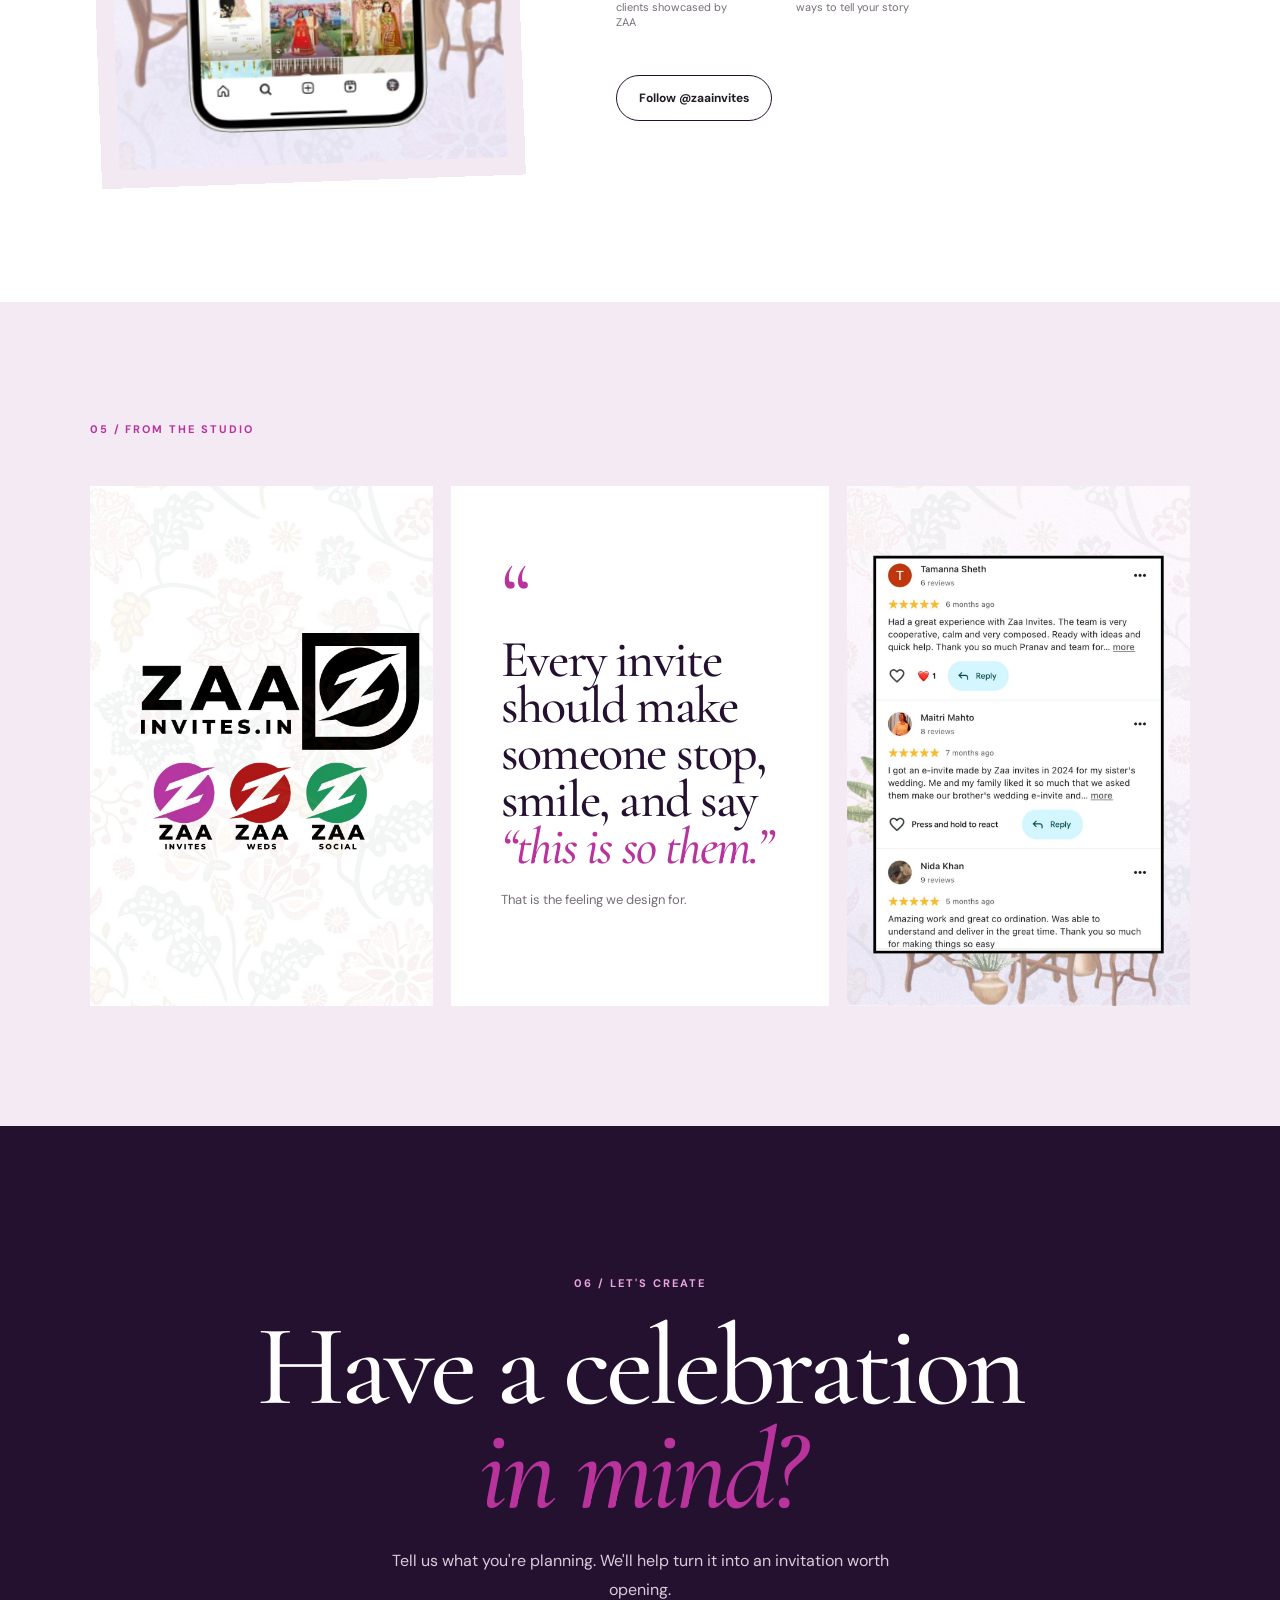
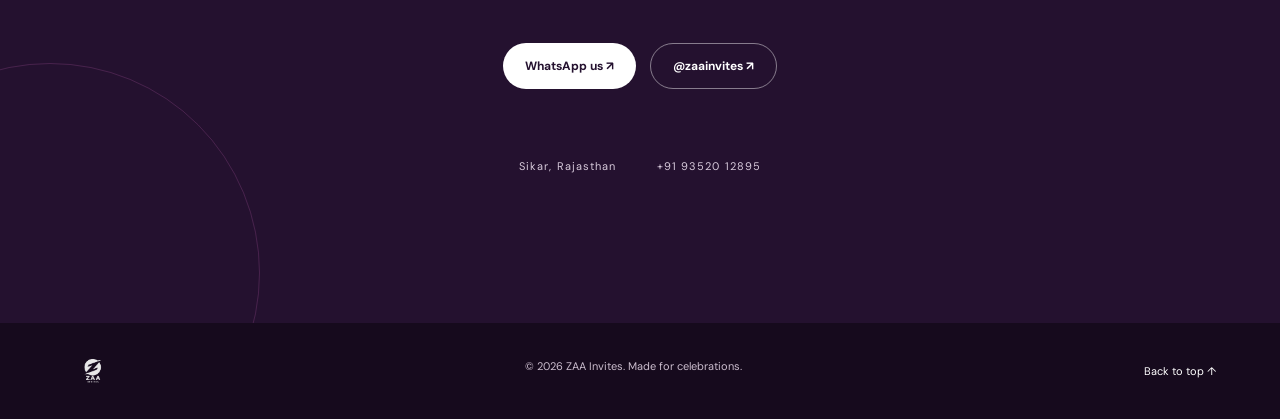
==== commit a9c073c0: "Update index.html" ====
--- a/index.html
+++ b/index.html
@@ -4,7 +4,7 @@
   <meta charset="UTF-8">
   <meta name="viewport" content="width=device-width, initial-scale=1.0">
   <meta name="description" content="ZAA Invites — luxury digital invitations, wedding stationery, animated invites, caricatures and bespoke celebration designs.">
-  <title>ZAA Invites — Your Story, Beautifully Invited</title>
+  <title>ZAA Invites — ZAA Invites, Design Your Day</title>
   <link rel="preconnect" href="https://fonts.googleapis.com">
   <link rel="preconnect" href="https://fonts.gstatic.com" crossorigin>
   <link href="https://fonts.googleapis.com/css2?family=Cormorant+Garamond:wght@400;500;600;700&family=DM+Sans:wght@400;500;600;700&family=Playfair+Display:wght@500;600;700&display=swap" rel="stylesheet">
@@ -30,7 +30,7 @@
     <section class="hero">
       <div class="hero-copy reveal">
         <p class="eyebrow"><span></span> DIGITAL INVITATIONS • WEDDING STATIONERY</p>
-        <h1>Your story.<br><em>Beautifully</em> invited.</h1>
+        <h1>ZAA <br><em>Invites.</em> Co.</h1>
         <p class="hero-text">Thoughtful invitations, cinematic videos and bespoke stationery designed to make every celebration feel unmistakably yours.</p>
         <div class="hero-actions">
           <a class="button button-dark" href="#work">Explore our work</a>
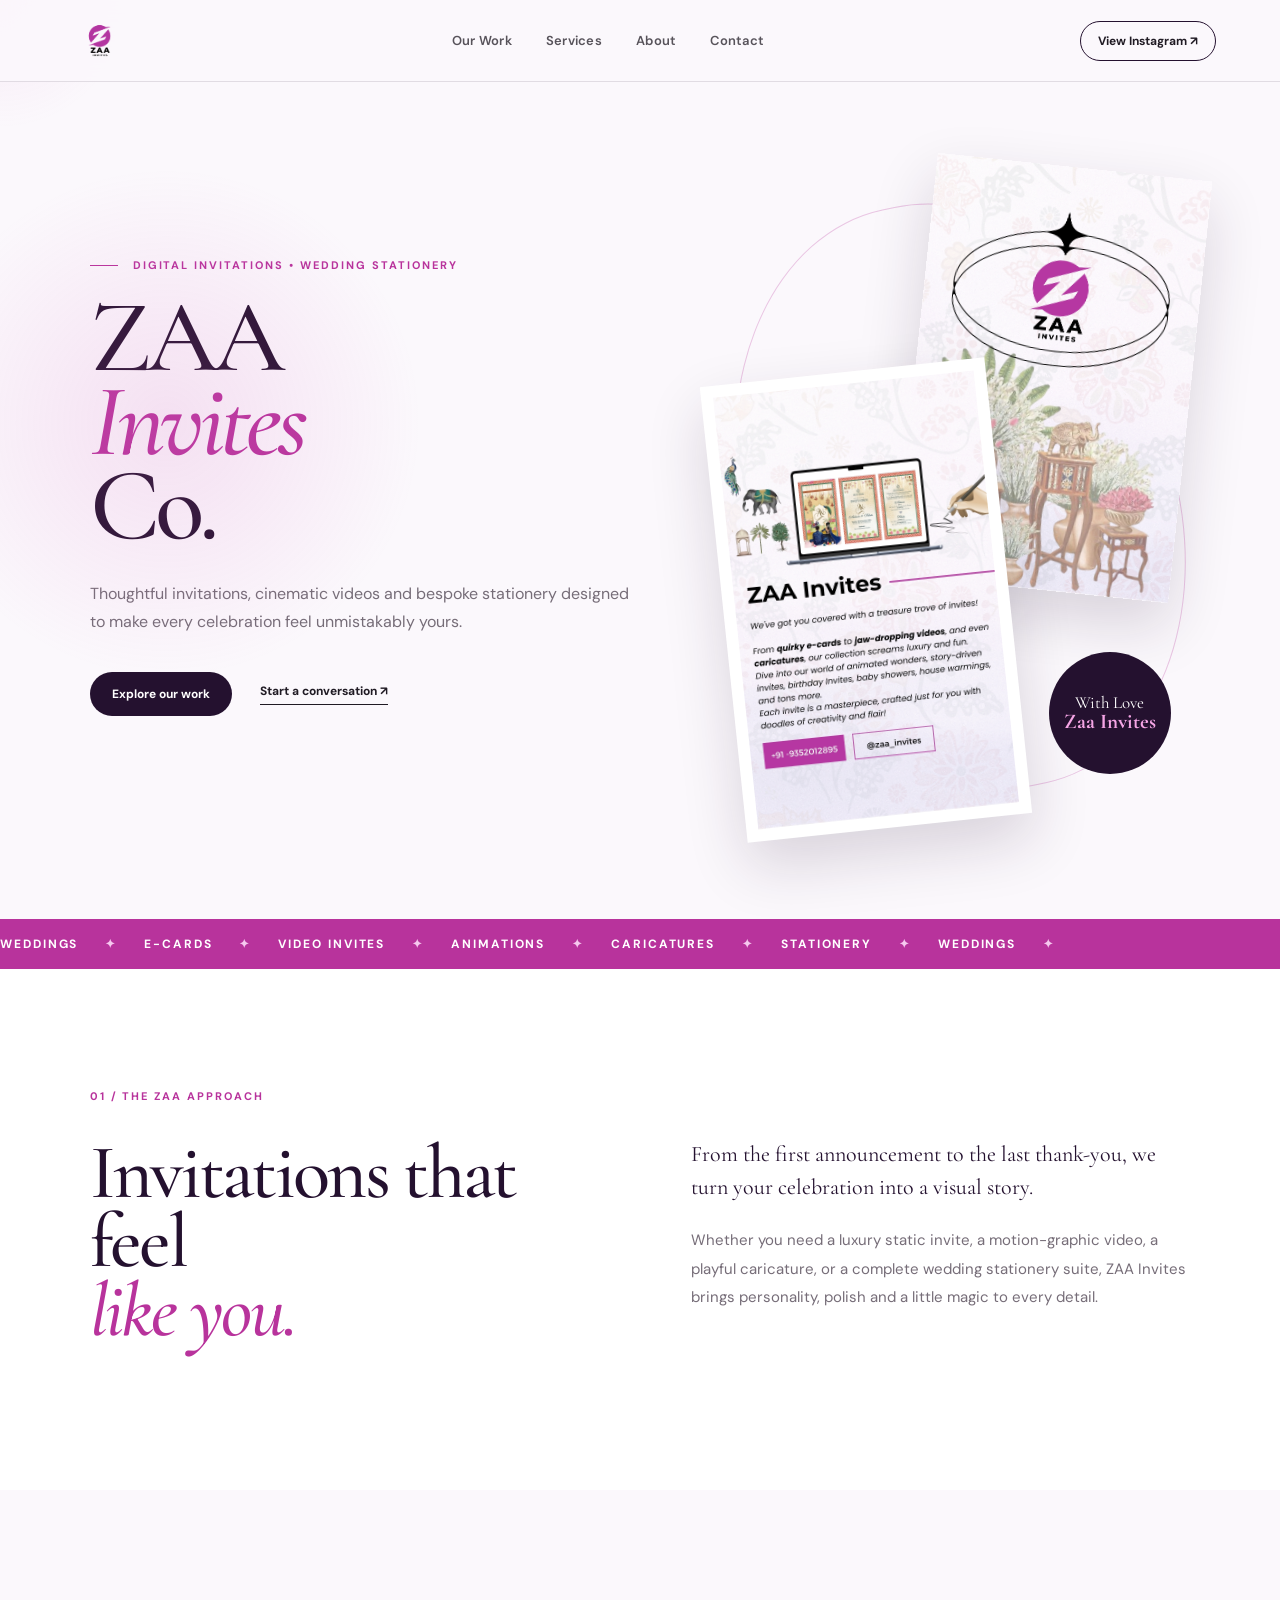
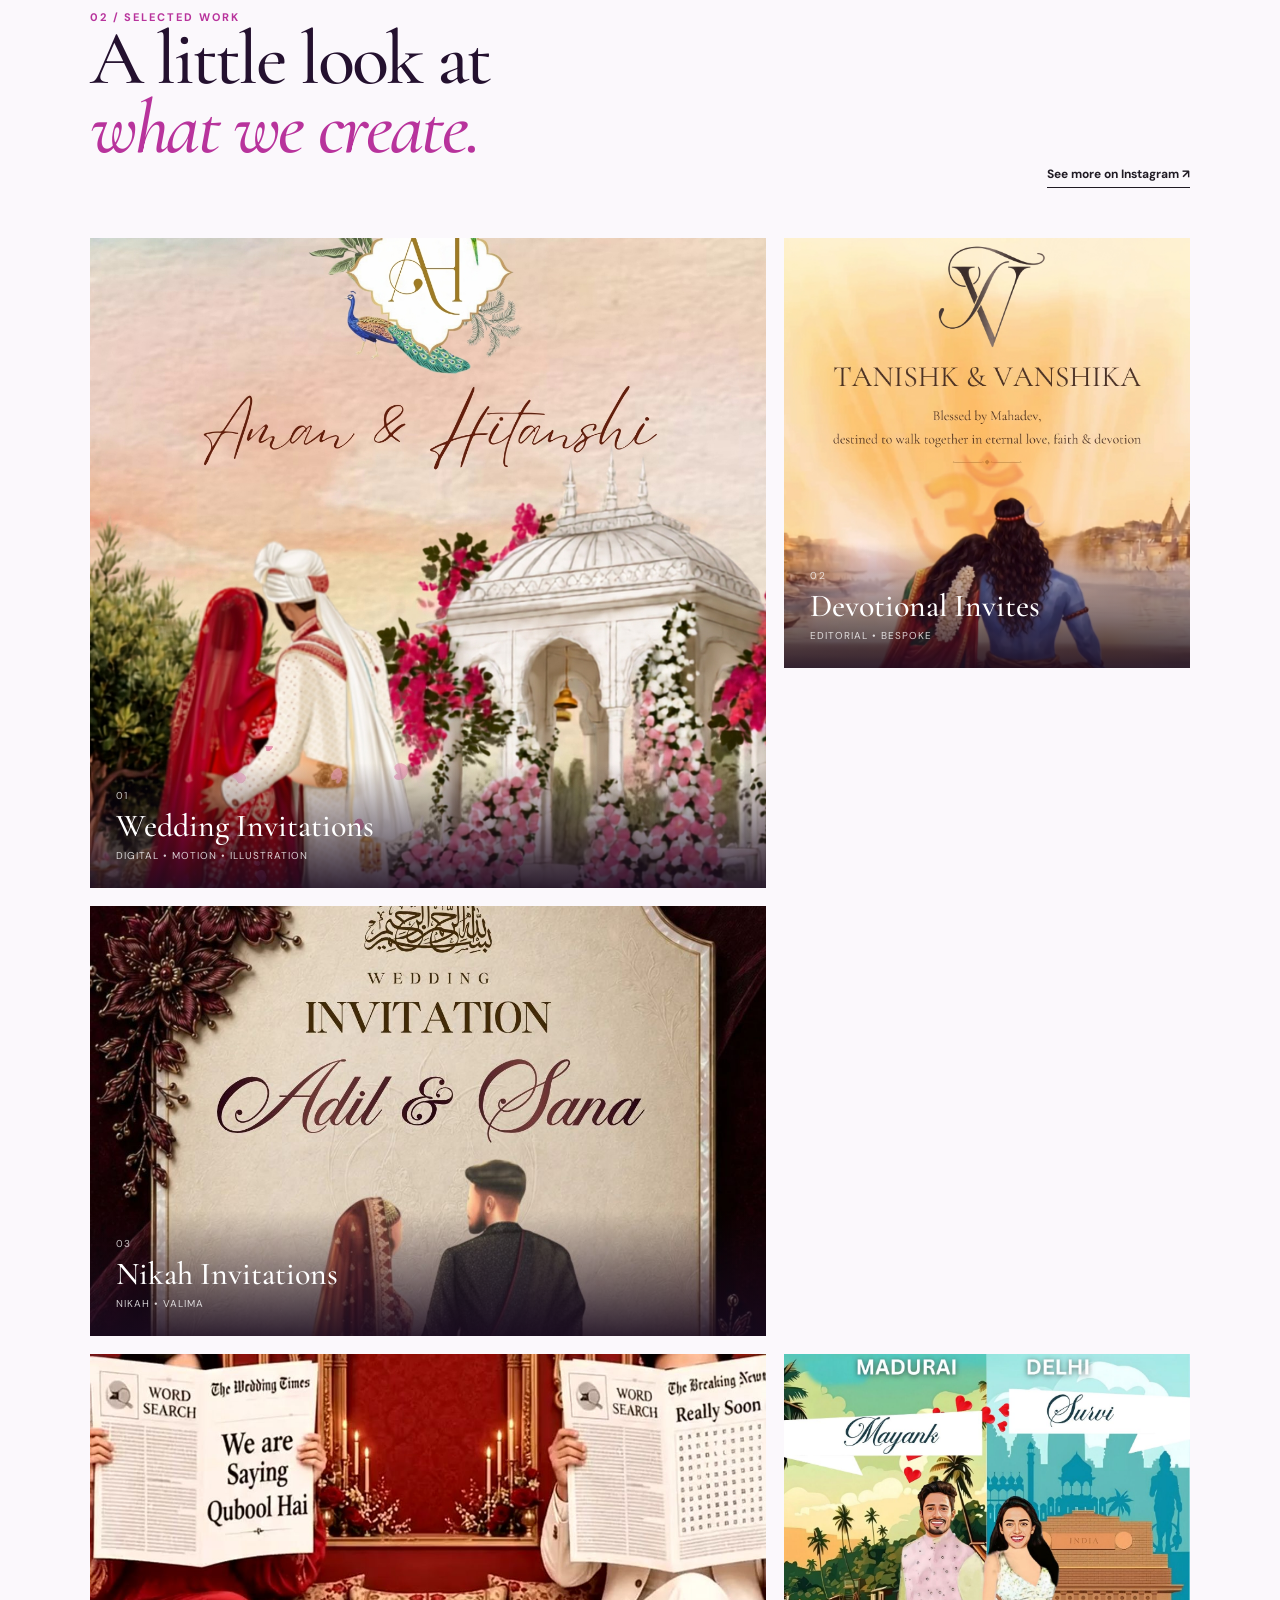
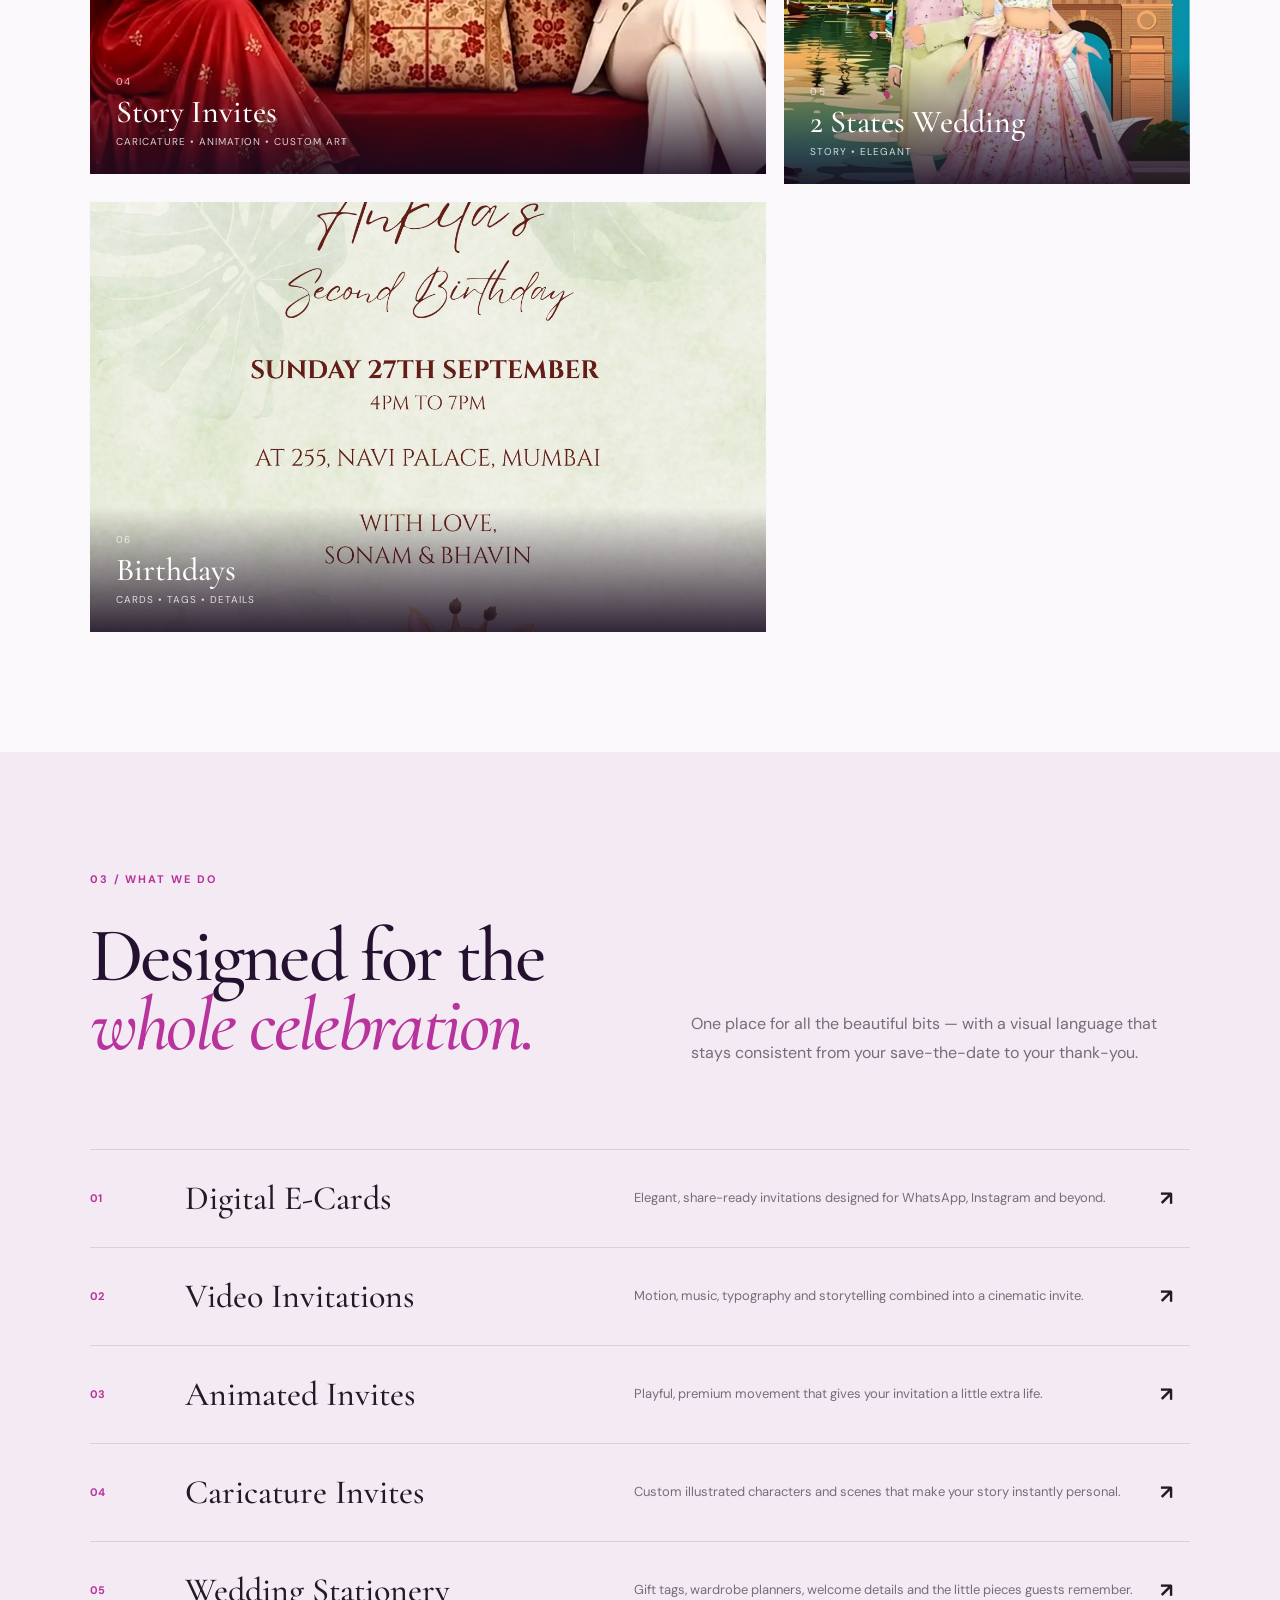
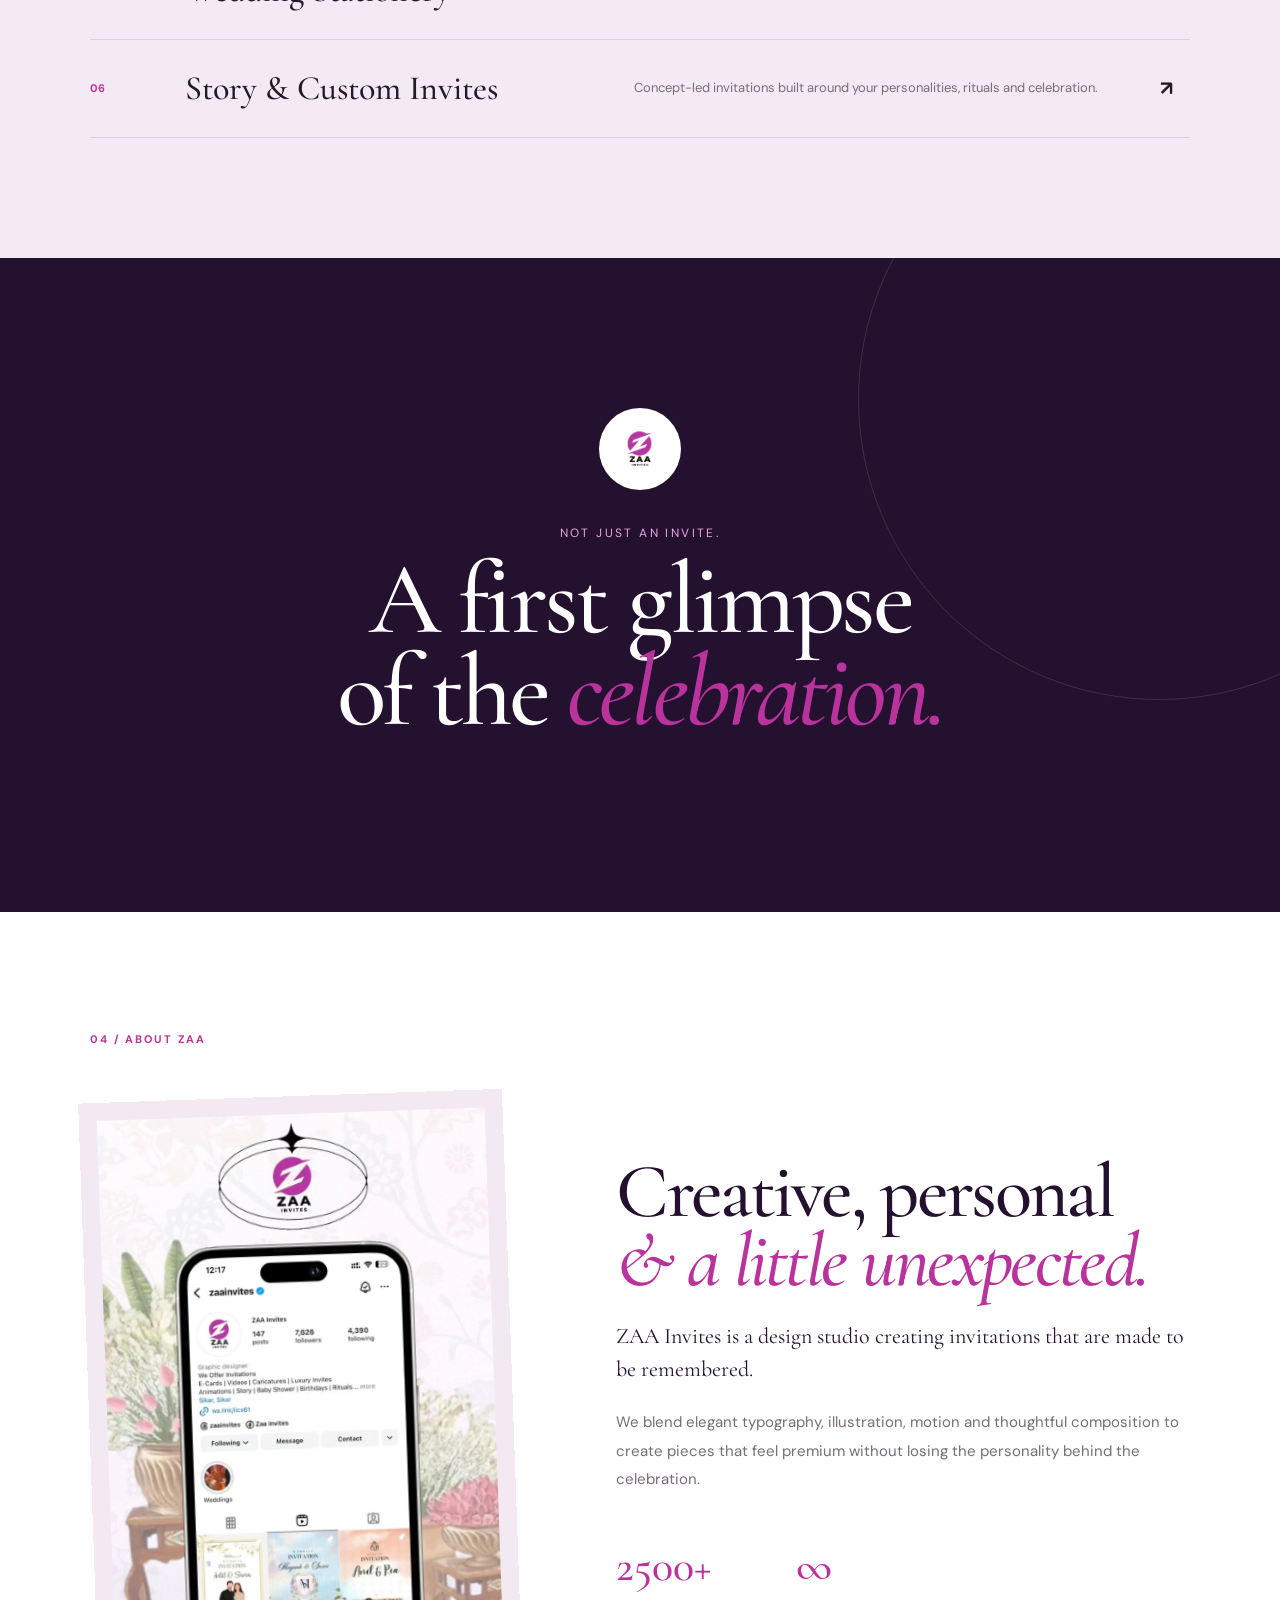
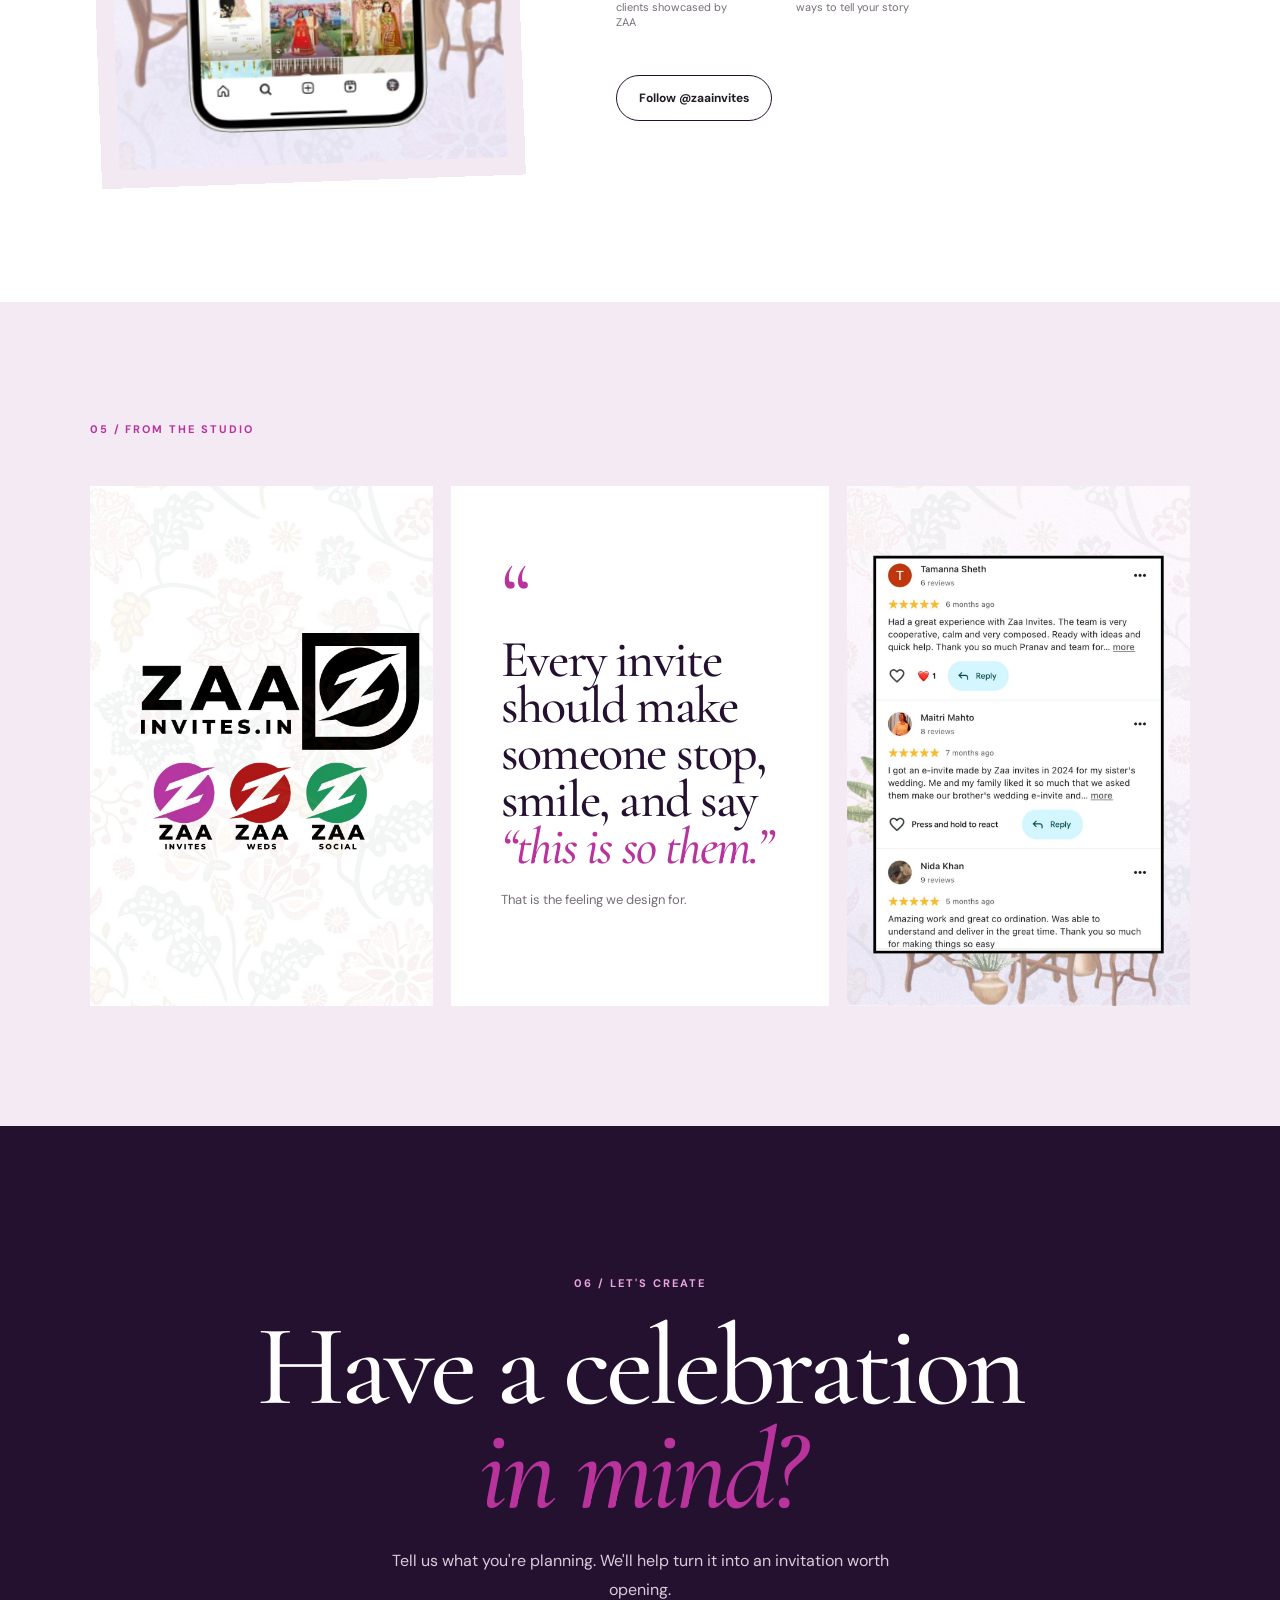
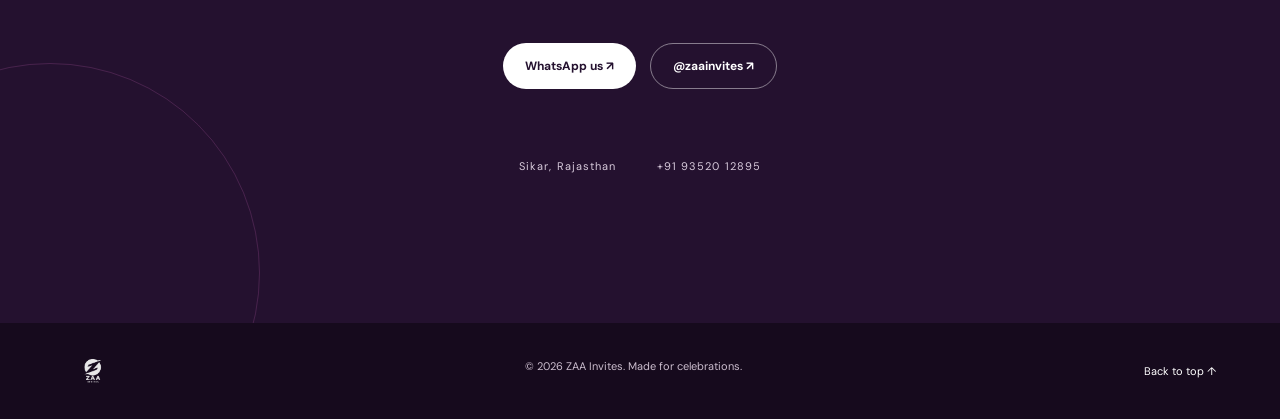
==== commit 943f94dd: "Update index.html" ====
--- a/index.html
+++ b/index.html
@@ -30,7 +30,7 @@
     <section class="hero">
       <div class="hero-copy reveal">
         <p class="eyebrow"><span></span> DIGITAL INVITATIONS • WEDDING STATIONERY</p>
-        <h1>ZAA <br><em>Invites.</em> Co.</h1>
+        <h1>ZAA<br><em>Invites</em><br>Co.</h1>
         <p class="hero-text">Thoughtful invitations, cinematic videos and bespoke stationery designed to make every celebration feel unmistakably yours.</p>
         <div class="hero-actions">
           <a class="button button-dark" href="#work">Explore our work</a>
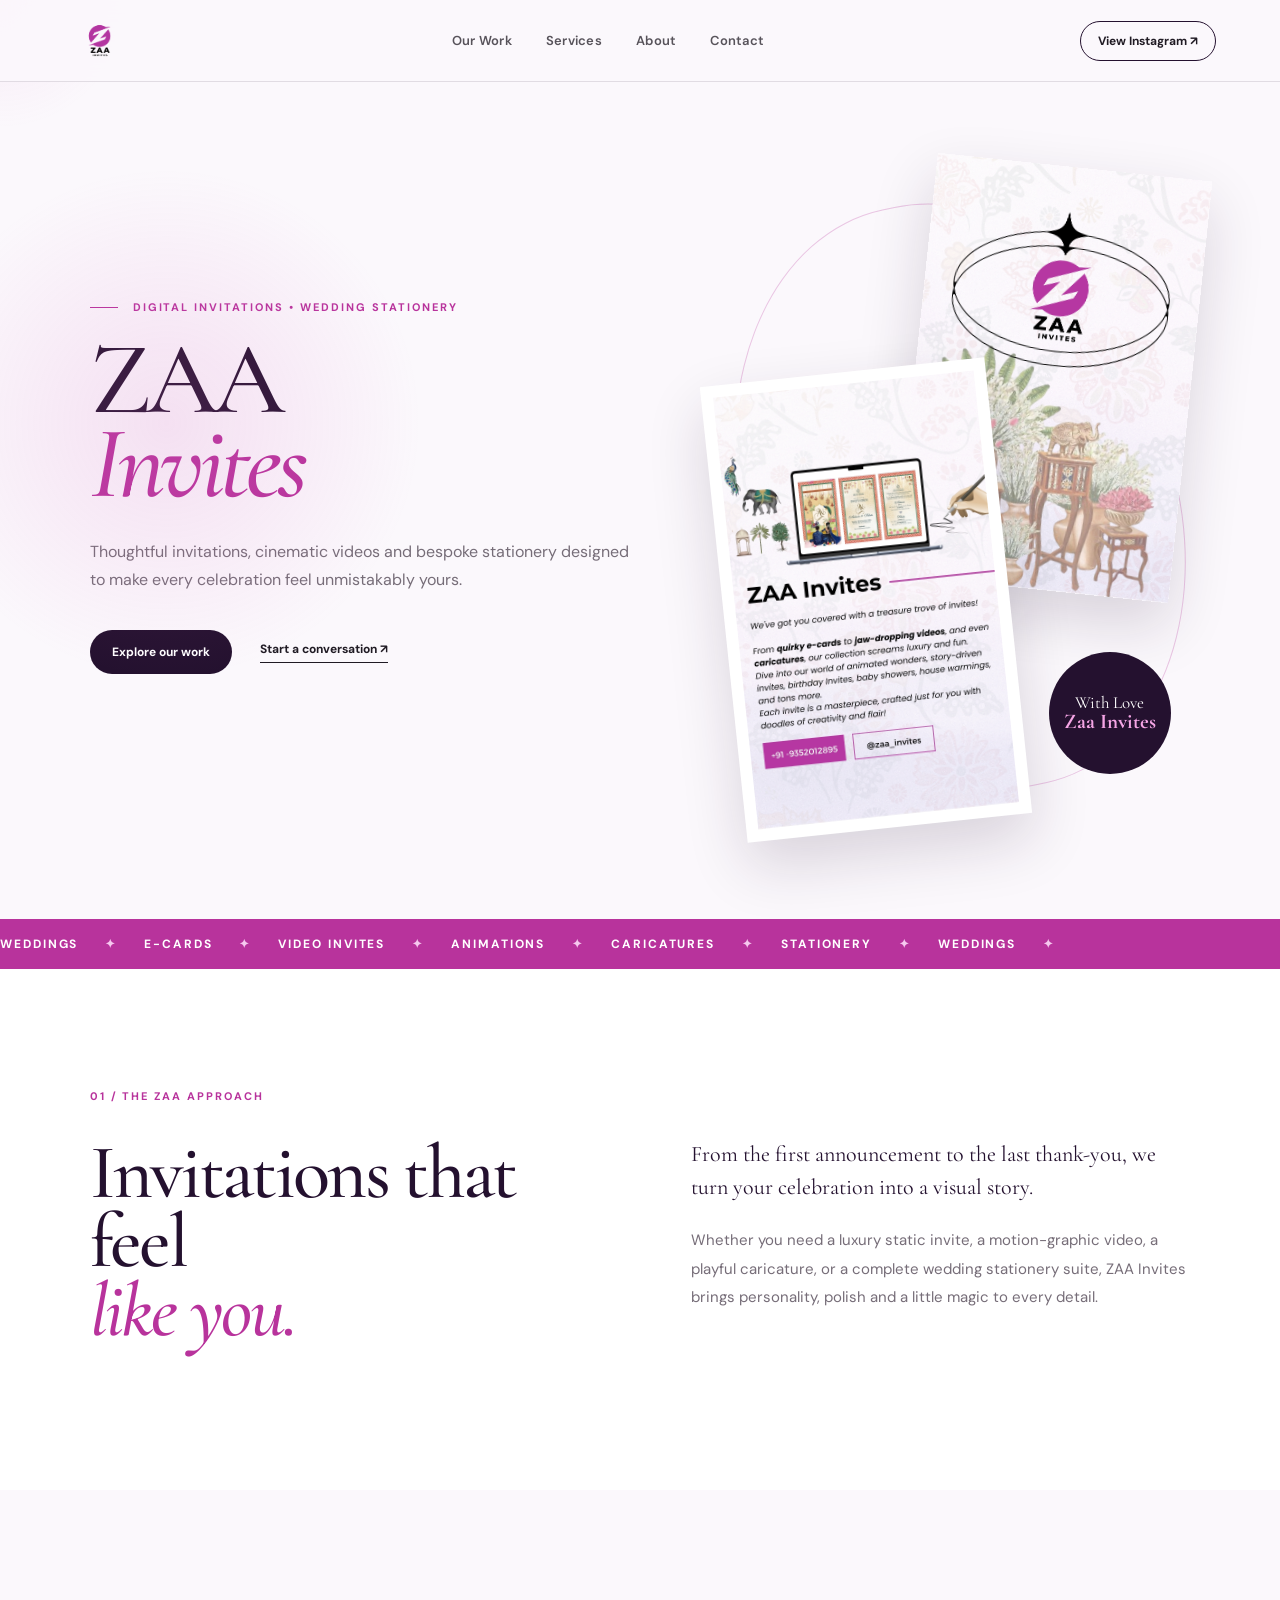
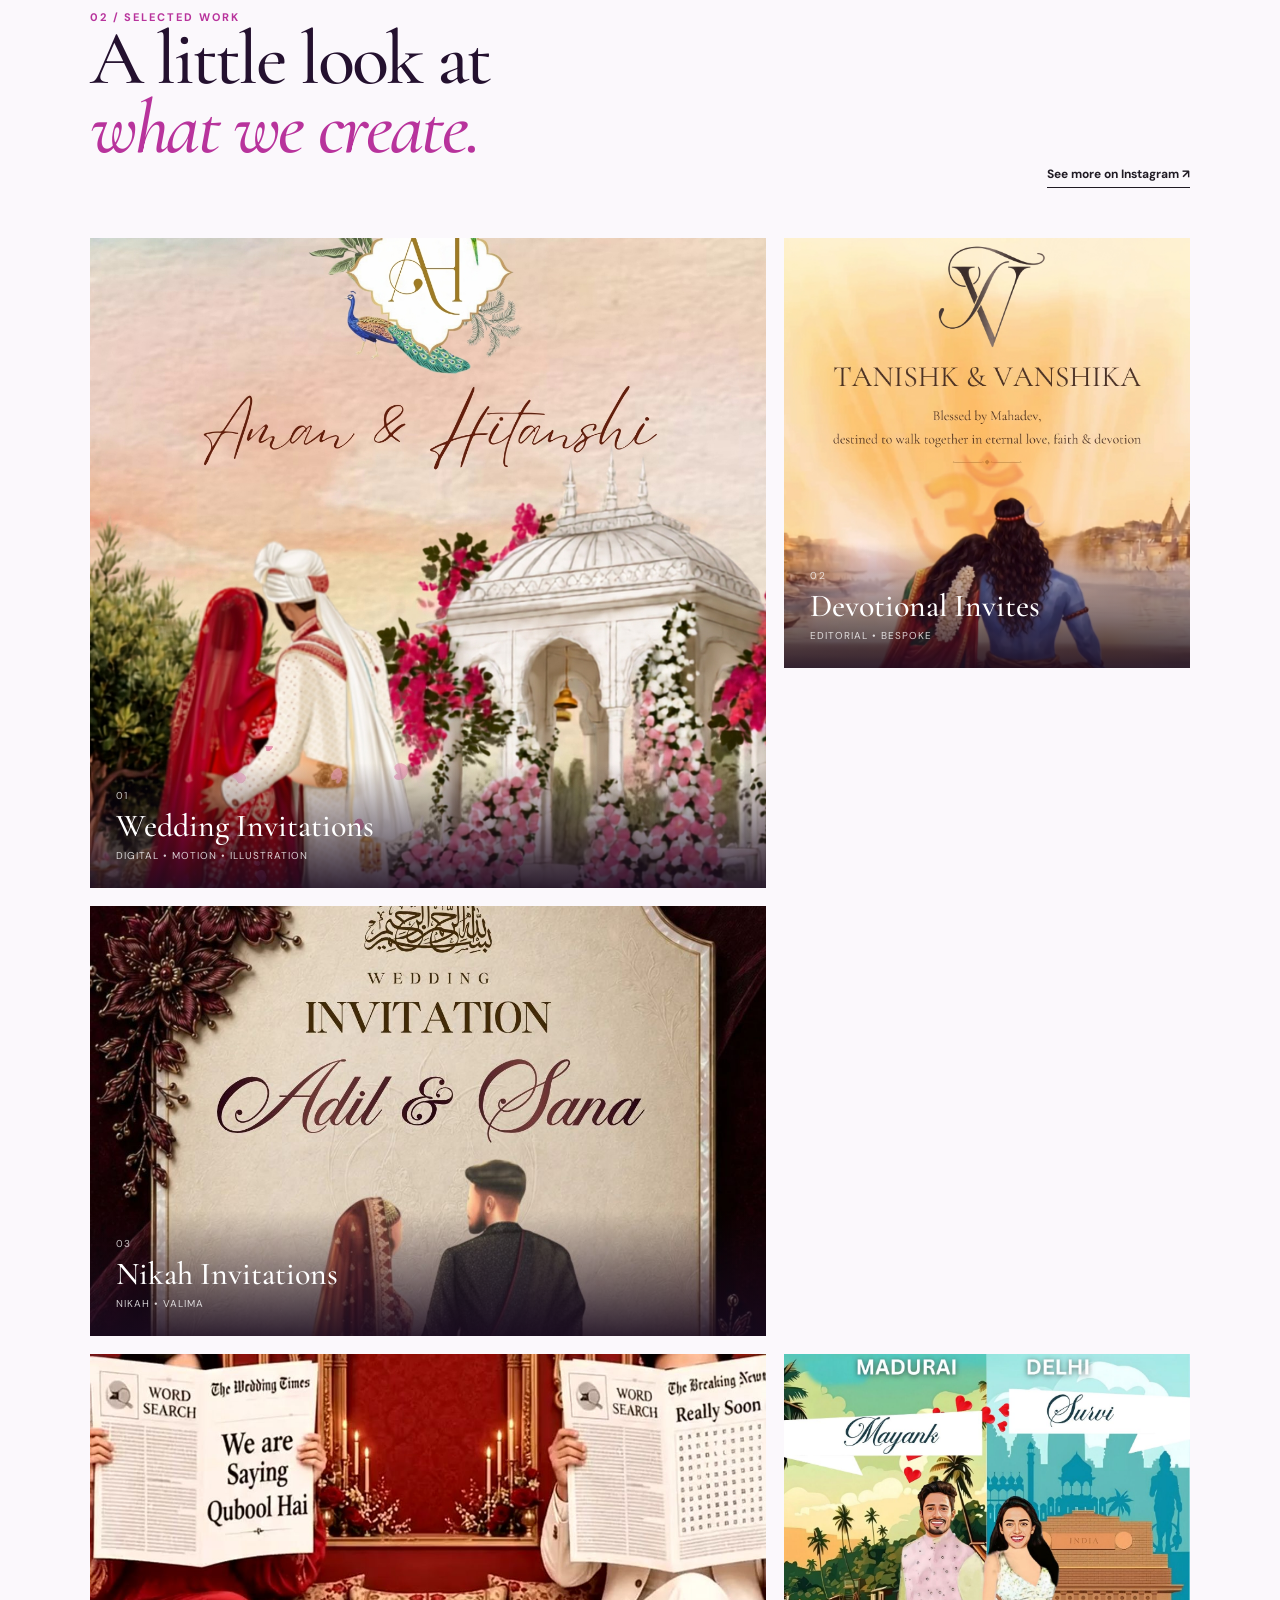
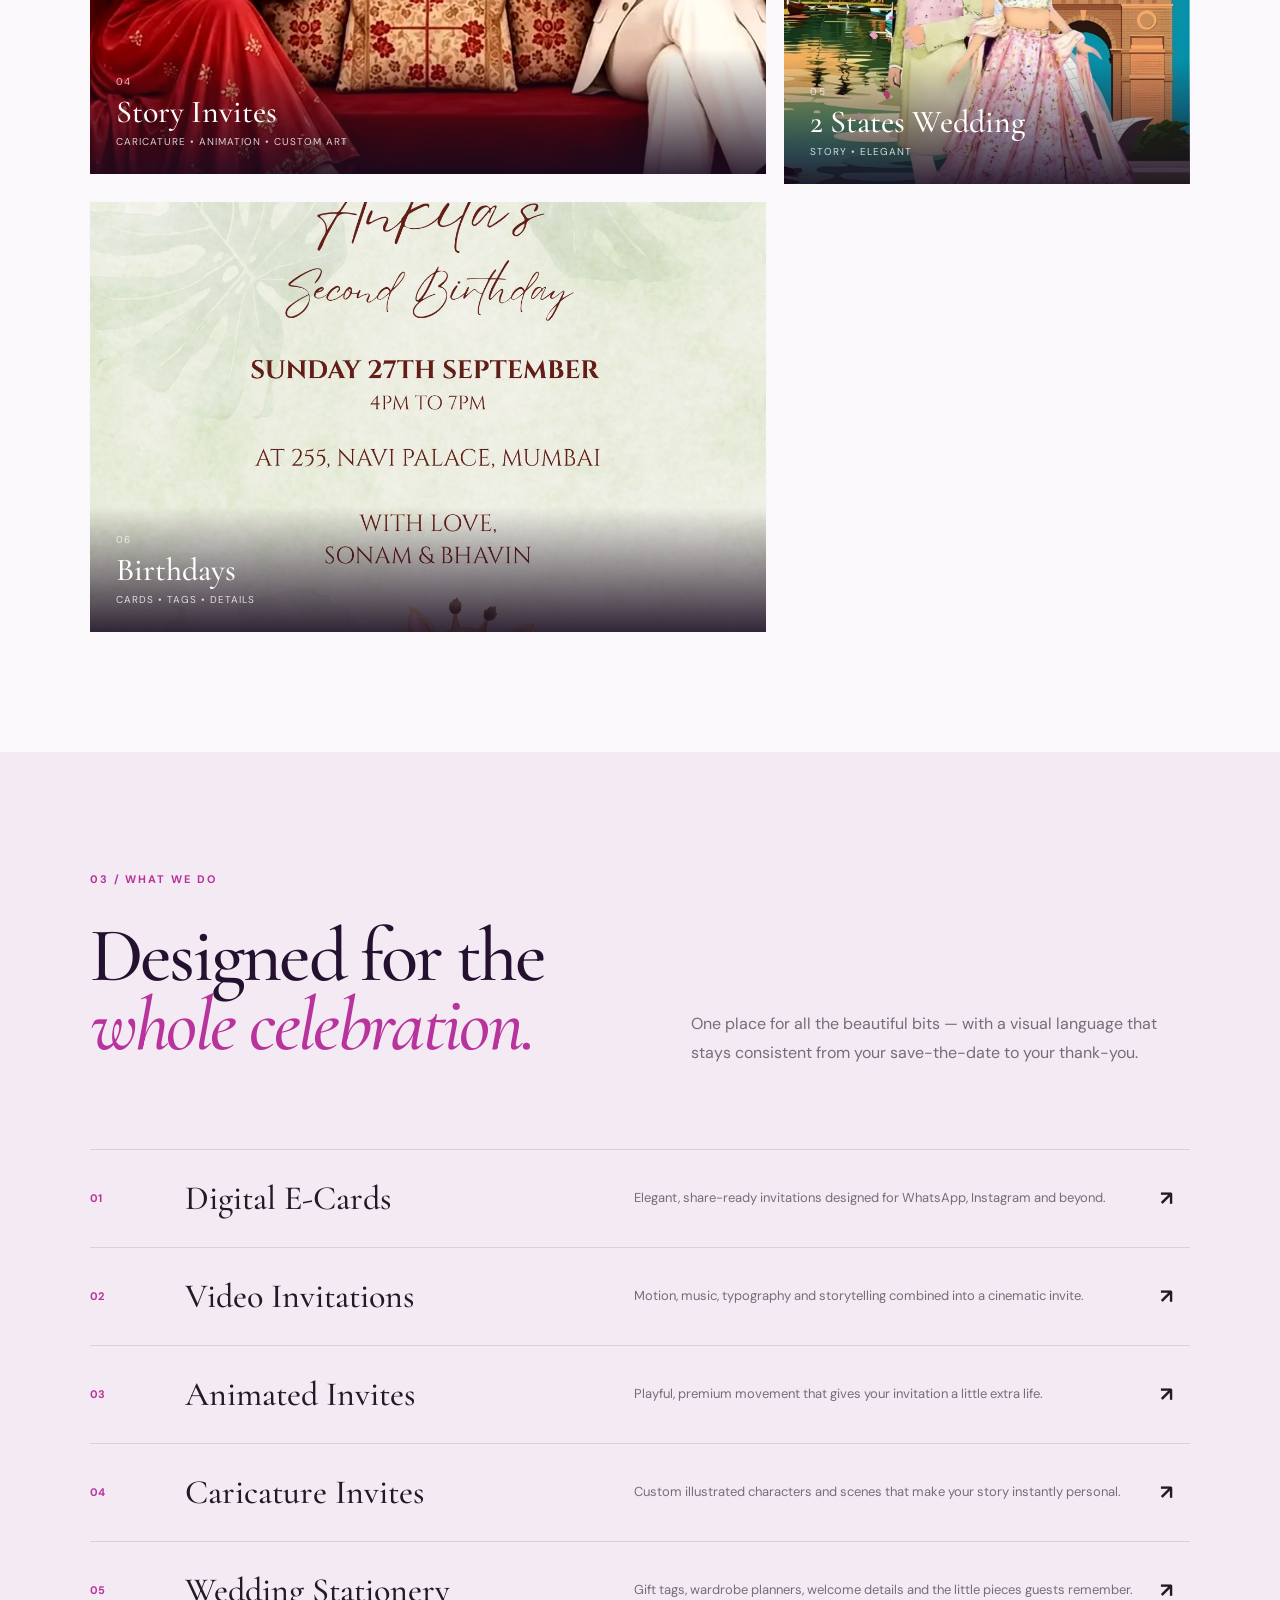
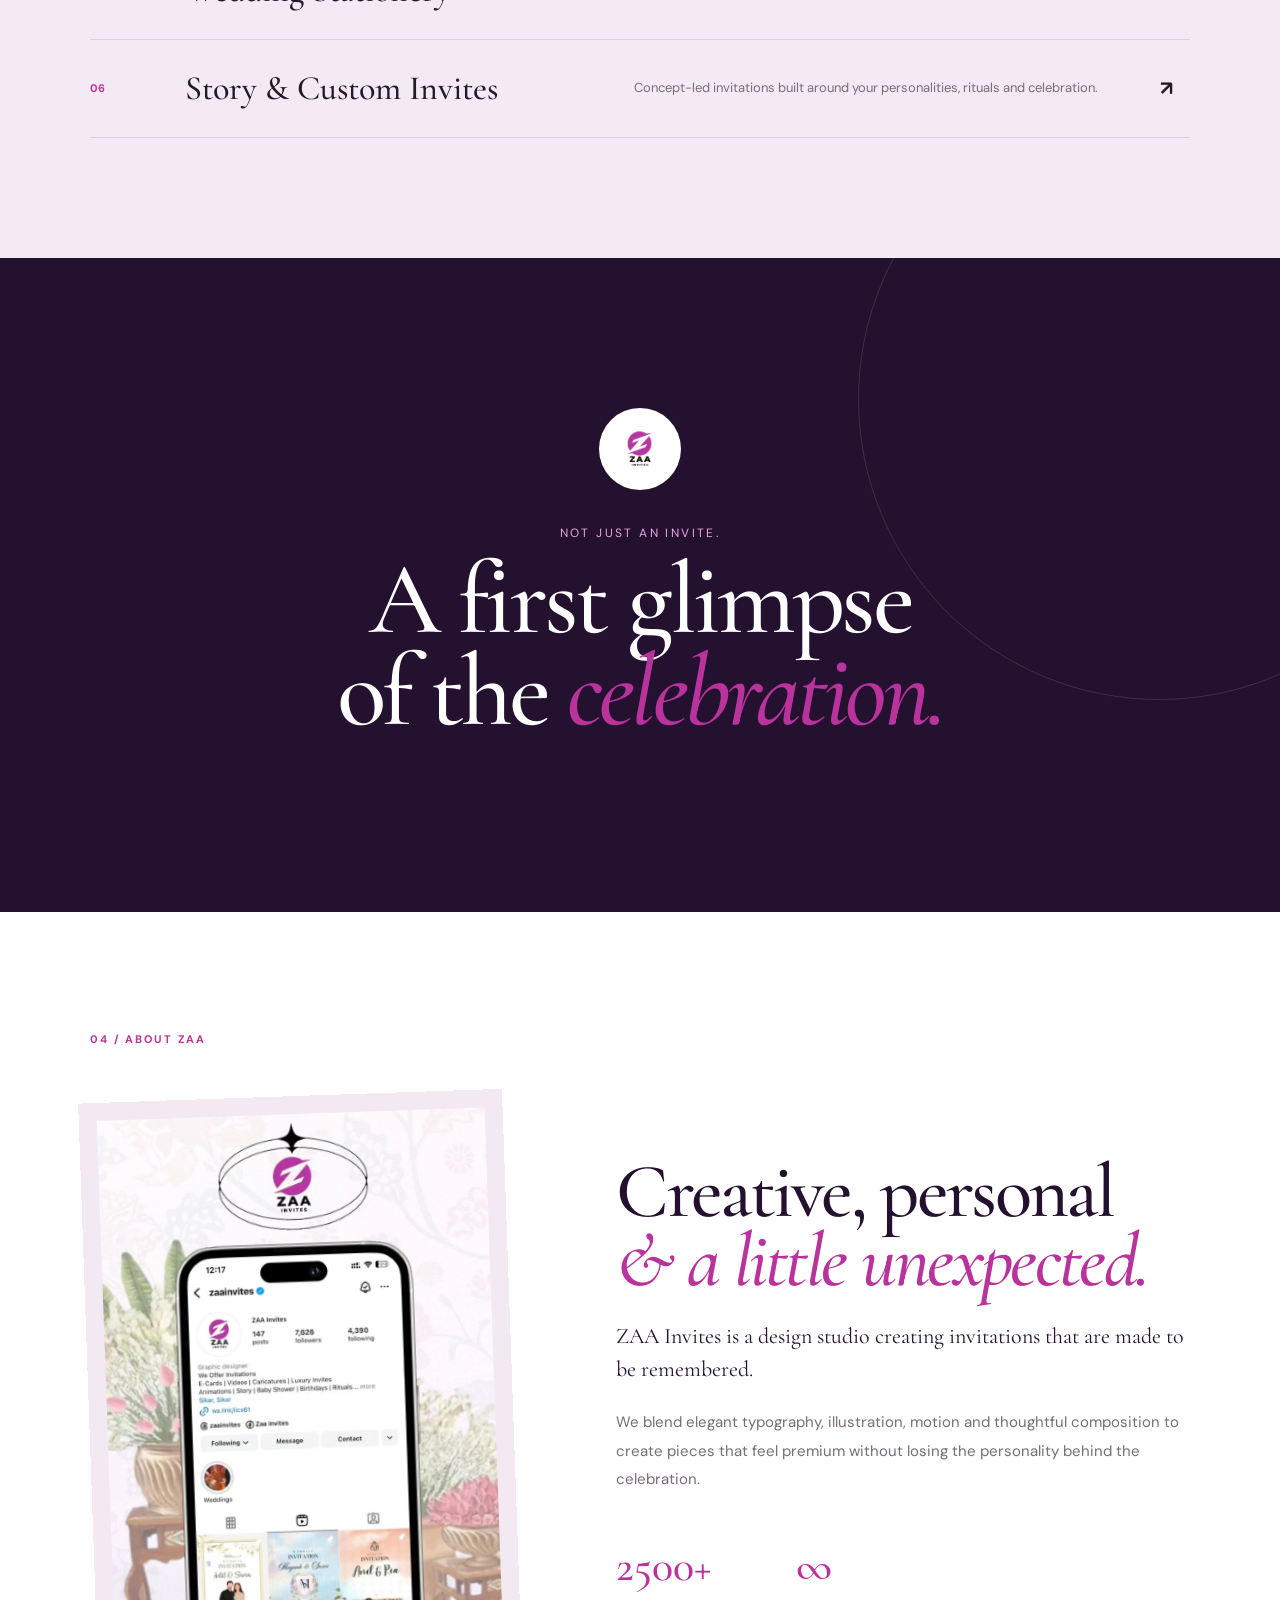
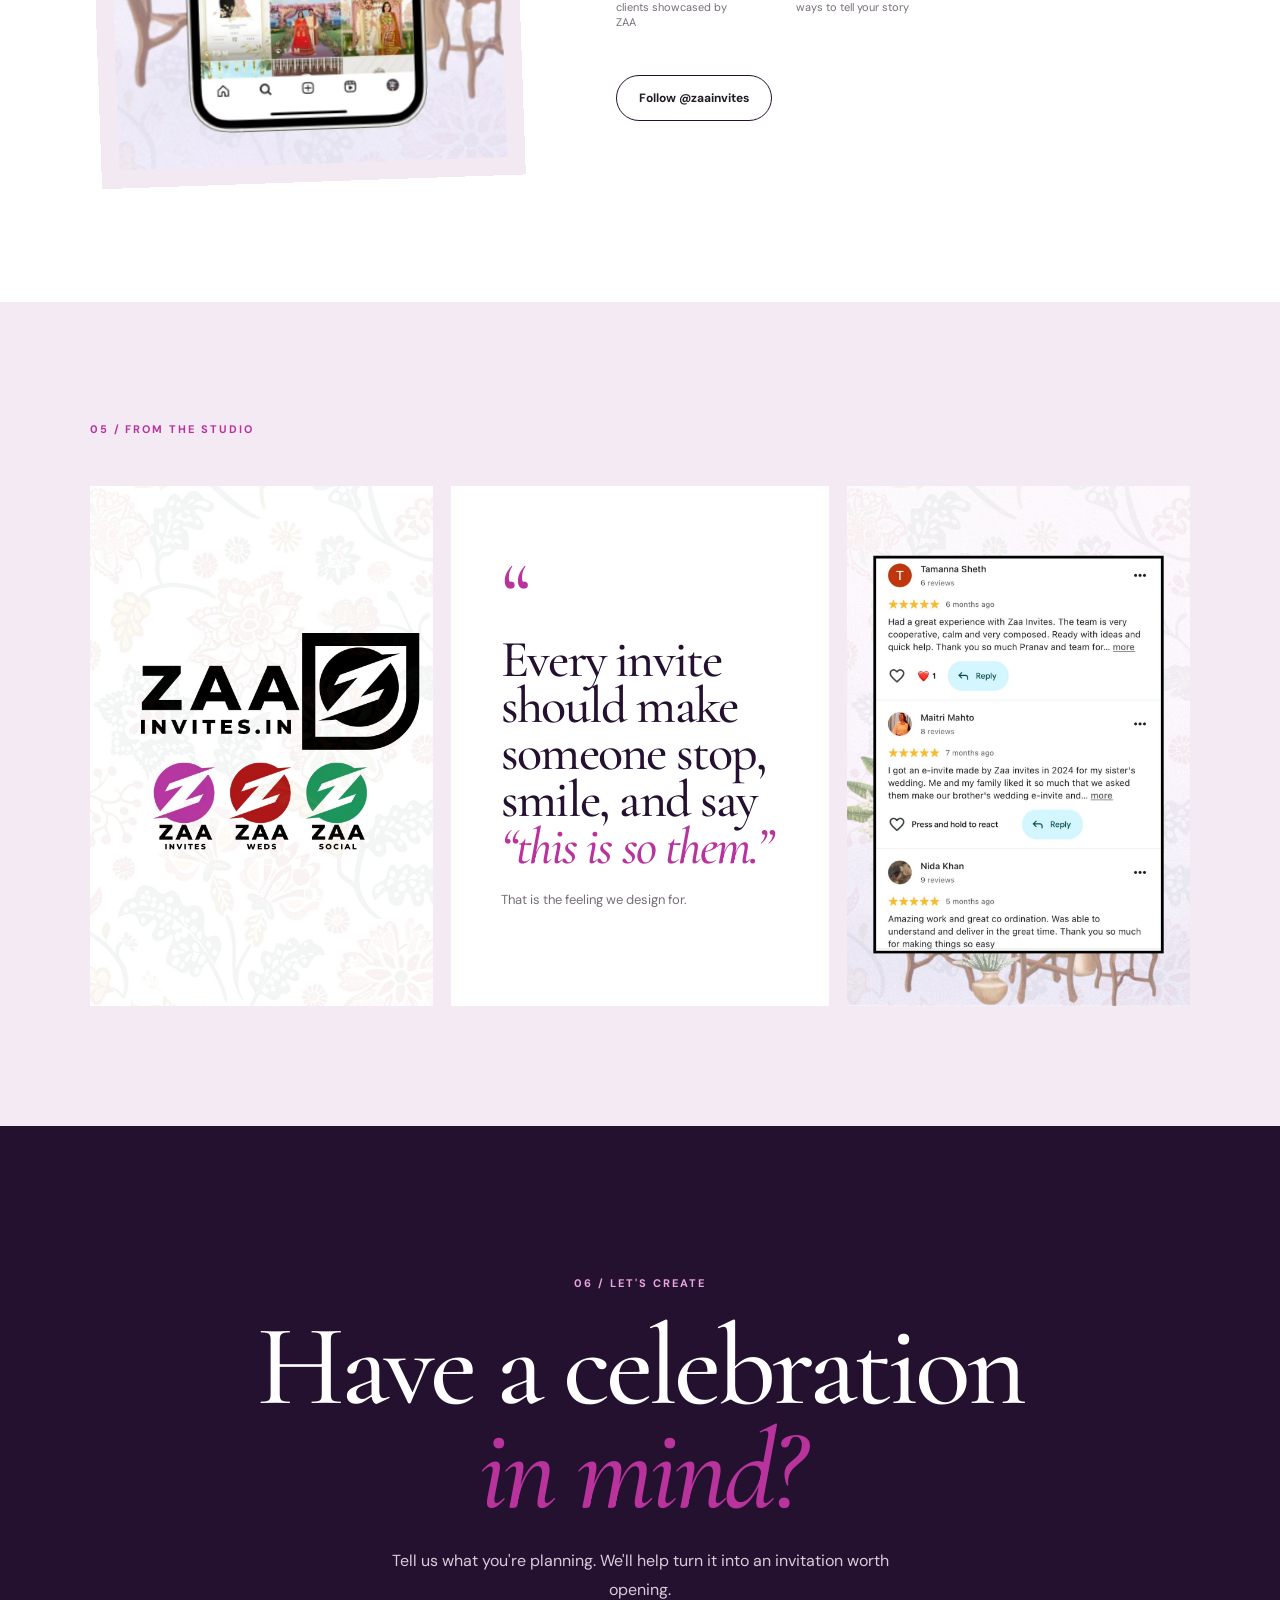
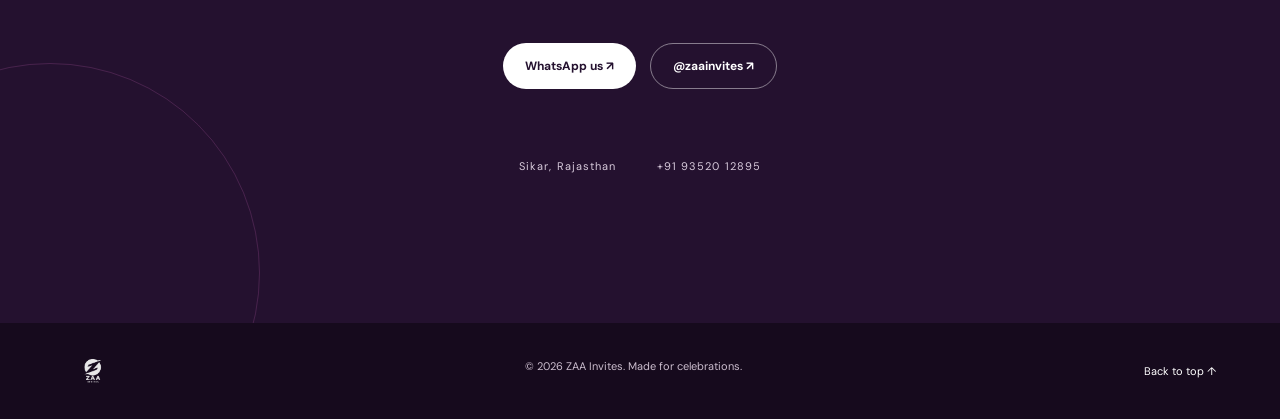
==== commit 45f2d0e4: "Update index.html" ====
--- a/index.html
+++ b/index.html
@@ -30,7 +30,7 @@
     <section class="hero">
       <div class="hero-copy reveal">
         <p class="eyebrow"><span></span> DIGITAL INVITATIONS • WEDDING STATIONERY</p>
-        <h1>ZAA<br><em>Invites</em><br>Co.</h1>
+        <h1>ZAA<br><em>Invites</em></h1>
         <p class="hero-text">Thoughtful invitations, cinematic videos and bespoke stationery designed to make every celebration feel unmistakably yours.</p>
         <div class="hero-actions">
           <a class="button button-dark" href="#work">Explore our work</a>
